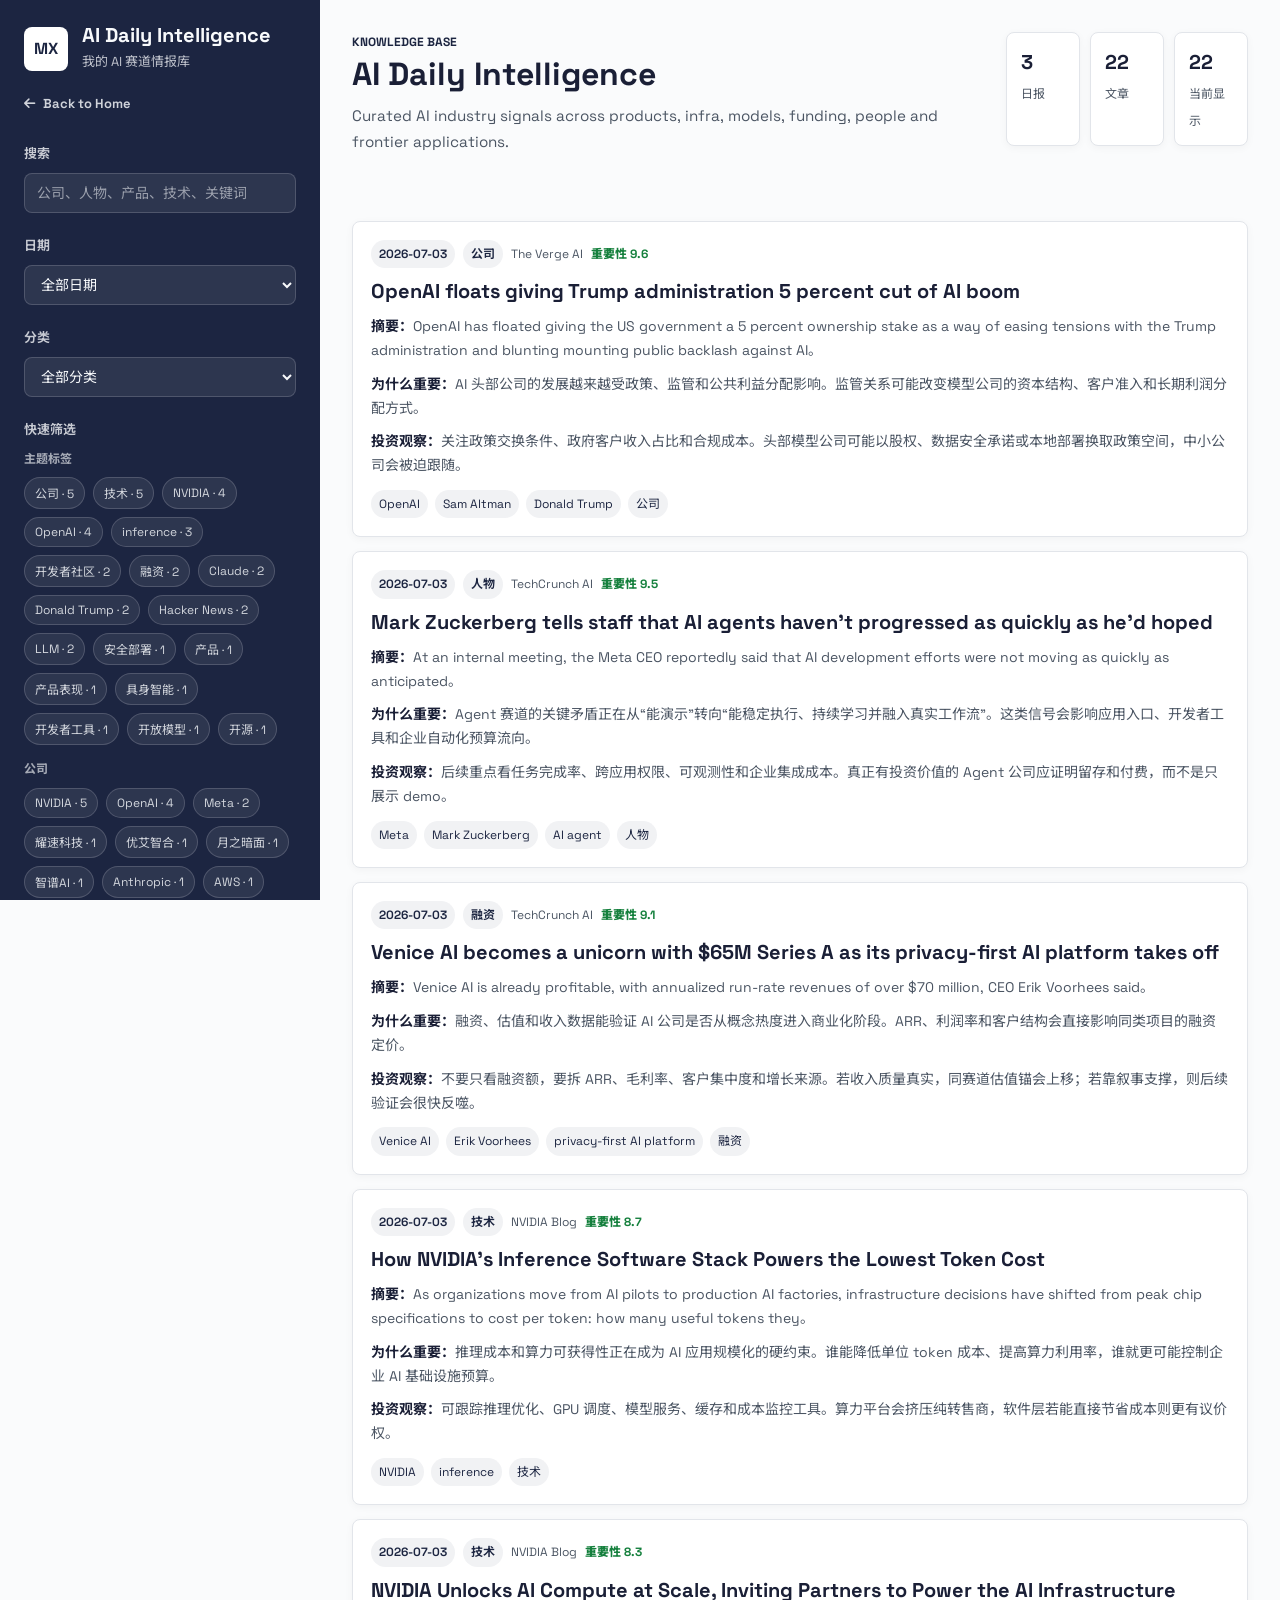
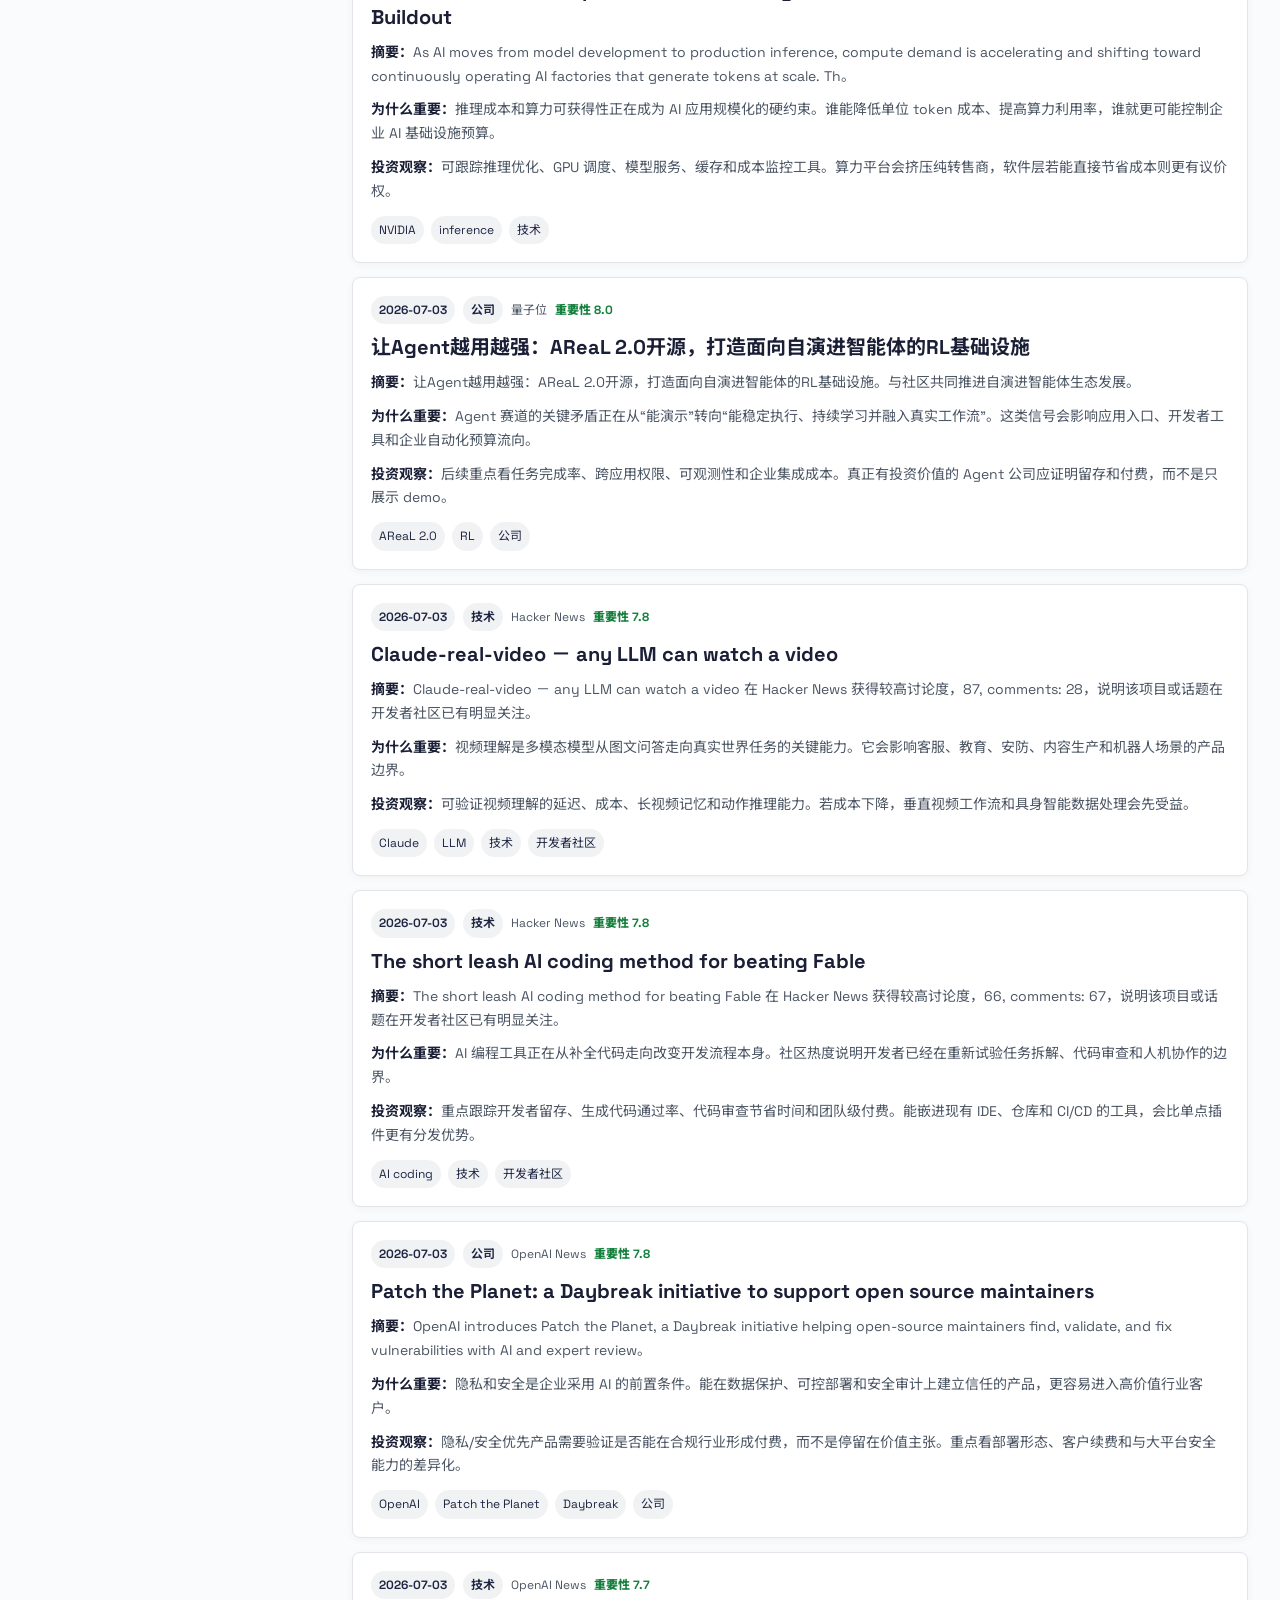
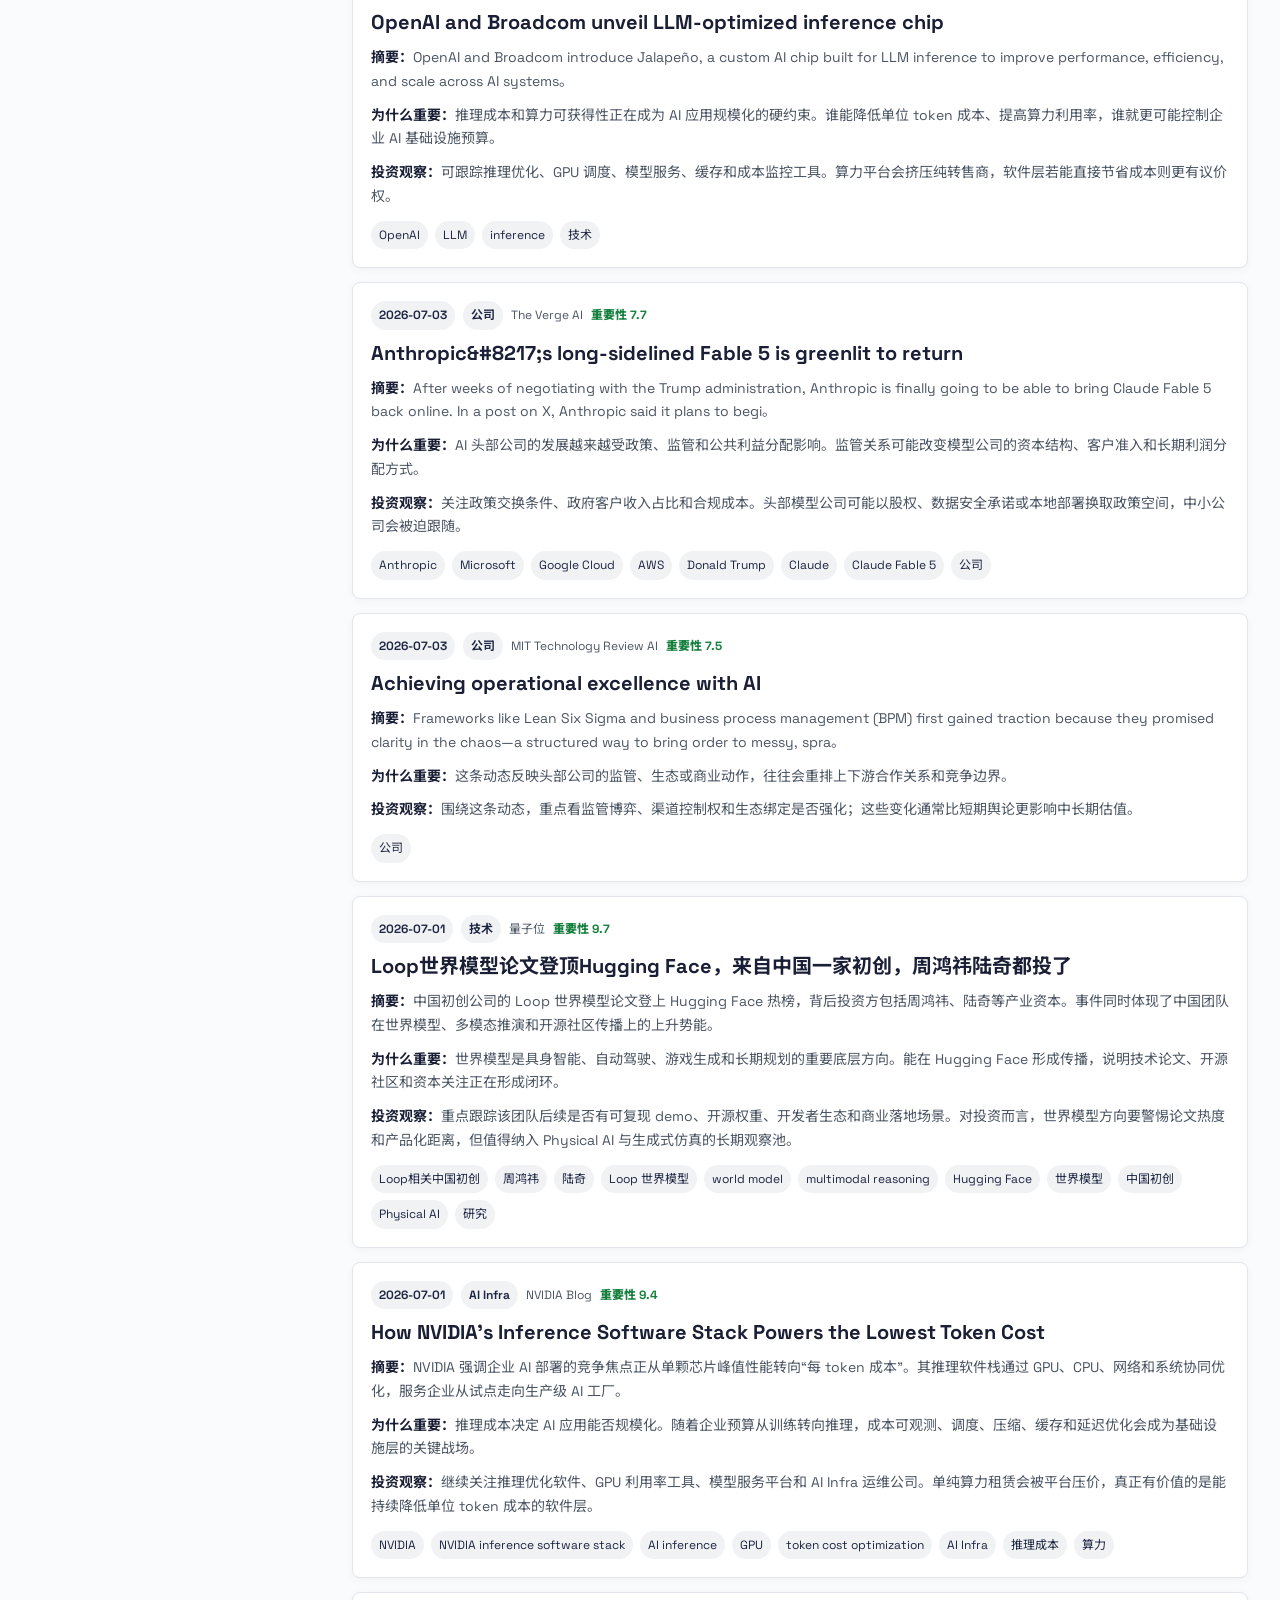
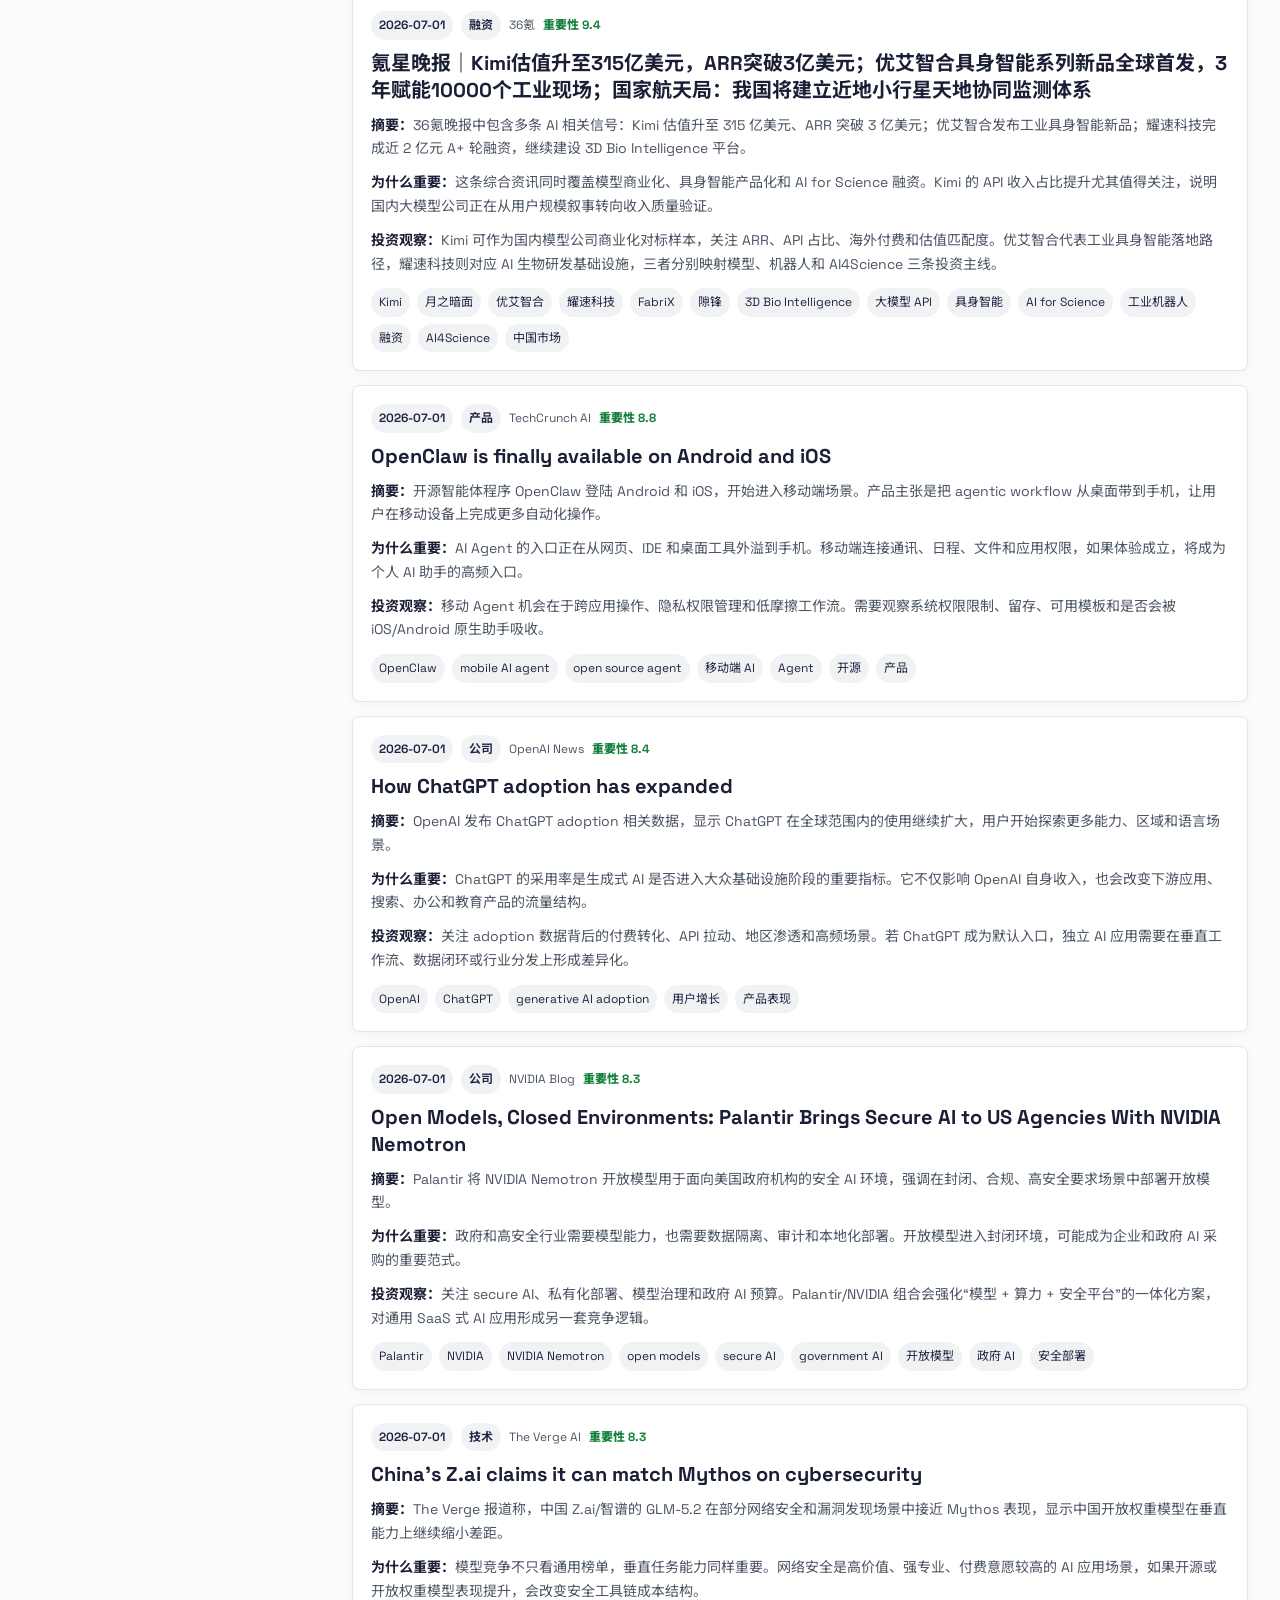
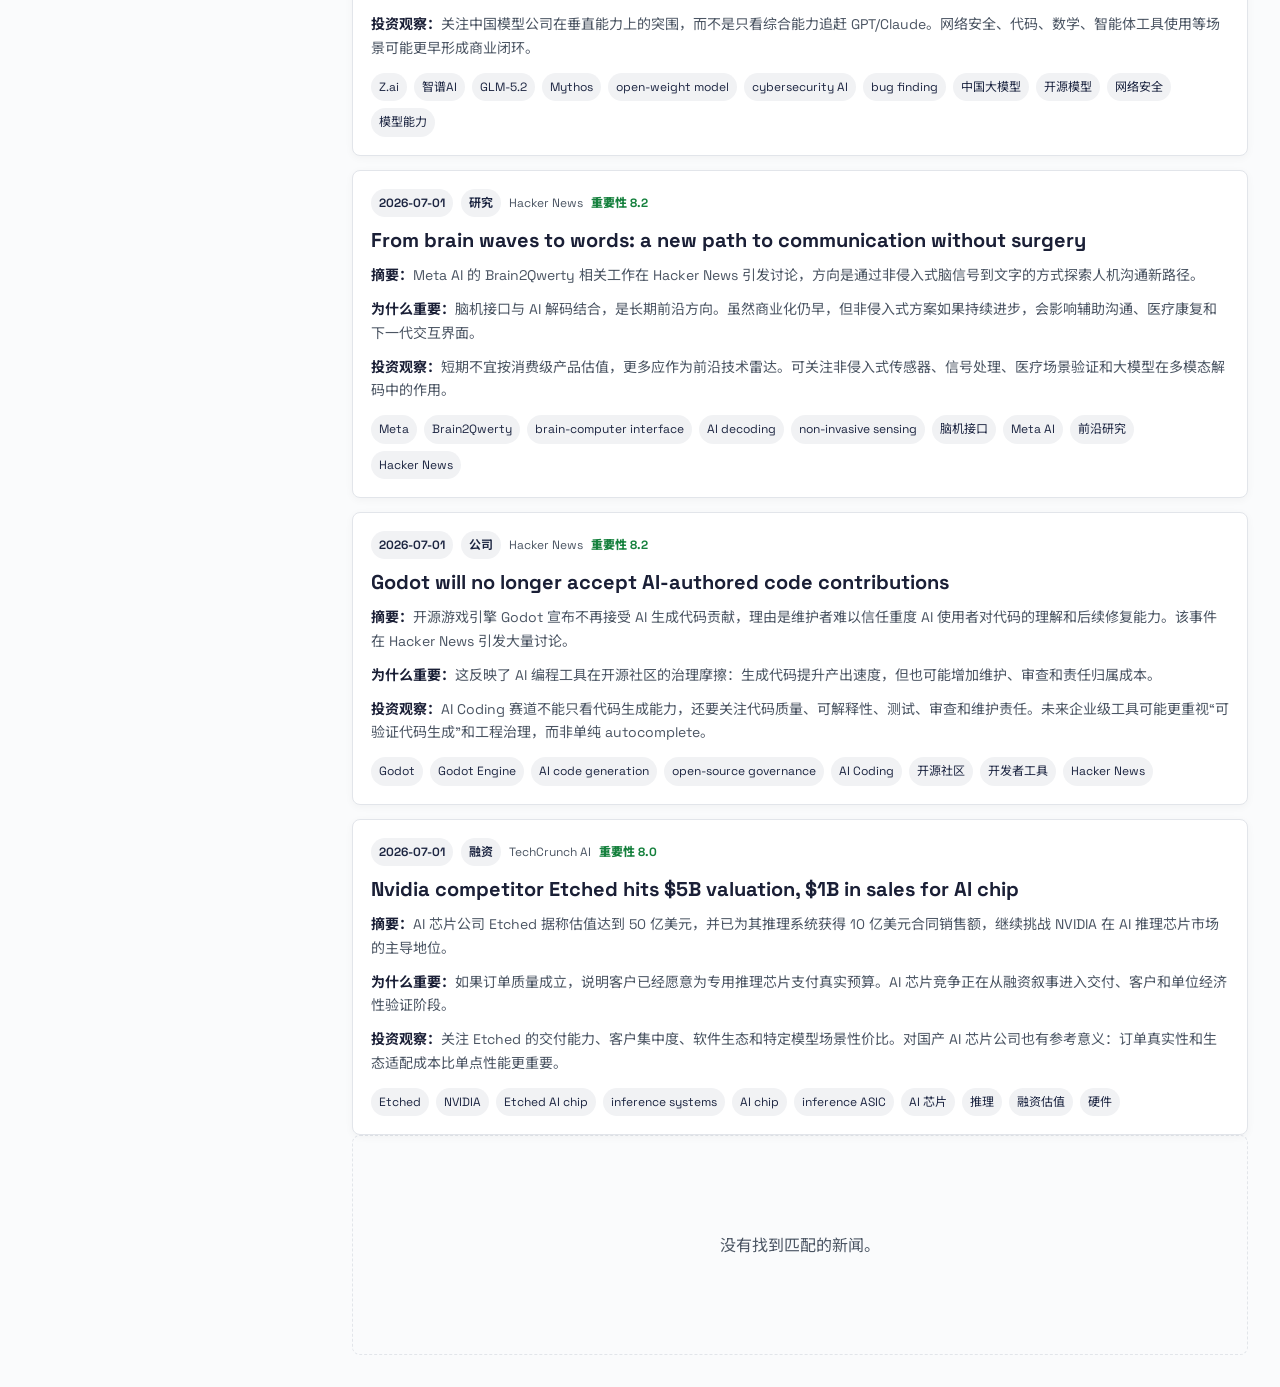
==== ai-news/index.html @ 35ffce92 "Add AI news knowledge base" ====
<!DOCTYPE html>
<html lang="zh-CN">
<head>
  <meta charset="UTF-8">
  <meta name="viewport" content="width=device-width, initial-scale=1.0">
  <title>AI Daily Intelligence | Mubai Xiao</title>
  <meta name="description" content="Mubai Xiao's curated AI industry intelligence knowledge base.">
  <link rel="icon" href="../avatar.jpg">
  <link rel="stylesheet" href="styles.css">
  <link rel="preconnect" href="https://fonts.googleapis.com">
  <link href="https://fonts.googleapis.com/css2?family=Space+Grotesk:wght@300;400;500;600;700&family=Noto+Sans+SC:wght@300;400;500;700&display=swap" rel="stylesheet">
  <link rel="stylesheet" href="https://cdnjs.cloudflare.com/ajax/libs/font-awesome/6.5.1/css/all.min.css">
</head>
<body>
  <main class="app-shell">
    <aside class="sidebar">
      <div class="brand-block">
        <a class="brand-mark" href="../" aria-label="Back to home">MX</a>
        <div>
          <h1>AI Daily Intelligence</h1>
          <p>我的 AI 赛道情报库</p>
        </div>
      </div>

      <a class="home-link" href="../">
        <i class="fas fa-arrow-left"></i>
        <span>Back to Home</span>
      </a>

      <section class="control-group">
        <label for="searchInput">搜索</label>
        <input id="searchInput" type="search" placeholder="公司、人物、产品、技术、关键词">
      </section>

      <section class="control-group">
        <label for="dateSelect">日期</label>
        <select id="dateSelect"></select>
      </section>

      <section class="control-group">
        <label for="categorySelect">分类</label>
        <select id="categorySelect"></select>
      </section>

      <section class="control-group">
        <label>快速筛选</label>
        <div id="tagList" class="tag-list"></div>
      </section>
    </aside>

    <section class="content">
      <header class="topbar">
        <div>
          <p class="eyebrow">Knowledge Base</p>
          <h2 id="pageTitle">AI Daily Intelligence</h2>
          <p class="page-subtitle">Curated AI industry signals across products, infra, models, funding, people and frontier applications.</p>
        </div>
        <div class="stats">
          <div><strong id="digestCount">0</strong><span>日报</span></div>
          <div><strong id="articleCount">0</strong><span>文章</span></div>
          <div><strong id="visibleCount">0</strong><span>当前显示</span></div>
        </div>
      </header>

      <div id="activeFilters" class="active-filters"></div>
      <div id="articleList" class="article-list"></div>
      <div id="emptyState" class="empty-state" hidden>
        没有找到匹配的新闻。
      </div>
    </section>
  </main>

  <script src="news-data.js"></script>
  <script src="app.js"></script>
</body>
</html>
---- ai-news/styles.css ----
:root {
  color-scheme: light;
  --bg: #fafbfc;
  --bg-alt: #f0f2f5;
  --text: #1a1f36;
  --text-secondary: #4b5563;
  --accent: #1c2541;
  --accent-light: #2e4068;
  --accent-bg: rgba(28, 37, 65, 0.06);
  --card-bg: #ffffff;
  --card-border: #e2e5ea;
  --card-shadow: 0 2px 8px rgba(0, 0, 0, 0.04);
  --success: #15803d;
  --font: 'Space Grotesk', 'Noto Sans SC', -apple-system, sans-serif;
}

[data-theme="dark"] {
  color-scheme: dark;
  --bg: #0c1019;
  --bg-alt: #121825;
  --text: #e2e8f0;
  --text-secondary: #94a3b8;
  --accent: #7b9acc;
  --accent-light: #a3bee0;
  --accent-bg: rgba(123, 154, 204, 0.1);
  --card-bg: #1a2030;
  --card-border: #2a3348;
  --card-shadow: 0 2px 12px rgba(0, 0, 0, 0.22);
  --success: #86efac;
}

* {
  box-sizing: border-box;
}

body {
  margin: 0;
  min-height: 100vh;
  background: var(--bg);
  color: var(--text);
  font-family: var(--font);
  line-height: 1.7;
}

a {
  color: inherit;
}

h1,
h2,
h3,
p {
  margin: 0;
}

.app-shell {
  display: grid;
  grid-template-columns: 320px minmax(0, 1fr);
  min-height: 100vh;
}

.sidebar {
  position: sticky;
  top: 0;
  height: 100vh;
  padding: 24px;
  background: var(--accent);
  color: #f8fafc;
  overflow-y: auto;
}

.brand-block {
  display: flex;
  gap: 14px;
  align-items: center;
  margin-bottom: 16px;
}

.brand-mark {
  display: grid;
  place-items: center;
  width: 44px;
  height: 44px;
  border-radius: 8px;
  background: #ffffff;
  color: #1c2541;
  font-weight: 800;
  text-decoration: none;
}

.brand-block h1 {
  font-size: 20px;
  line-height: 1.15;
}

.brand-block p {
  margin-top: 4px;
  color: rgba(248, 250, 252, 0.74);
  font-size: 13px;
}

.home-link {
  display: inline-flex;
  align-items: center;
  gap: 8px;
  margin-bottom: 28px;
  color: rgba(248, 250, 252, 0.82);
  font-size: 13px;
  font-weight: 650;
  text-decoration: none;
}

.home-link:hover {
  color: #fff;
}

.control-group {
  margin-bottom: 22px;
}

.control-group label {
  display: block;
  margin-bottom: 8px;
  color: rgba(248, 250, 252, 0.78);
  font-size: 13px;
  font-weight: 650;
}

input,
select {
  width: 100%;
  height: 40px;
  border: 1px solid rgba(255, 255, 255, 0.16);
  border-radius: 8px;
  background: rgba(255, 255, 255, 0.08);
  color: #f8fafc;
  padding: 0 12px;
  font-family: var(--font);
  font-size: 14px;
}

select option {
  color: #1a1f36;
}

input::placeholder {
  color: rgba(248, 250, 252, 0.54);
}

.tag-list {
  display: grid;
  gap: 14px;
}

.facet-group {
  display: grid;
  gap: 8px;
}

.facet-heading {
  color: rgba(248, 250, 252, 0.62);
  font-size: 12px;
  font-weight: 750;
}

.facet-buttons {
  display: flex;
  flex-wrap: wrap;
  gap: 8px;
}

.tag-button,
.filter-chip {
  border: 1px solid var(--card-border);
  border-radius: 999px;
  background: var(--card-bg);
  color: var(--text);
  padding: 6px 10px;
  font-family: var(--font);
  font-size: 12px;
}

.tag-button {
  border-color: rgba(255, 255, 255, 0.16);
  background: rgba(255, 255, 255, 0.08);
  color: rgba(248, 250, 252, 0.82);
  cursor: pointer;
}

.tag-button.active {
  background: #fff;
  border-color: #fff;
  color: #1c2541;
}

.content {
  min-width: 0;
  padding: 32px;
}

.topbar {
  display: flex;
  justify-content: space-between;
  gap: 24px;
  align-items: flex-start;
  margin-bottom: 18px;
}

.eyebrow {
  margin-bottom: 4px;
  color: var(--accent);
  font-size: 12px;
  font-weight: 800;
  text-transform: uppercase;
}

.topbar h2 {
  font-size: 32px;
  line-height: 1.15;
}

.page-subtitle {
  max-width: 680px;
  margin-top: 10px;
  color: var(--text-secondary);
  font-size: 0.95rem;
}

.stats {
  display: grid;
  grid-template-columns: repeat(3, minmax(74px, 1fr));
  gap: 10px;
}

.stats div {
  padding: 12px 14px;
  border: 1px solid var(--card-border);
  border-radius: 8px;
  background: var(--card-bg);
  box-shadow: var(--card-shadow);
}

.stats strong {
  display: block;
  font-size: 20px;
}

.stats span {
  color: var(--text-secondary);
  font-size: 12px;
}

.active-filters {
  display: flex;
  flex-wrap: wrap;
  gap: 8px;
  min-height: 32px;
  margin-bottom: 16px;
}

.article-list {
  display: grid;
  gap: 14px;
}

.article-card {
  border: 1px solid var(--card-border);
  border-radius: 8px;
  background: var(--card-bg);
  padding: 18px;
  box-shadow: var(--card-shadow);
}

.article-meta {
  display: flex;
  flex-wrap: wrap;
  gap: 8px;
  align-items: center;
  margin-bottom: 10px;
  color: var(--text-secondary);
  font-size: 12px;
}

.pill {
  border-radius: 999px;
  padding: 4px 8px;
  background: var(--accent-bg);
  color: var(--accent);
  font-weight: 650;
}

.score {
  color: var(--success);
  font-weight: 800;
}

.article-card h3 {
  margin-bottom: 10px;
  font-size: 20px;
  line-height: 1.35;
}

.article-card h3 a {
  color: var(--text);
  text-decoration: none;
}

.article-card h3 a:hover {
  color: var(--accent);
}

.article-body {
  display: grid;
  gap: 10px;
  color: var(--text-secondary);
  font-size: 14px;
  line-height: 1.7;
}

.article-body strong {
  color: var(--text);
}

.entity-row {
  display: flex;
  flex-wrap: wrap;
  gap: 7px;
  margin-top: 12px;
}

.entity-chip {
  border-radius: 999px;
  background: var(--accent-bg);
  color: var(--accent);
  padding: 4px 8px;
  font-size: 12px;
}

.empty-state {
  display: grid;
  place-items: center;
  min-height: 220px;
  border: 1px dashed var(--card-border);
  border-radius: 8px;
  color: var(--text-secondary);
}

@media (max-width: 900px) {
  .app-shell {
    grid-template-columns: 1fr;
  }

  .sidebar {
    position: static;
    height: auto;
  }

  .topbar {
    flex-direction: column;
  }

  .stats {
    width: 100%;
  }
}

@media (max-width: 560px) {
  .content,
  .sidebar {
    padding: 18px;
  }

  .topbar h2 {
    font-size: 25px;
  }

  .stats {
    grid-template-columns: 1fr;
  }
}
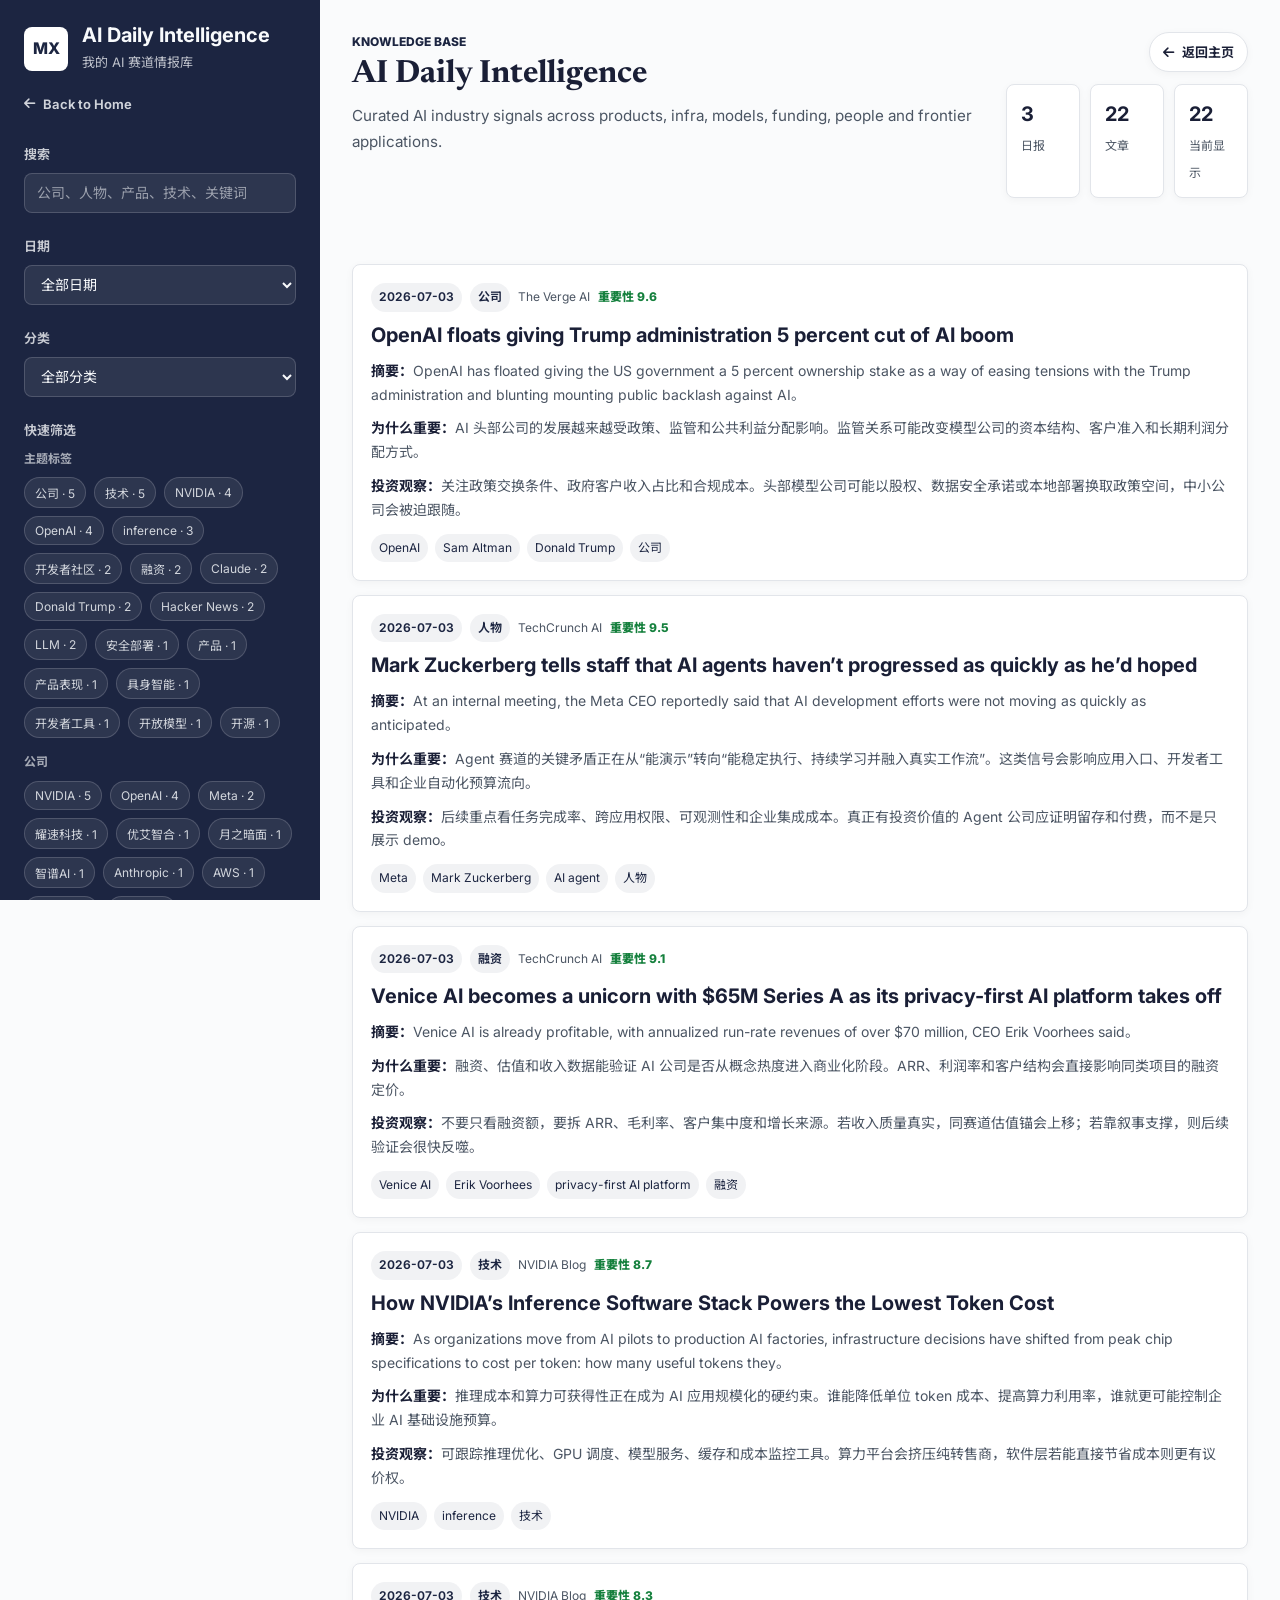
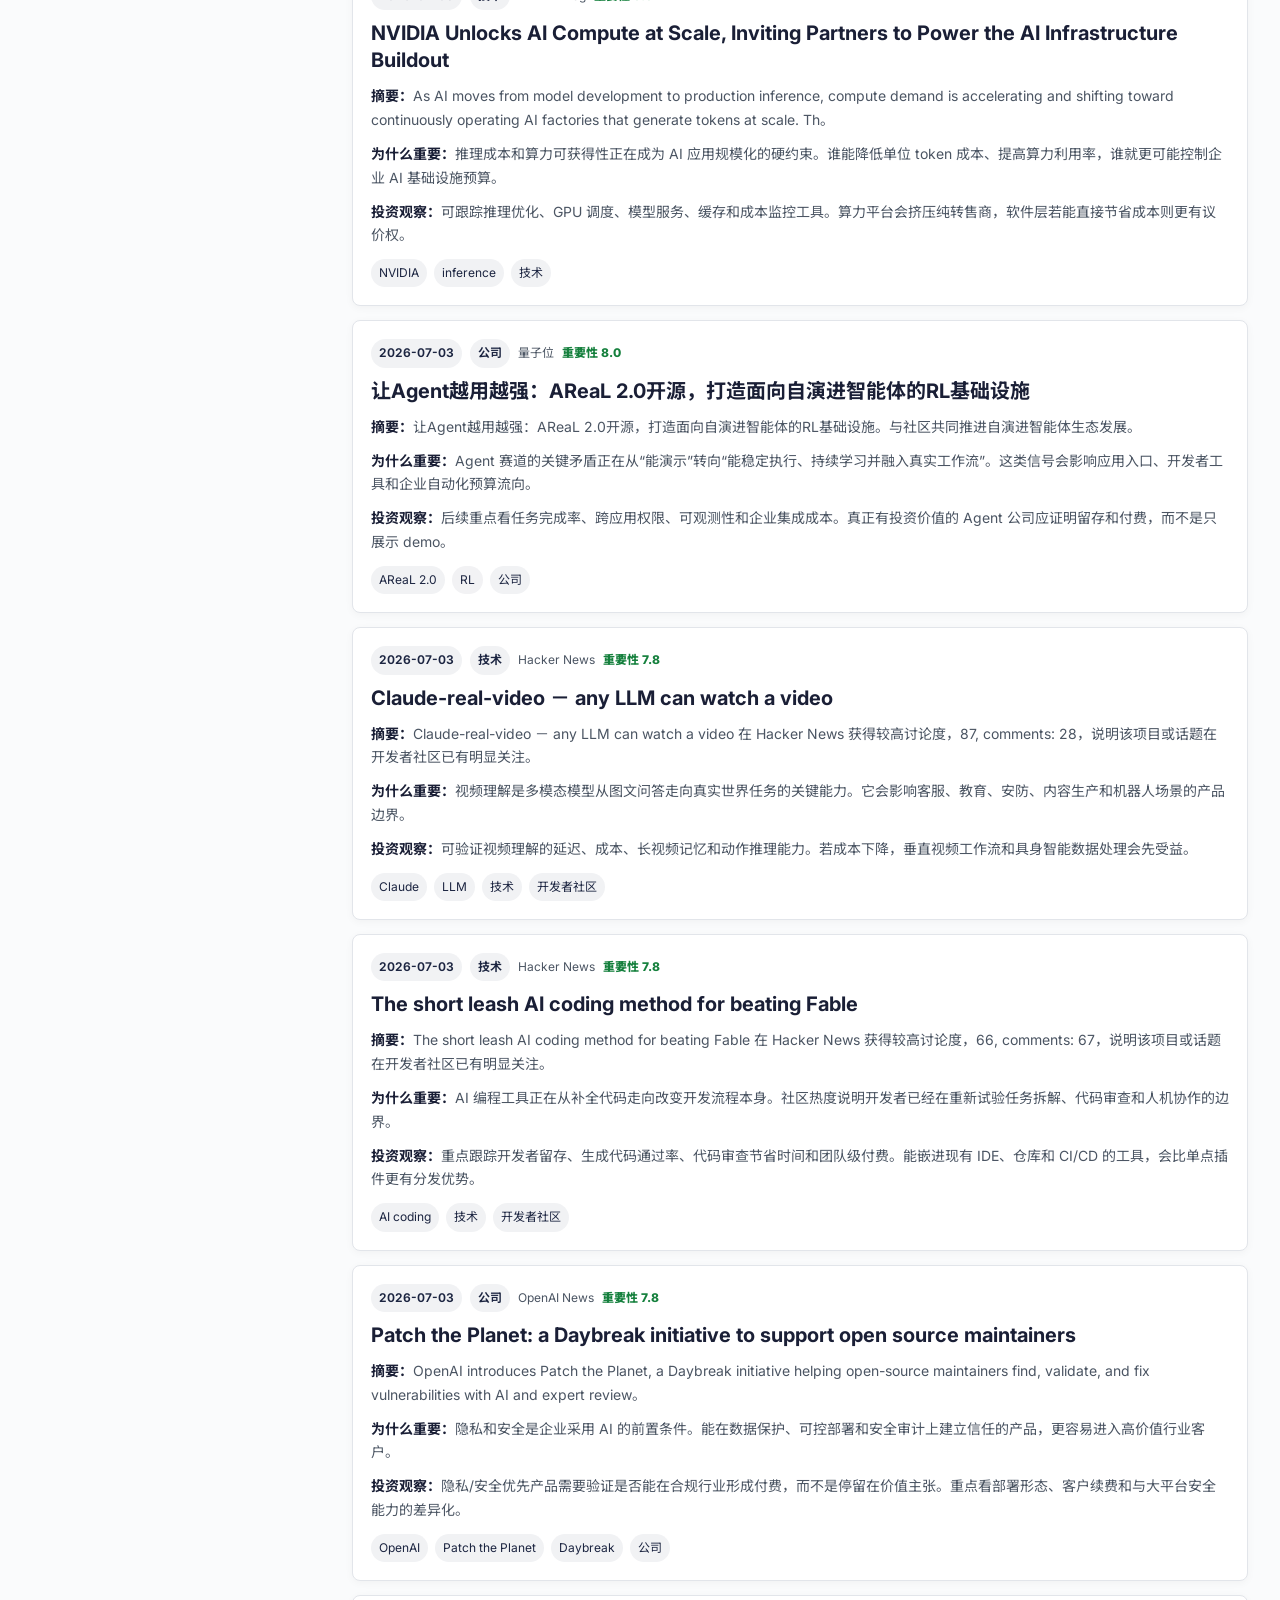
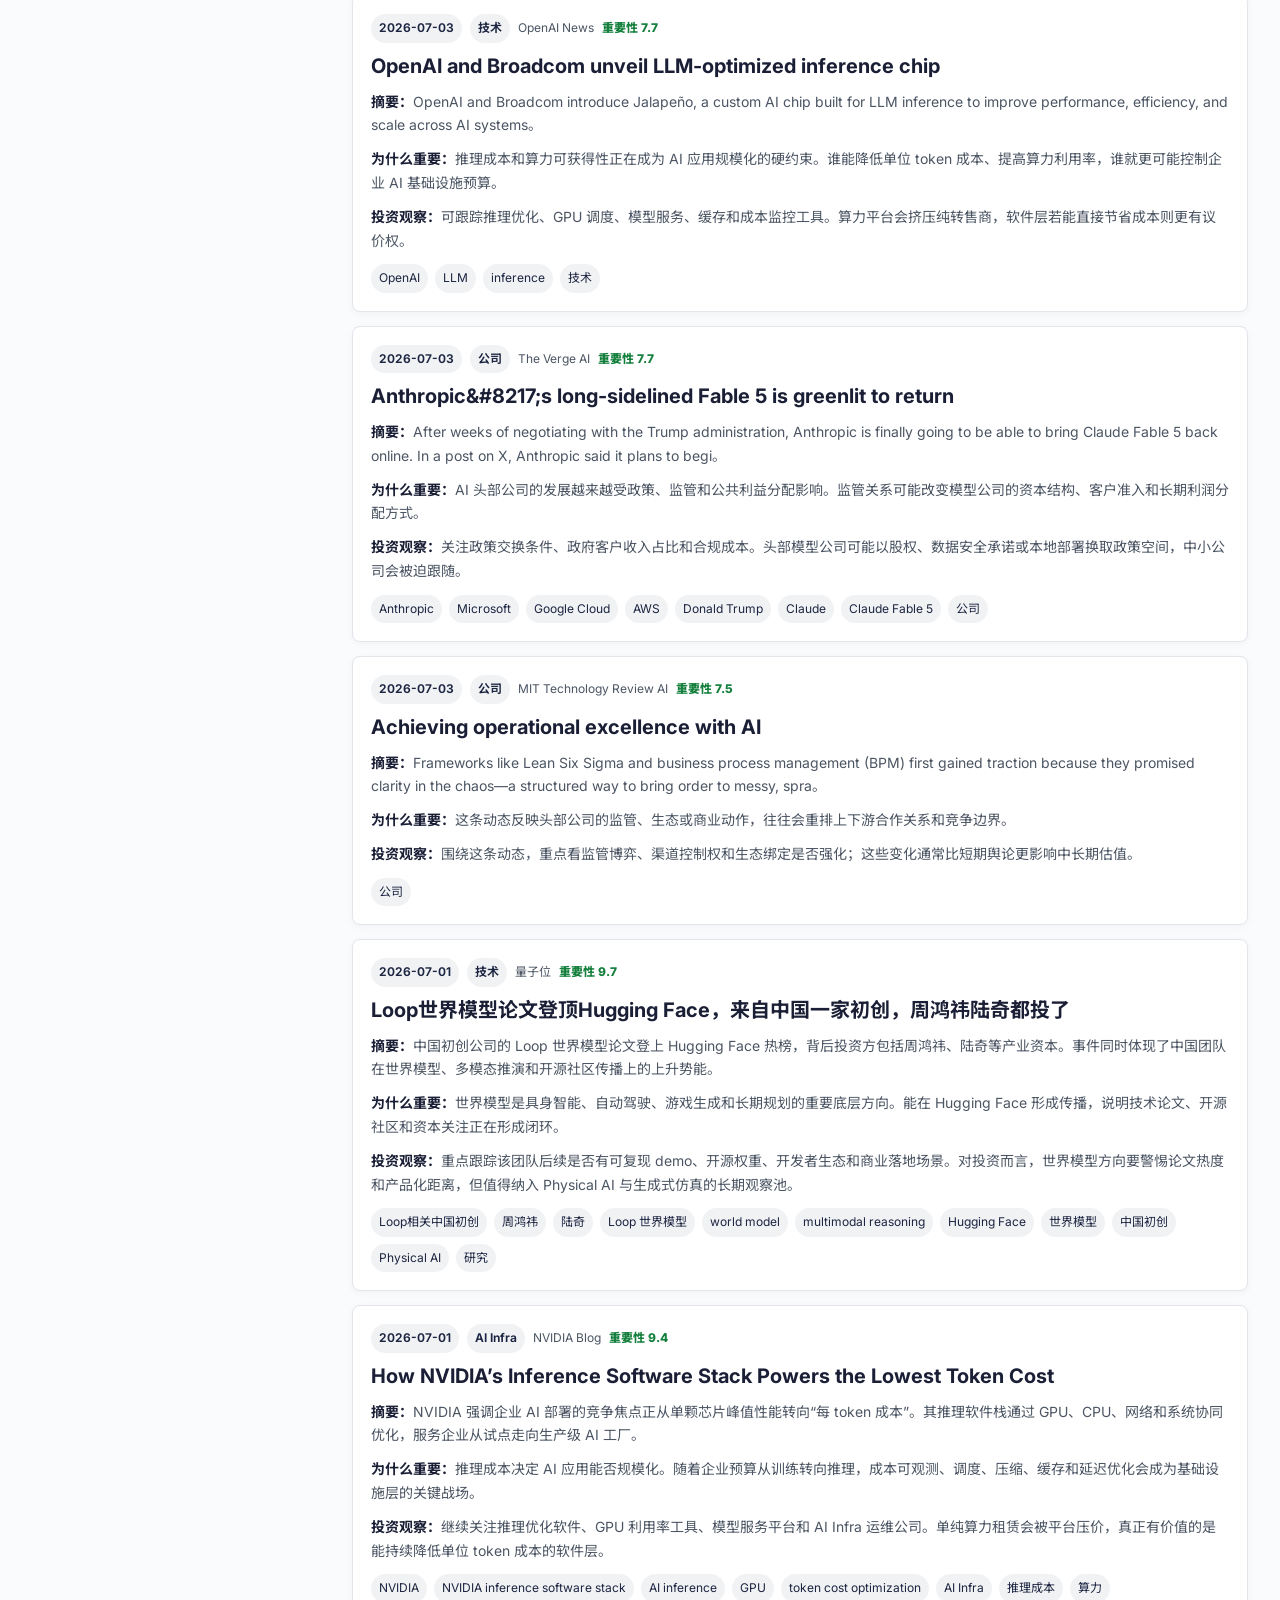
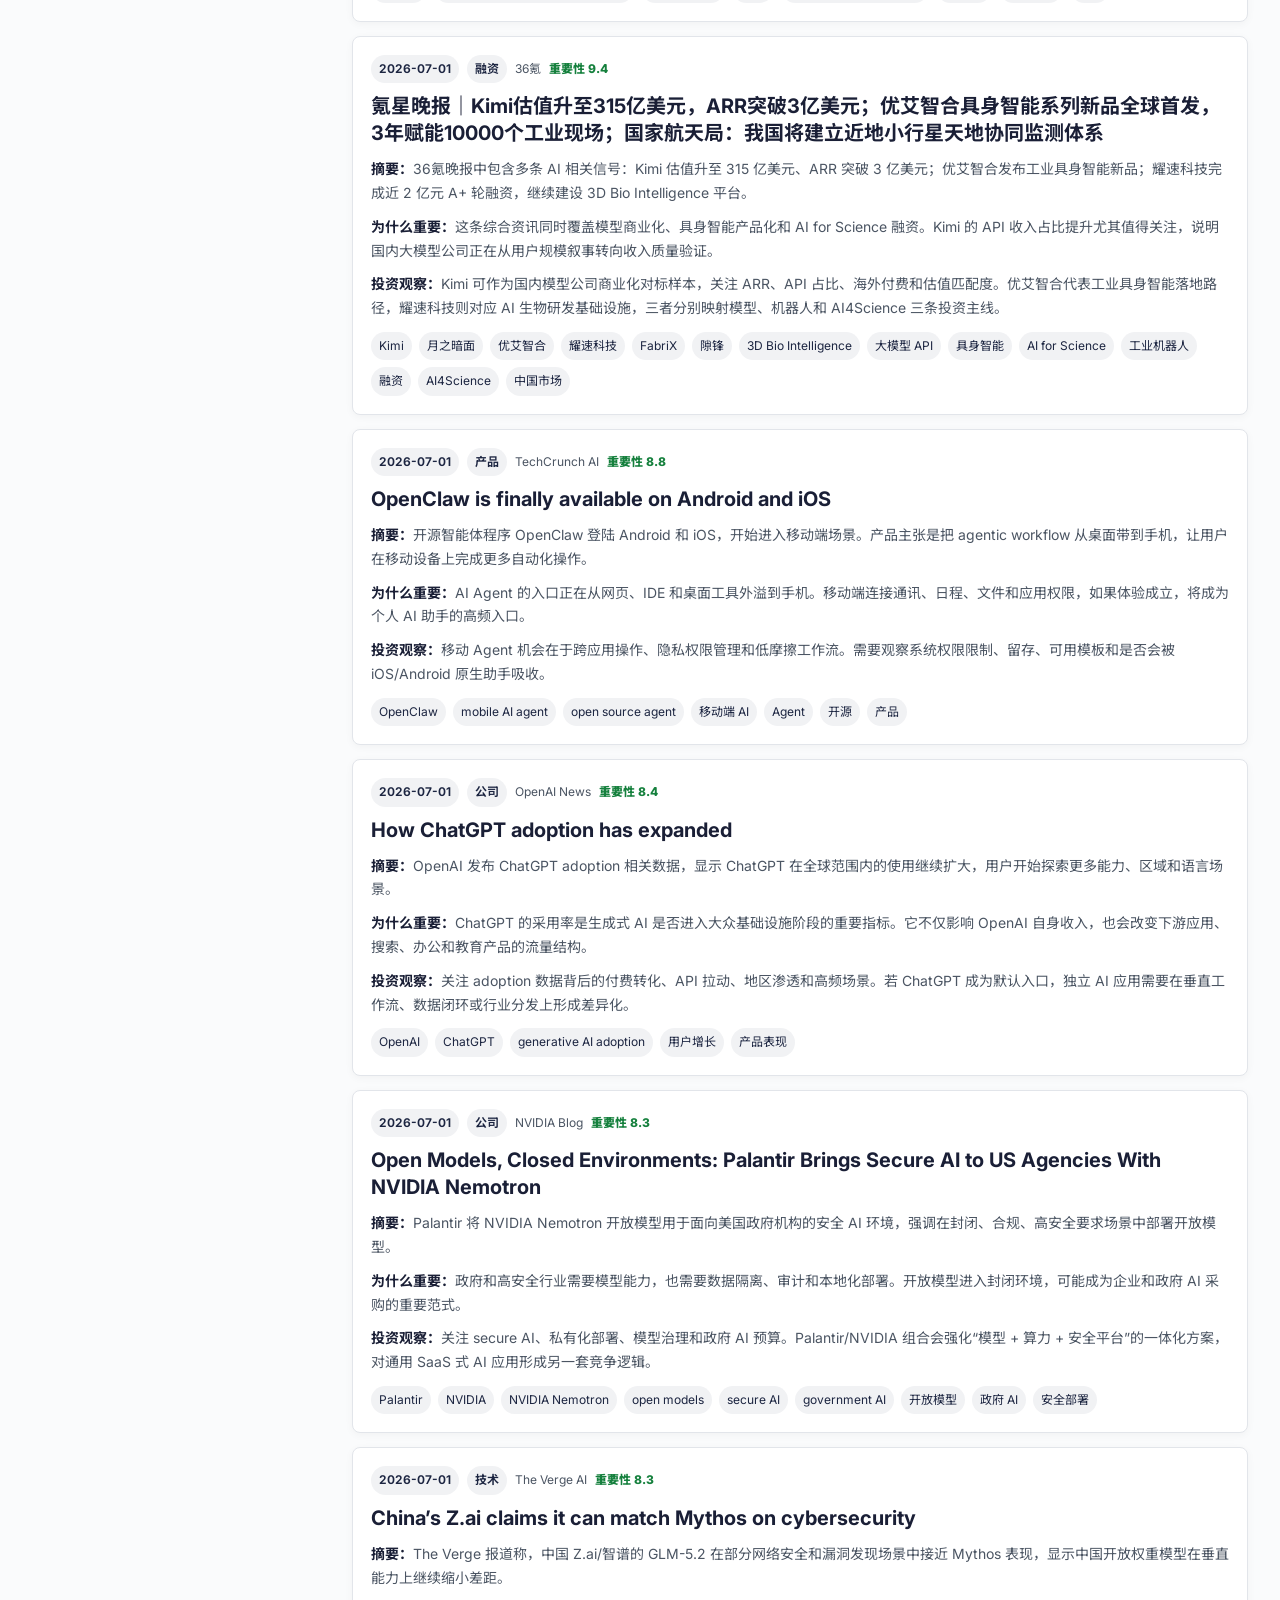
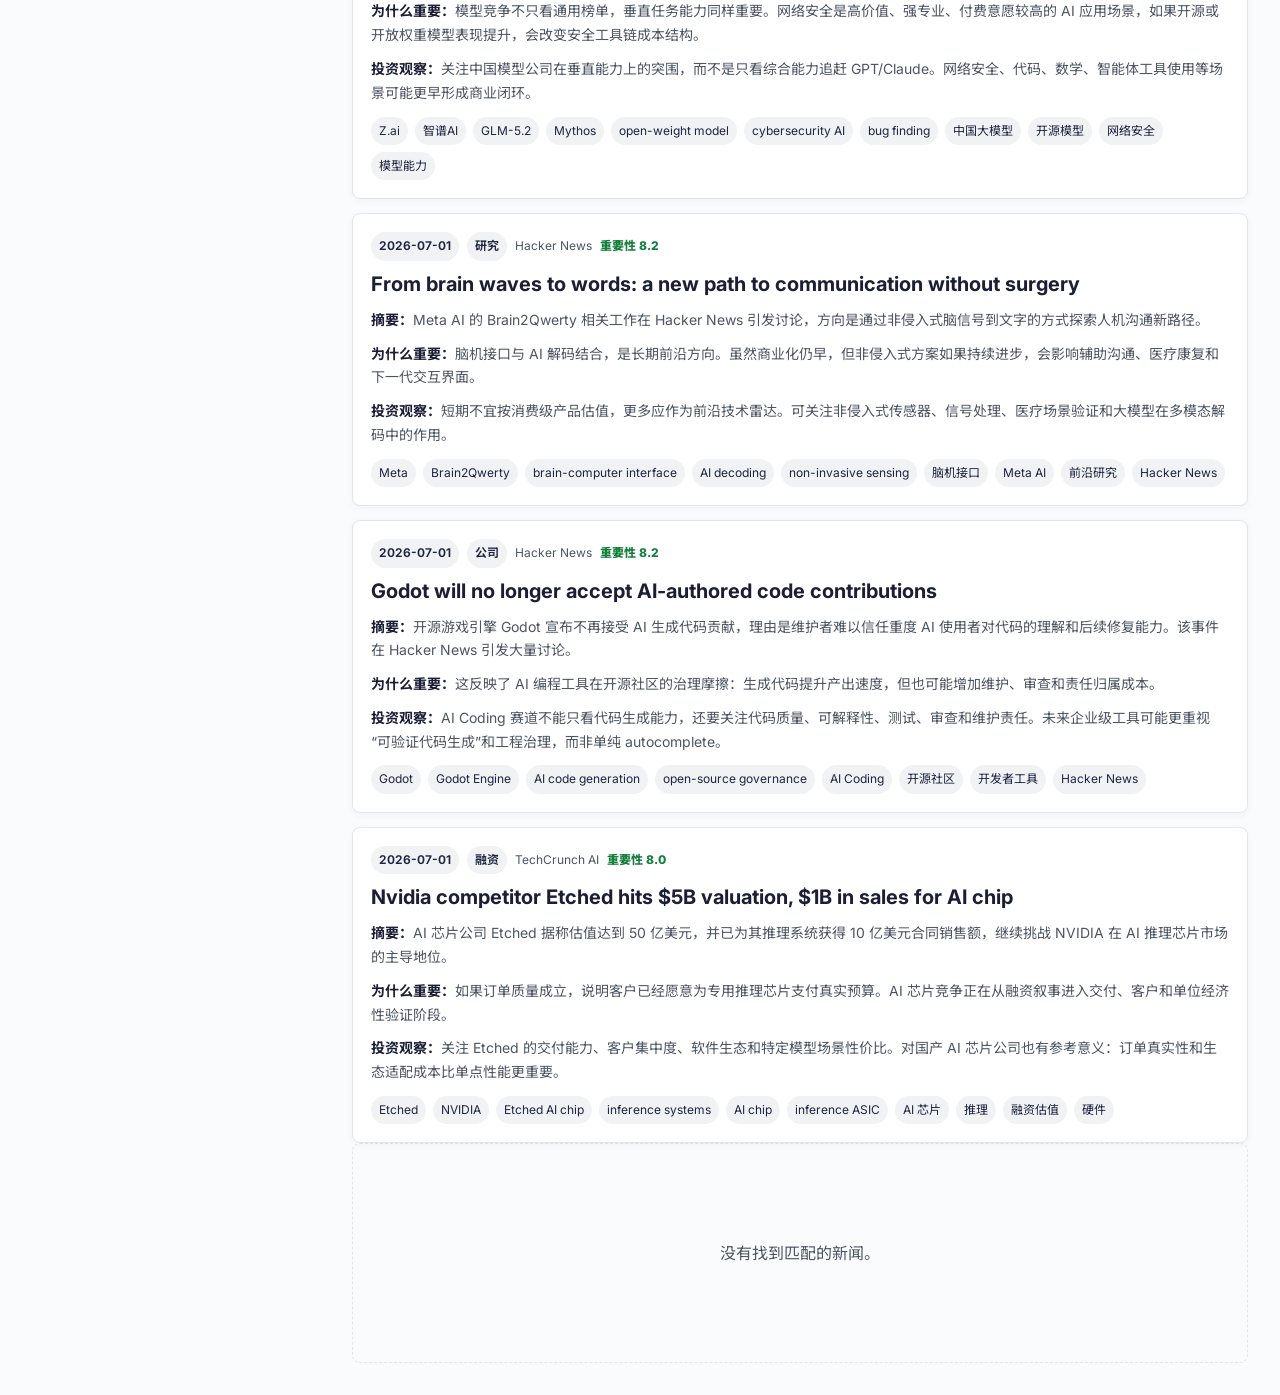
==== commit c4b5e70b: "Update portfolio resume and AI news entry" ====
--- a/ai-news/index.html
+++ b/ai-news/index.html
@@ -8,7 +8,7 @@
   <link rel="icon" href="../avatar.jpg">
   <link rel="stylesheet" href="styles.css">
   <link rel="preconnect" href="https://fonts.googleapis.com">
-  <link href="https://fonts.googleapis.com/css2?family=Space+Grotesk:wght@300;400;500;600;700&family=Noto+Sans+SC:wght@300;400;500;700&display=swap" rel="stylesheet">
+  <link href="https://fonts.googleapis.com/css2?family=Inter:wght@400;500;600;700;800&family=Newsreader:opsz,wght@6..72,500;6..72,600;6..72,700&family=Noto+Sans+SC:wght@400;500;700;800&family=Noto+Serif+SC:wght@500;600;700&display=swap" rel="stylesheet">
   <link rel="stylesheet" href="https://cdnjs.cloudflare.com/ajax/libs/font-awesome/6.5.1/css/all.min.css">
 </head>
 <body>
@@ -55,10 +55,16 @@
           <h2 id="pageTitle">AI Daily Intelligence</h2>
           <p class="page-subtitle">Curated AI industry signals across products, infra, models, funding, people and frontier applications.</p>
         </div>
-        <div class="stats">
-          <div><strong id="digestCount">0</strong><span>日报</span></div>
-          <div><strong id="articleCount">0</strong><span>文章</span></div>
-          <div><strong id="visibleCount">0</strong><span>当前显示</span></div>
+        <div class="topbar-actions">
+          <a class="back-home-button" href="../">
+            <i class="fas fa-arrow-left"></i>
+            <span>返回主页</span>
+          </a>
+          <div class="stats">
+            <div><strong id="digestCount">0</strong><span>日报</span></div>
+            <div><strong id="articleCount">0</strong><span>文章</span></div>
+            <div><strong id="visibleCount">0</strong><span>当前显示</span></div>
+          </div>
         </div>
       </header>
 
--- a/ai-news/styles.css
+++ b/ai-news/styles.css
@@ -11,7 +11,8 @@
   --card-border: #e2e5ea;
   --card-shadow: 0 2px 8px rgba(0, 0, 0, 0.04);
   --success: #15803d;
-  --font: 'Space Grotesk', 'Noto Sans SC', -apple-system, sans-serif;
+  --font: 'Inter', 'Noto Sans SC', -apple-system, BlinkMacSystemFont, 'Segoe UI', sans-serif;
+  --heading-font: 'Newsreader', 'Noto Serif SC', Georgia, serif;
 }
 
 [data-theme="dark"] {
@@ -215,6 +216,7 @@
 }
 
 .topbar h2 {
+  font-family: var(--heading-font);
   font-size: 32px;
   line-height: 1.15;
 }
@@ -224,6 +226,33 @@
   margin-top: 10px;
   color: var(--text-secondary);
   font-size: 0.95rem;
+}
+
+.topbar-actions {
+  display: grid;
+  gap: 12px;
+  justify-items: end;
+}
+
+.back-home-button {
+  display: inline-flex;
+  align-items: center;
+  gap: 8px;
+  width: fit-content;
+  border: 1px solid var(--card-border);
+  border-radius: 999px;
+  background: var(--card-bg);
+  color: var(--text);
+  padding: 8px 13px;
+  font-size: 13px;
+  font-weight: 700;
+  text-decoration: none;
+  box-shadow: var(--card-shadow);
+}
+
+.back-home-button:hover {
+  border-color: var(--accent);
+  color: var(--accent);
 }
 
 .stats {
@@ -359,6 +388,11 @@
     flex-direction: column;
   }
 
+  .topbar-actions {
+    width: 100%;
+    justify-items: start;
+  }
+
   .stats {
     width: 100%;
   }
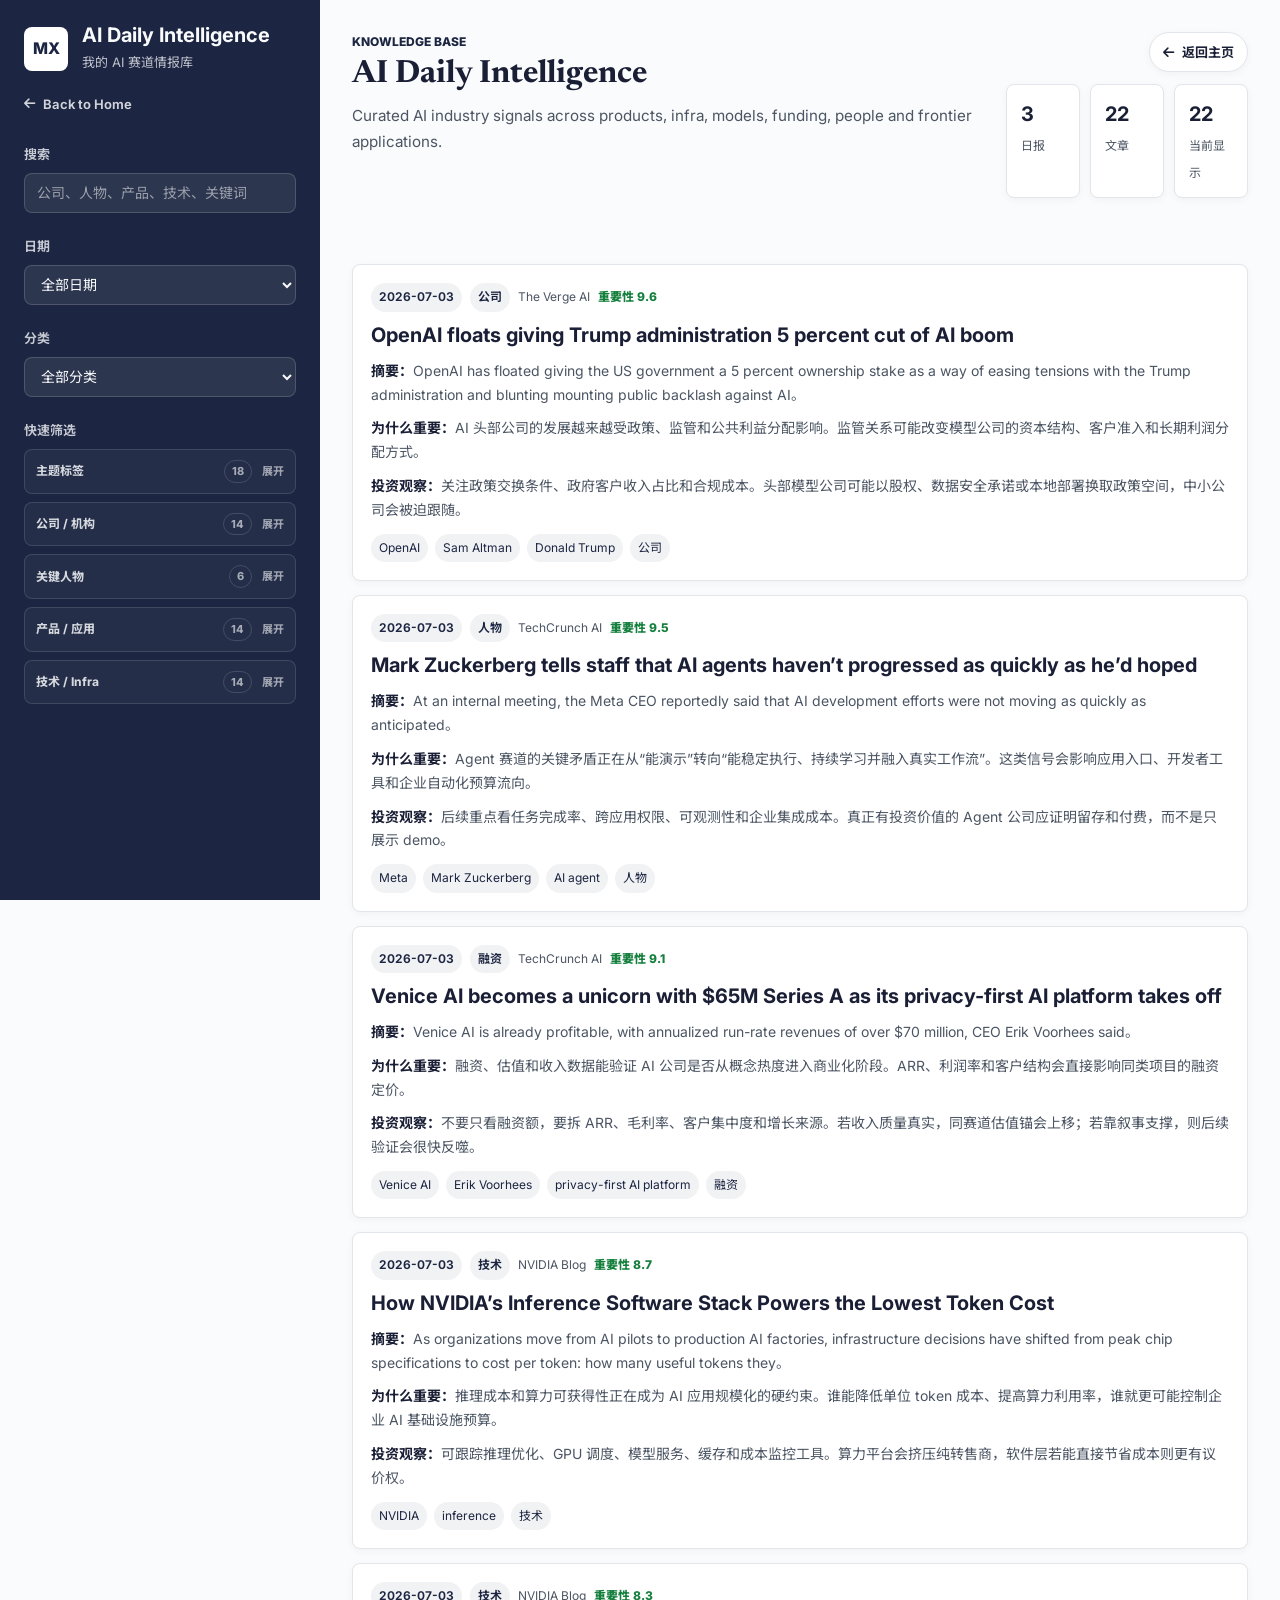
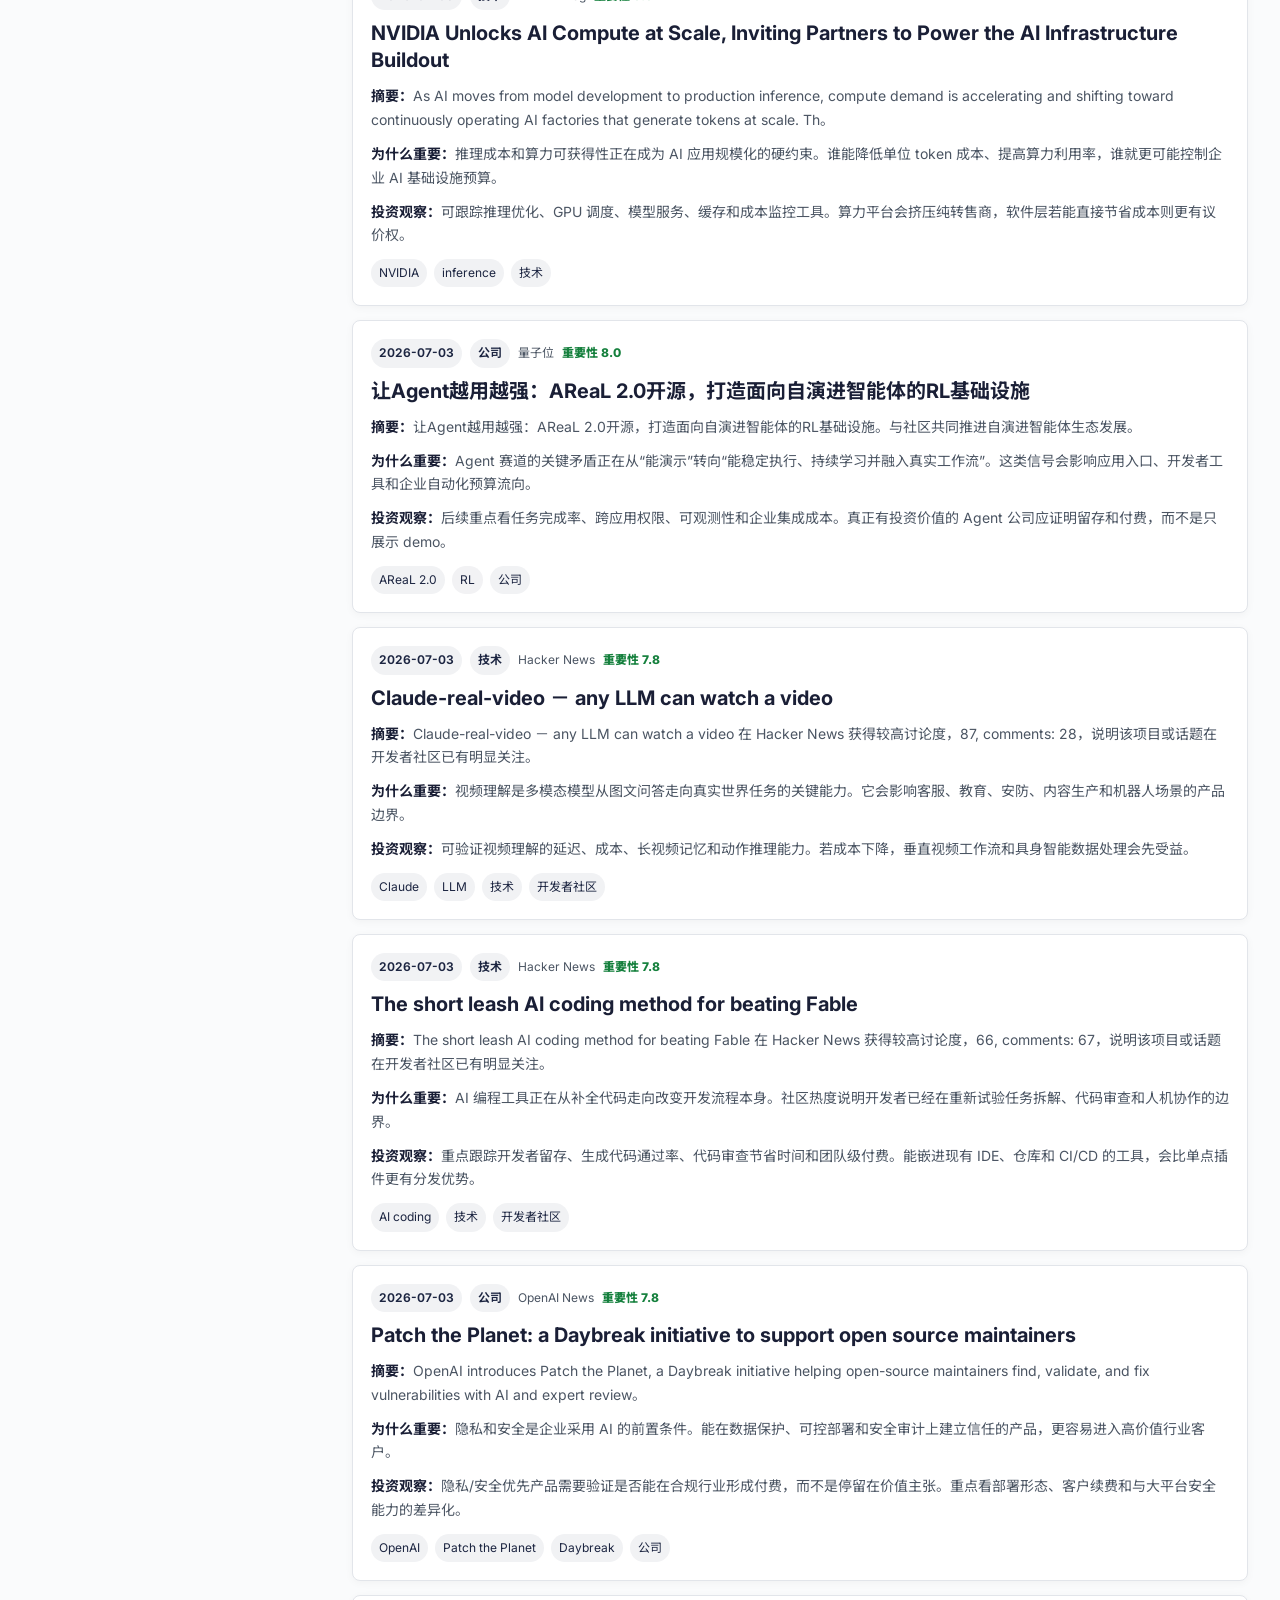
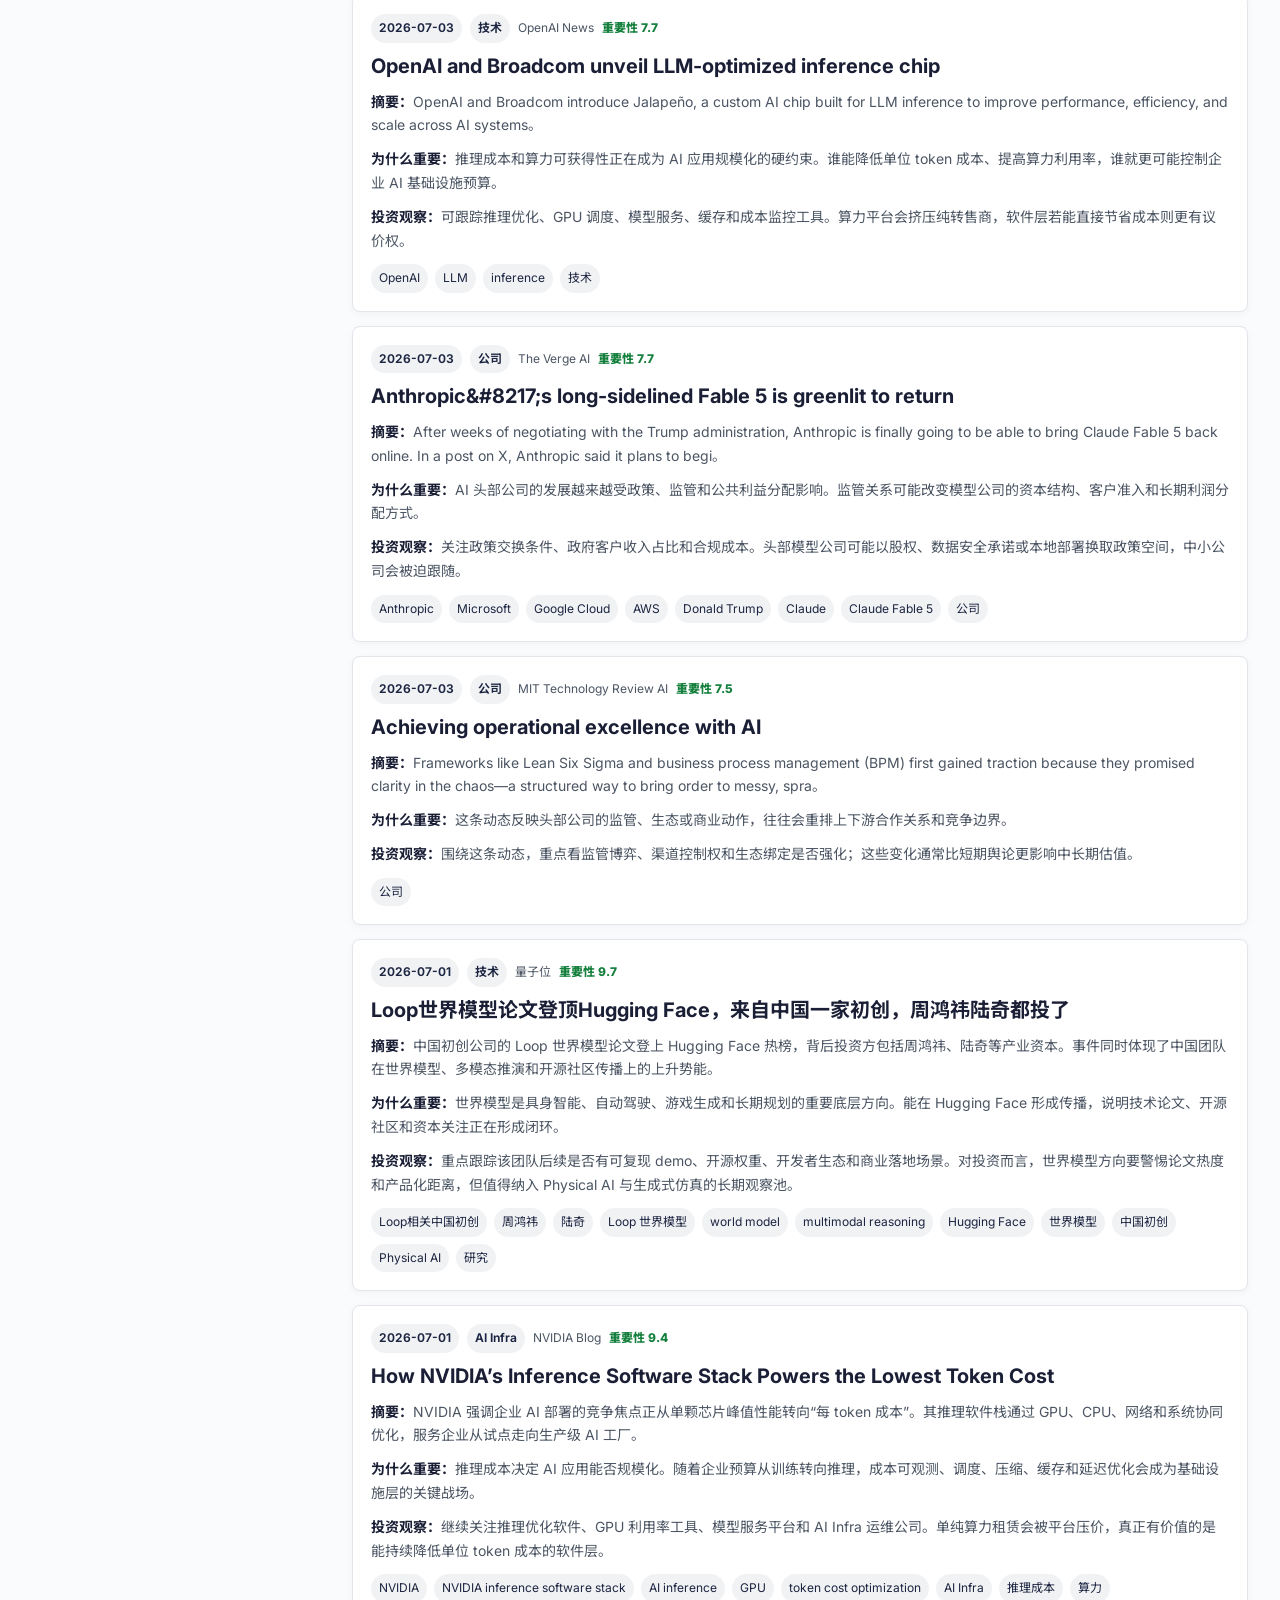
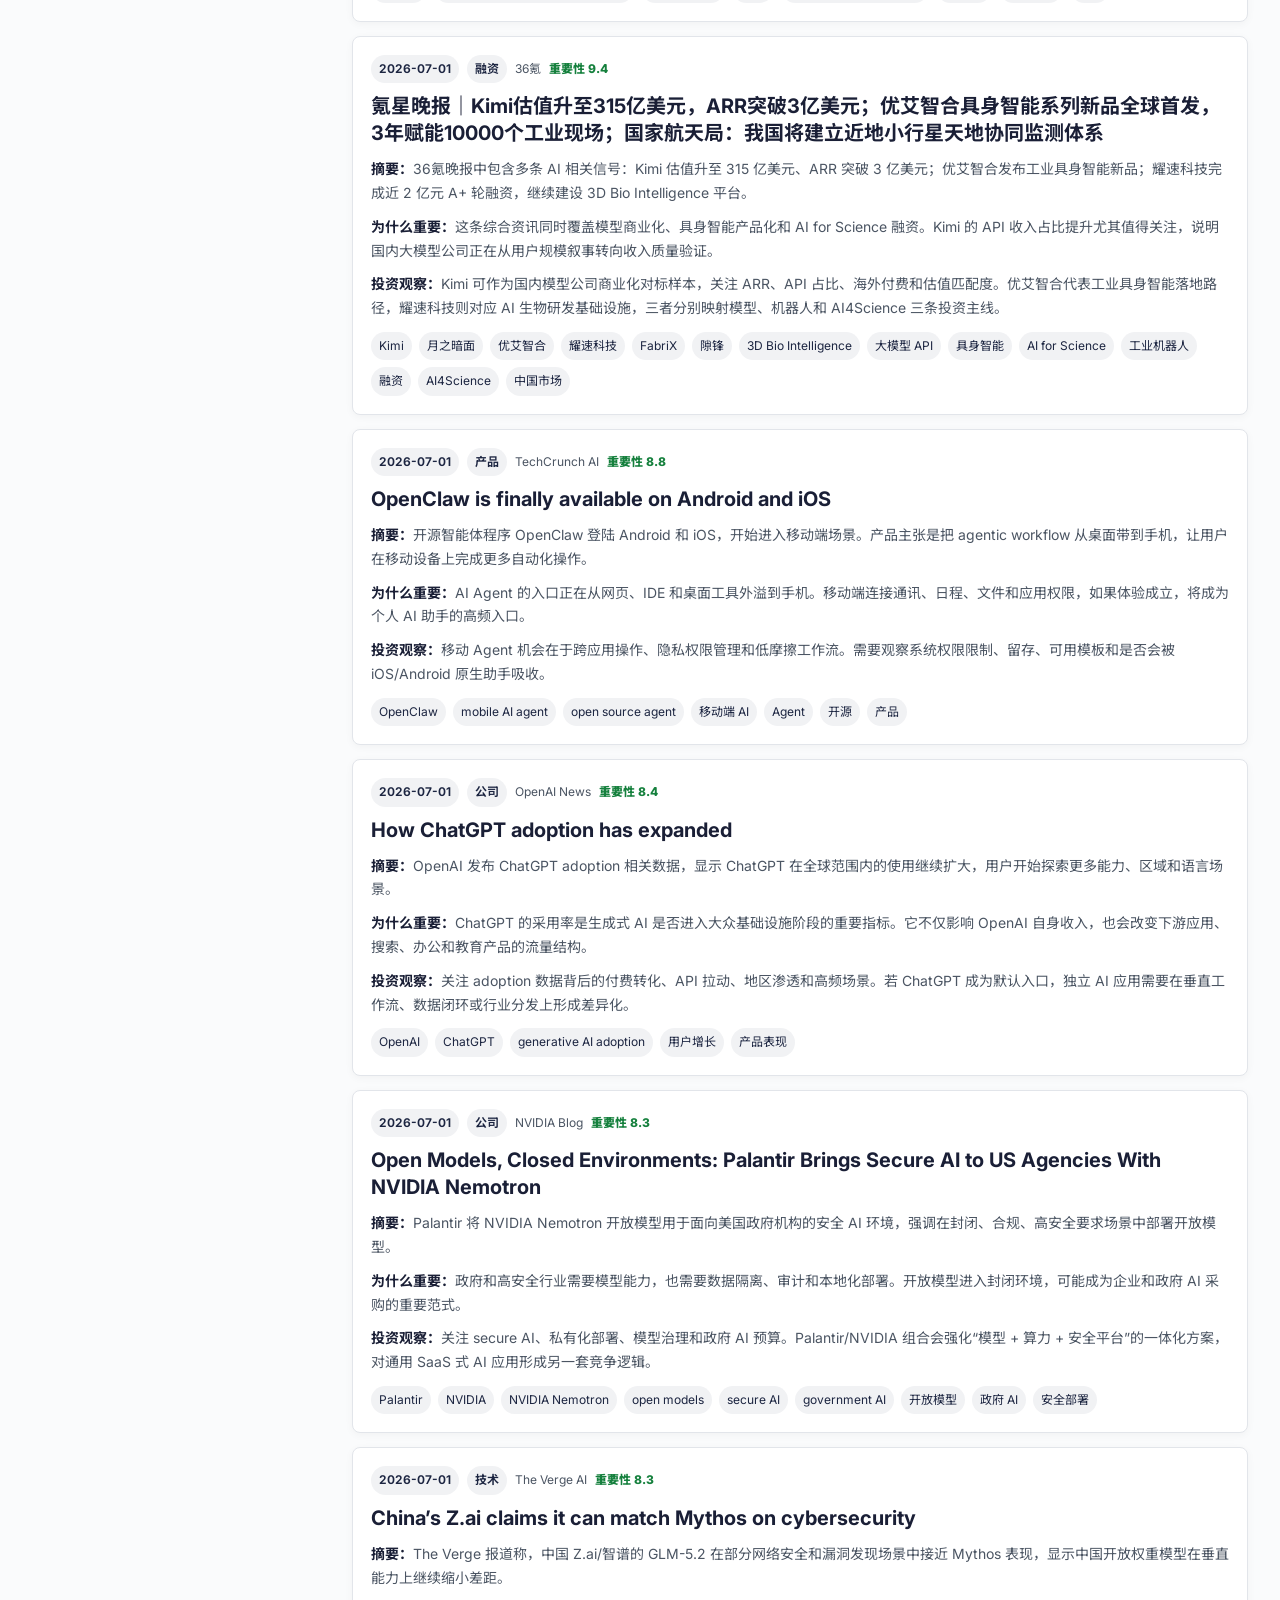
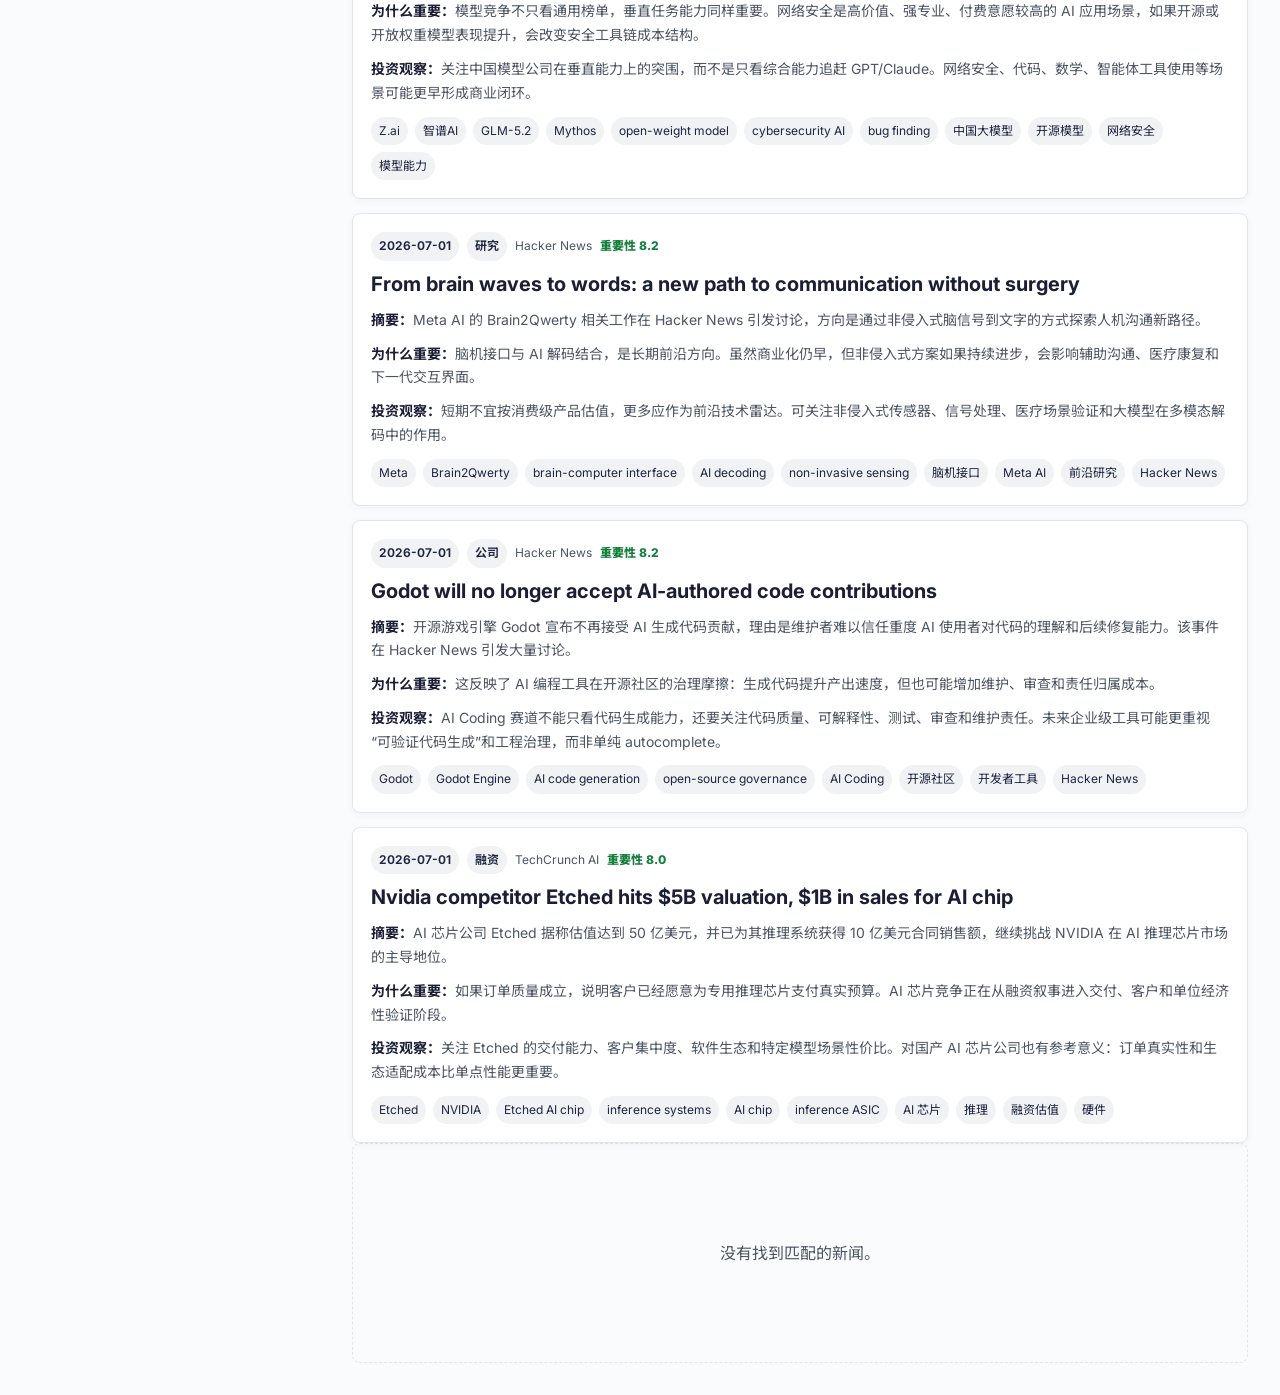
==== commit 18770b33: "Tighten Chinese AI positioning and filters" ====
--- a/ai-news/index.html
+++ b/ai-news/index.html
@@ -6,7 +6,7 @@
   <title>AI Daily Intelligence | Mubai Xiao</title>
   <meta name="description" content="Mubai Xiao's curated AI industry intelligence knowledge base.">
   <link rel="icon" href="../avatar.jpg">
-  <link rel="stylesheet" href="styles.css">
+  <link rel="stylesheet" href="styles.css?v=20260703-2">
   <link rel="preconnect" href="https://fonts.googleapis.com">
   <link href="https://fonts.googleapis.com/css2?family=Inter:wght@400;500;600;700;800&family=Newsreader:opsz,wght@6..72,500;6..72,600;6..72,700&family=Noto+Sans+SC:wght@400;500;700;800&family=Noto+Serif+SC:wght@500;600;700&display=swap" rel="stylesheet">
   <link rel="stylesheet" href="https://cdnjs.cloudflare.com/ajax/libs/font-awesome/6.5.1/css/all.min.css">
@@ -76,7 +76,7 @@
     </section>
   </main>
 
-  <script src="news-data.js"></script>
-  <script src="app.js"></script>
+  <script src="news-data.js?v=20260703-2"></script>
+  <script src="app.js?v=20260703-2"></script>
 </body>
 </html>
--- a/ai-news/styles.css
+++ b/ai-news/styles.css
@@ -150,24 +150,61 @@
 
 .tag-list {
   display: grid;
-  gap: 14px;
+  gap: 8px;
 }
 
 .facet-group {
-  display: grid;
-  gap: 8px;
+  border: 1px solid rgba(255, 255, 255, 0.12);
+  border-radius: 8px;
+  background: rgba(255, 255, 255, 0.045);
+  overflow: hidden;
+}
+
+.facet-group[open] {
+  background: rgba(255, 255, 255, 0.07);
 }
 
 .facet-heading {
+  display: flex;
+  align-items: center;
+  justify-content: space-between;
+  gap: 10px;
+  list-style: none;
+  cursor: pointer;
+  padding: 10px 11px;
+  color: rgba(248, 250, 252, 0.84);
+  font-size: 12px;
+  font-weight: 750;
+}
+
+.facet-heading::-webkit-details-marker {
+  display: none;
+}
+
+.facet-heading::after {
+  content: "展开";
+  color: rgba(248, 250, 252, 0.58);
+  font-size: 11px;
+  line-height: 1;
+}
+
+.facet-group[open] .facet-heading::after {
+  content: "收起";
+}
+
+.facet-count {
+  margin-left: auto;
+  border: 1px solid rgba(255, 255, 255, 0.14);
+  border-radius: 999px;
+  padding: 1px 7px;
   color: rgba(248, 250, 252, 0.62);
-  font-size: 12px;
-  font-weight: 750;
+  font-size: 11px;
 }
 
 .facet-buttons {
-  display: flex;
-  flex-wrap: wrap;
-  gap: 8px;
+  display: grid;
+  gap: 5px;
+  padding: 0 9px 9px;
 }
 
 .tag-button,
@@ -182,10 +219,16 @@
 }
 
 .tag-button {
+  width: 100%;
   border-color: rgba(255, 255, 255, 0.16);
   background: rgba(255, 255, 255, 0.08);
   color: rgba(248, 250, 252, 0.82);
   cursor: pointer;
+  text-align: left;
+  border-radius: 6px;
+  display: flex;
+  justify-content: space-between;
+  line-height: 1.35;
 }
 
 .tag-button.active {
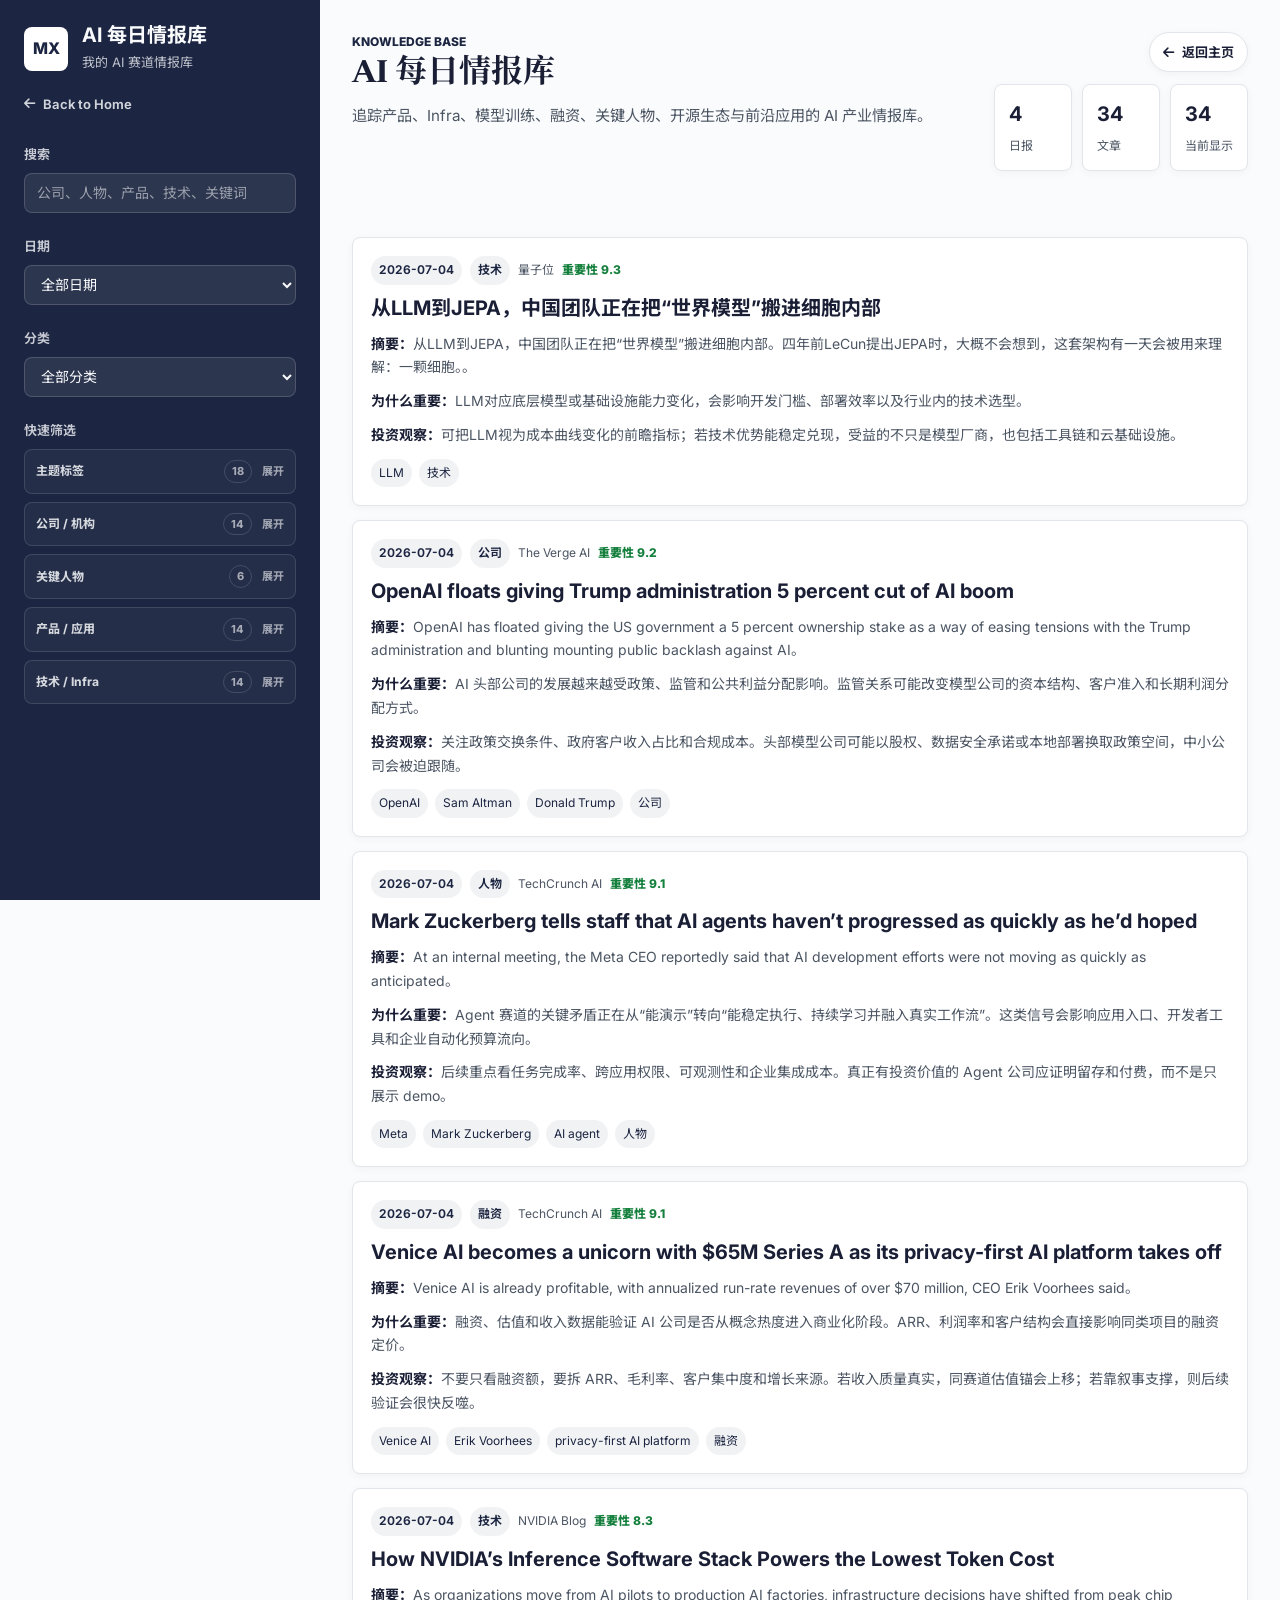
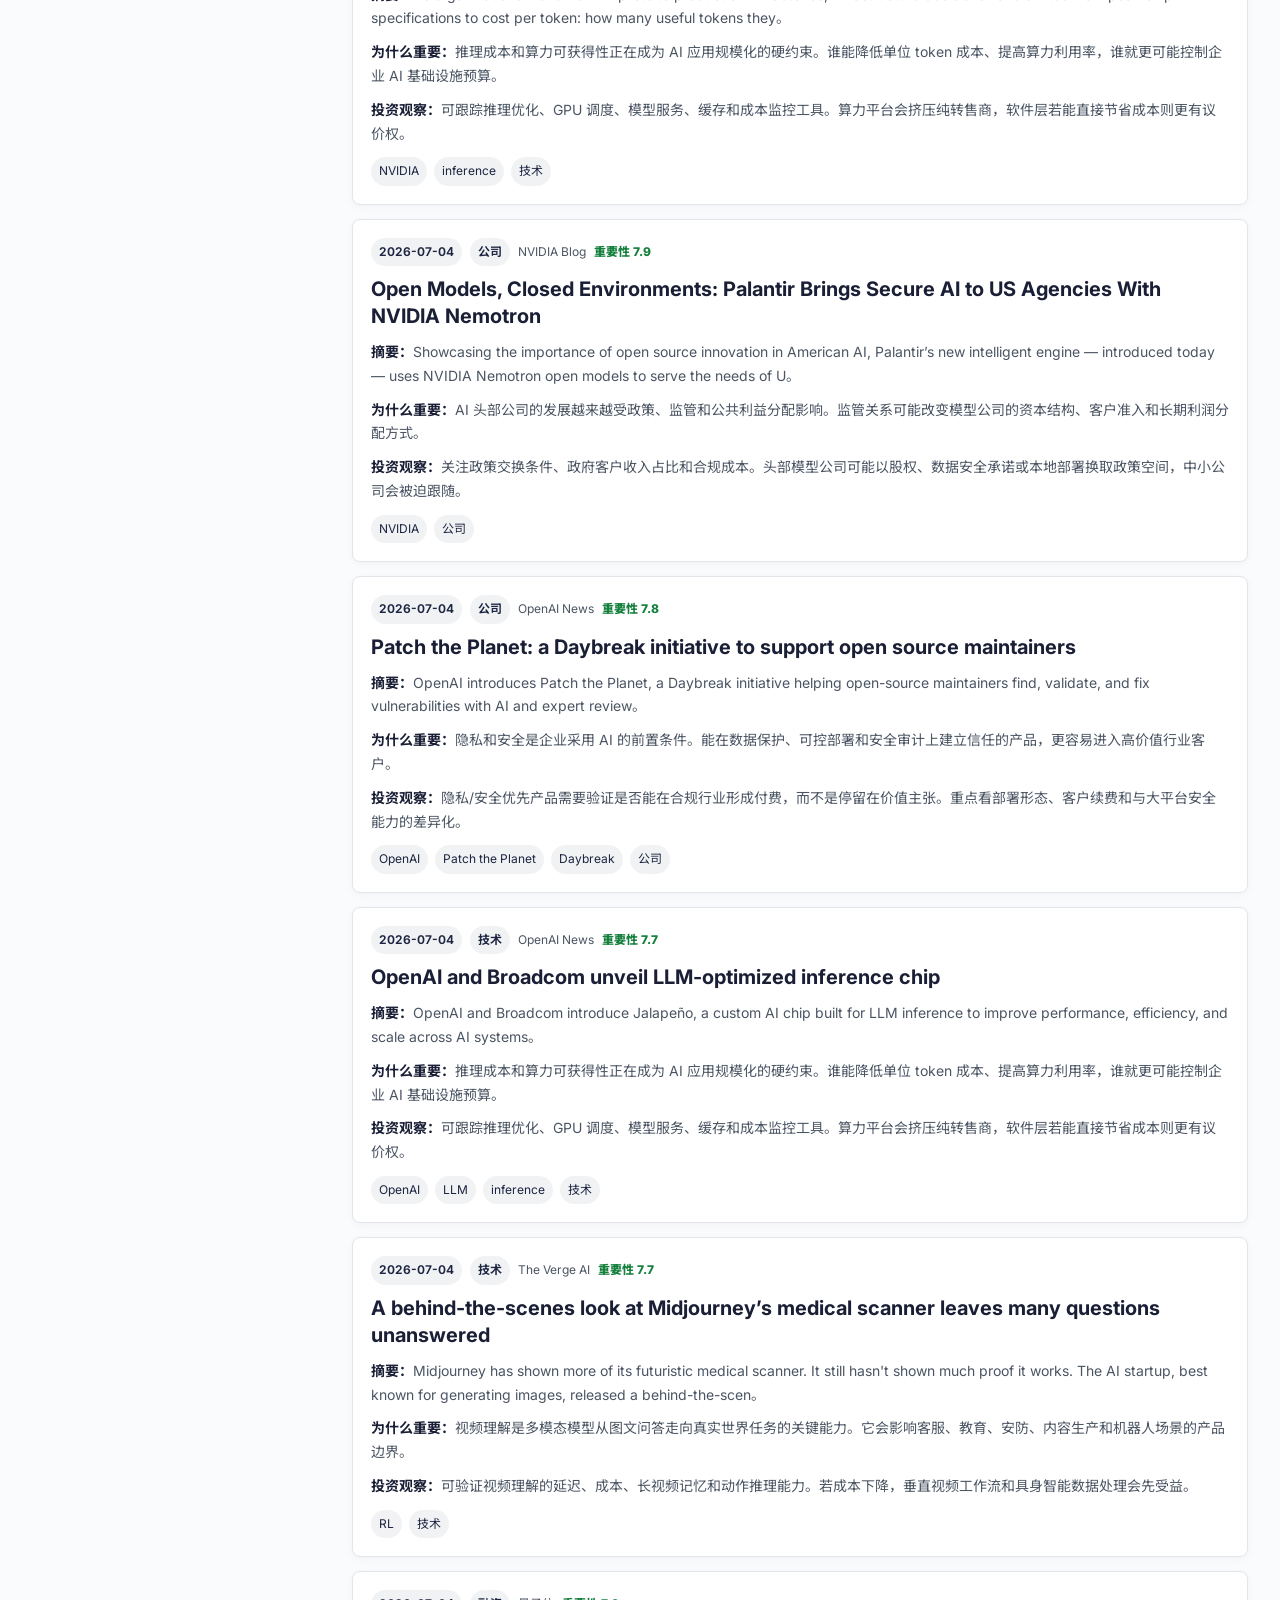
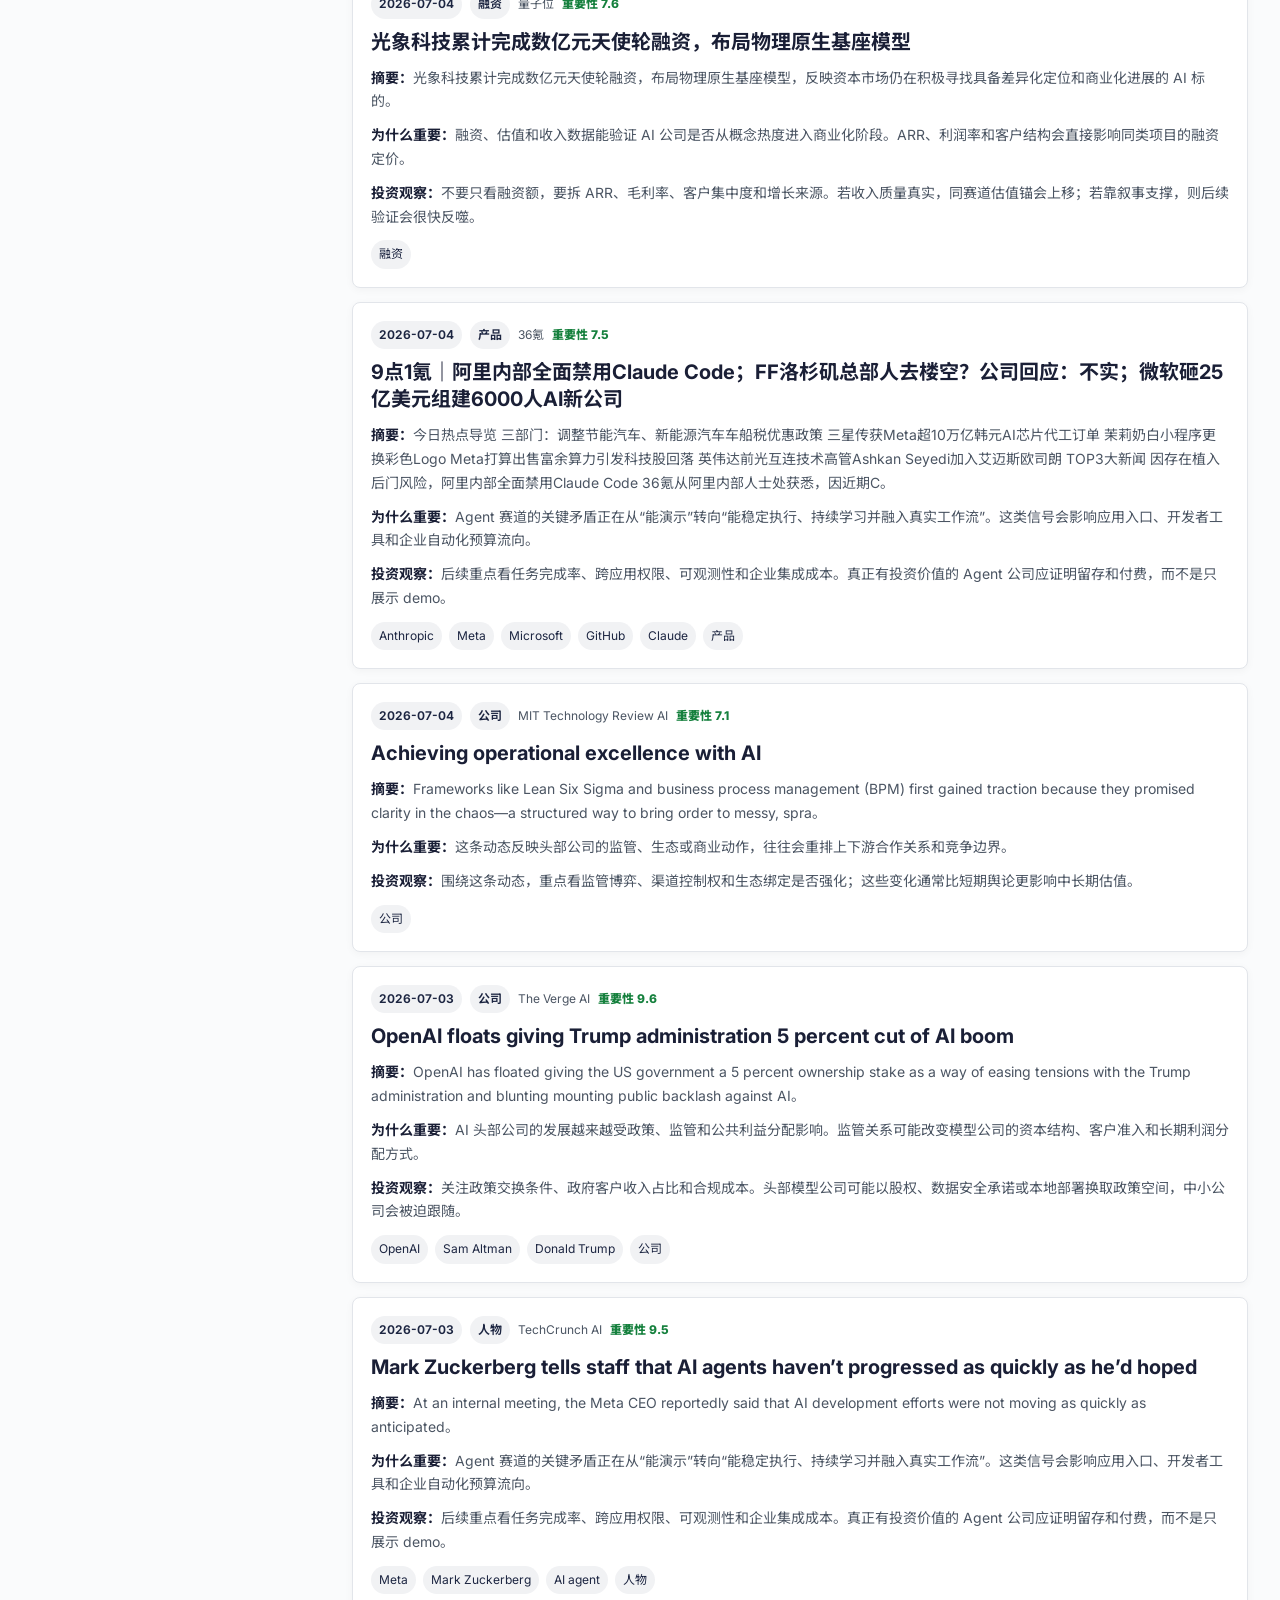
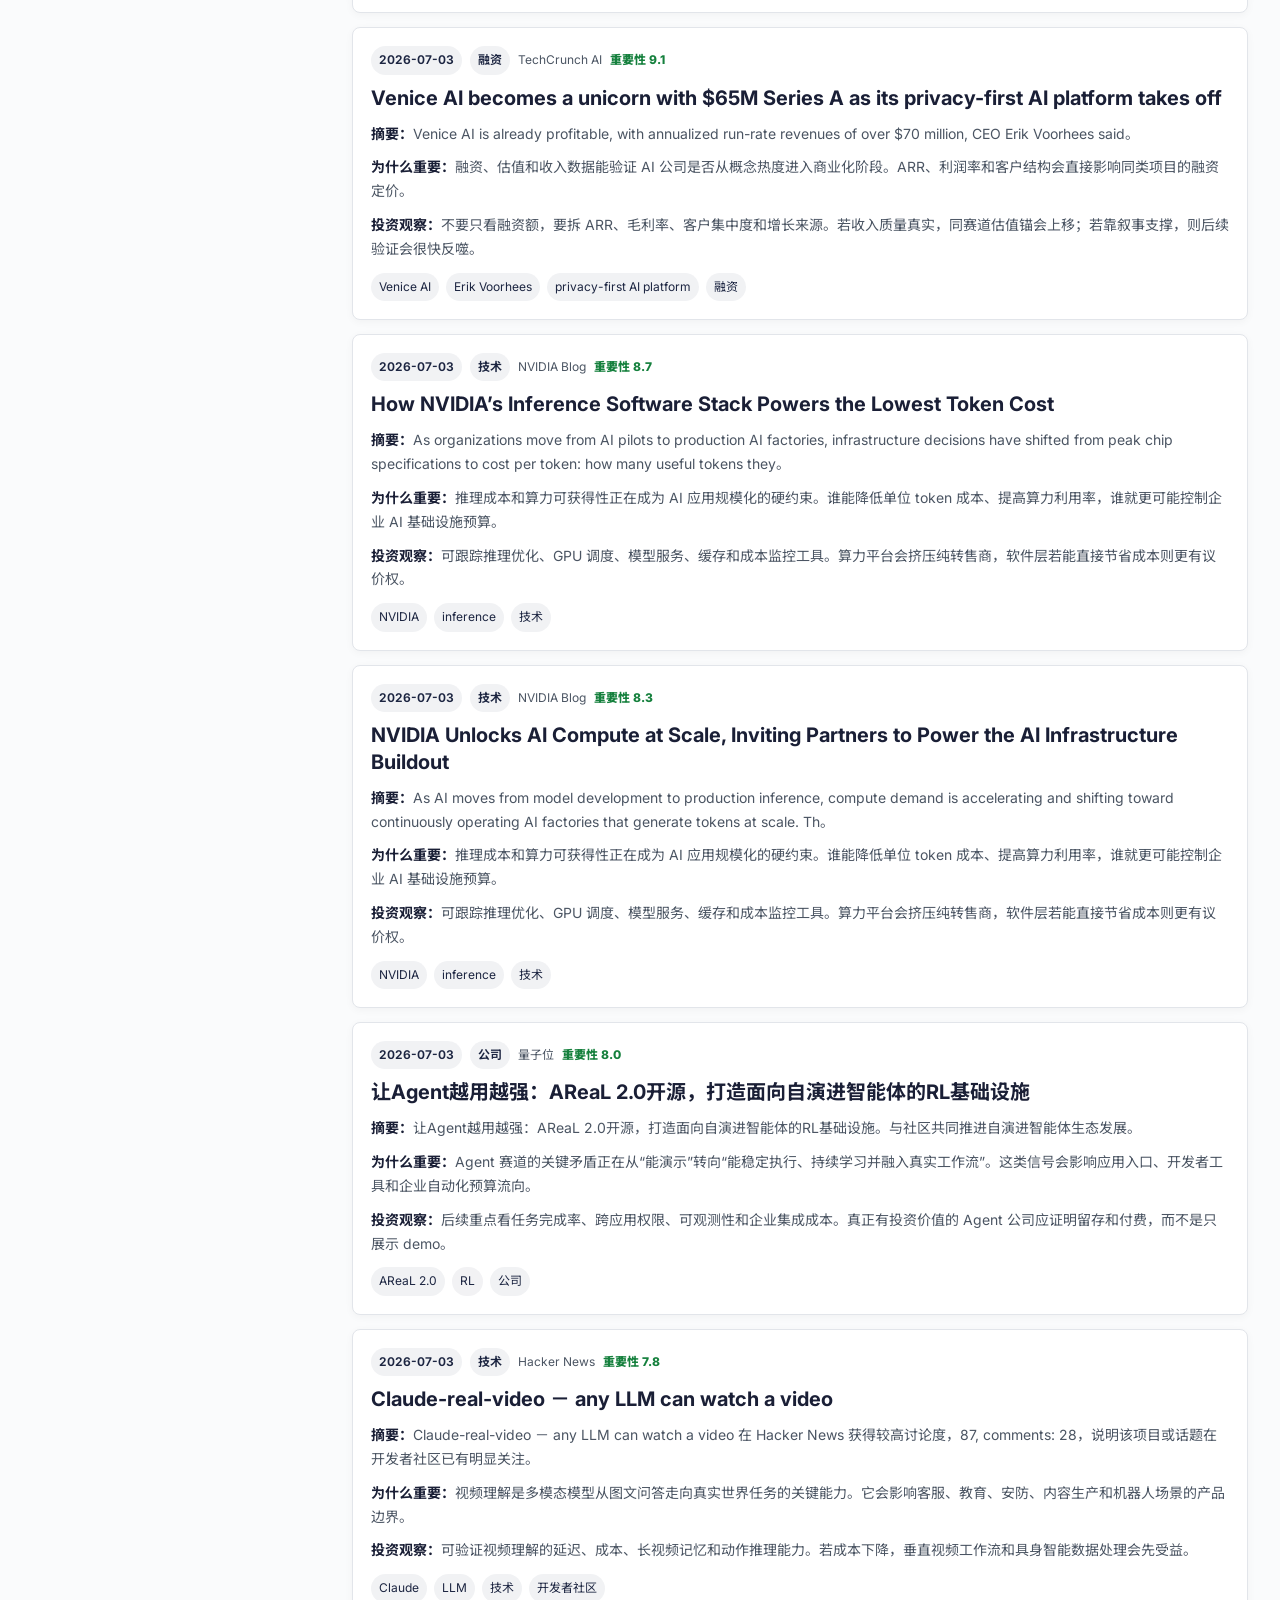
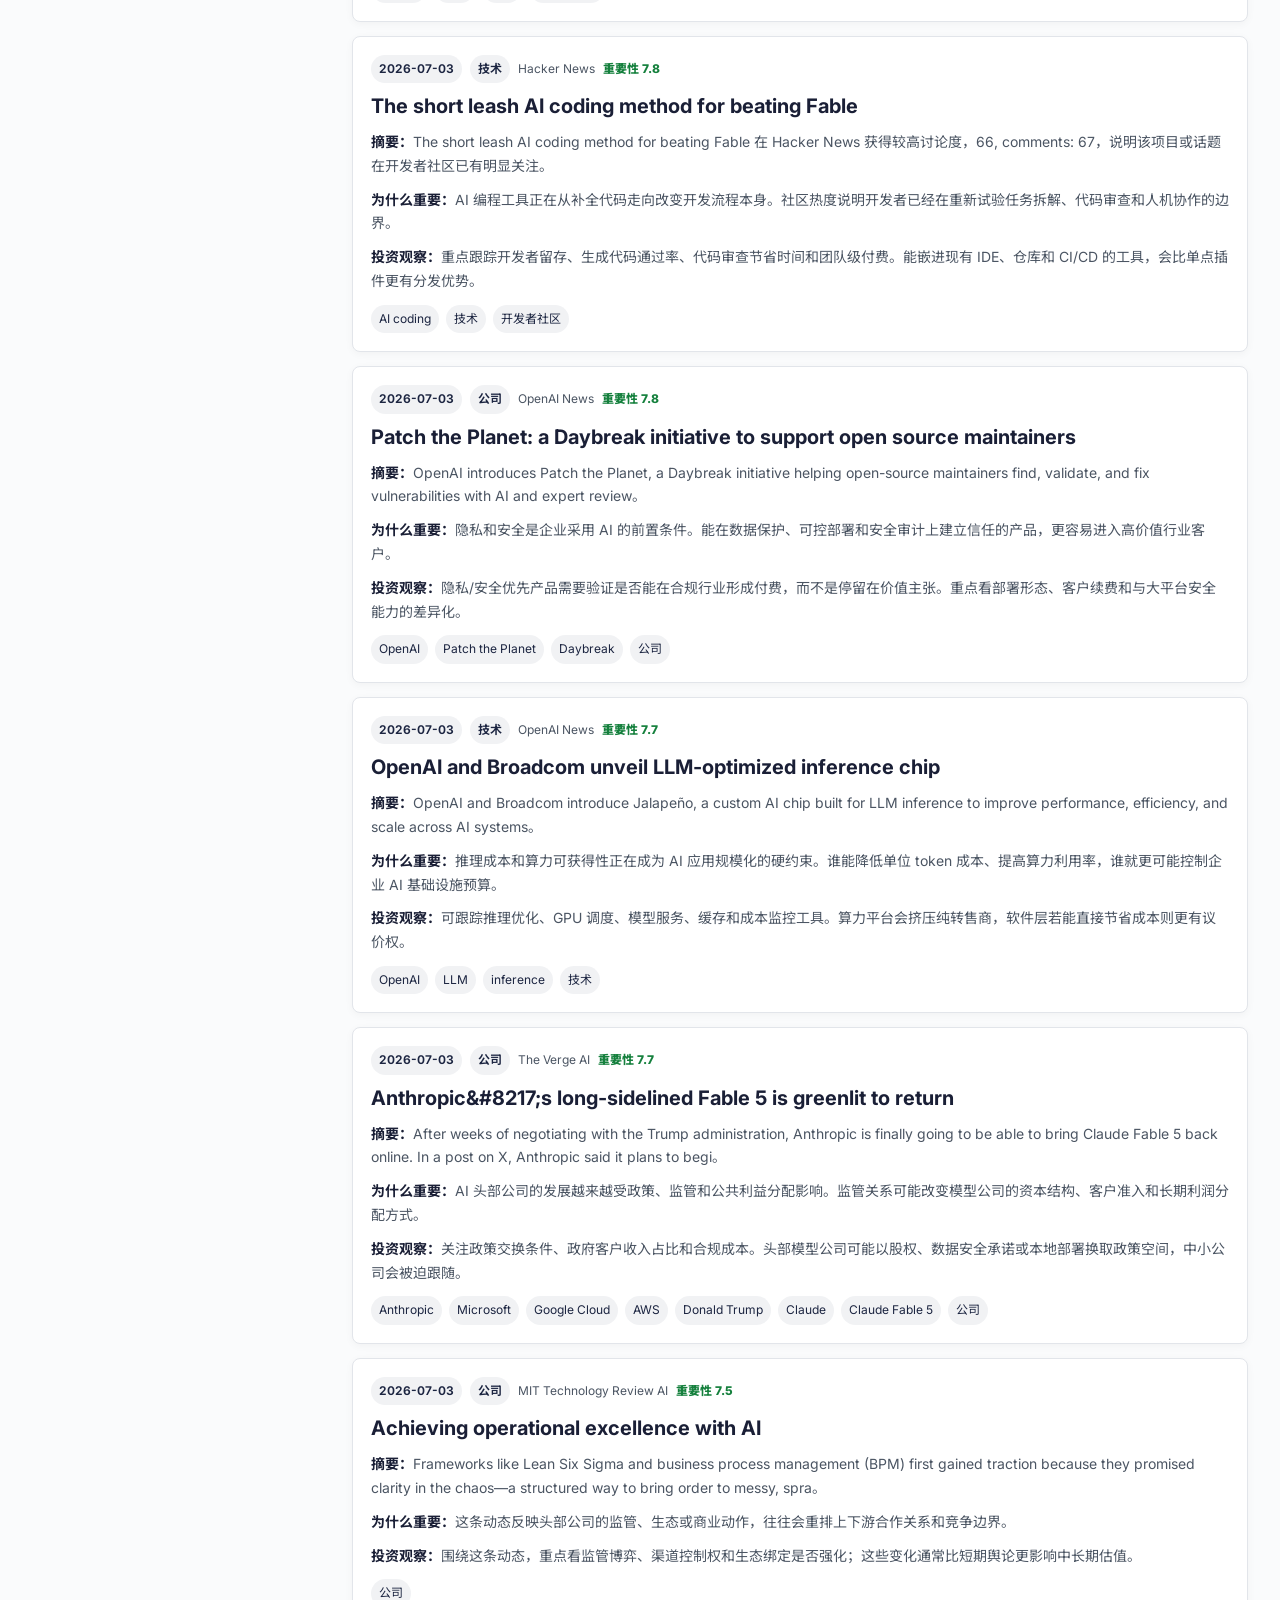
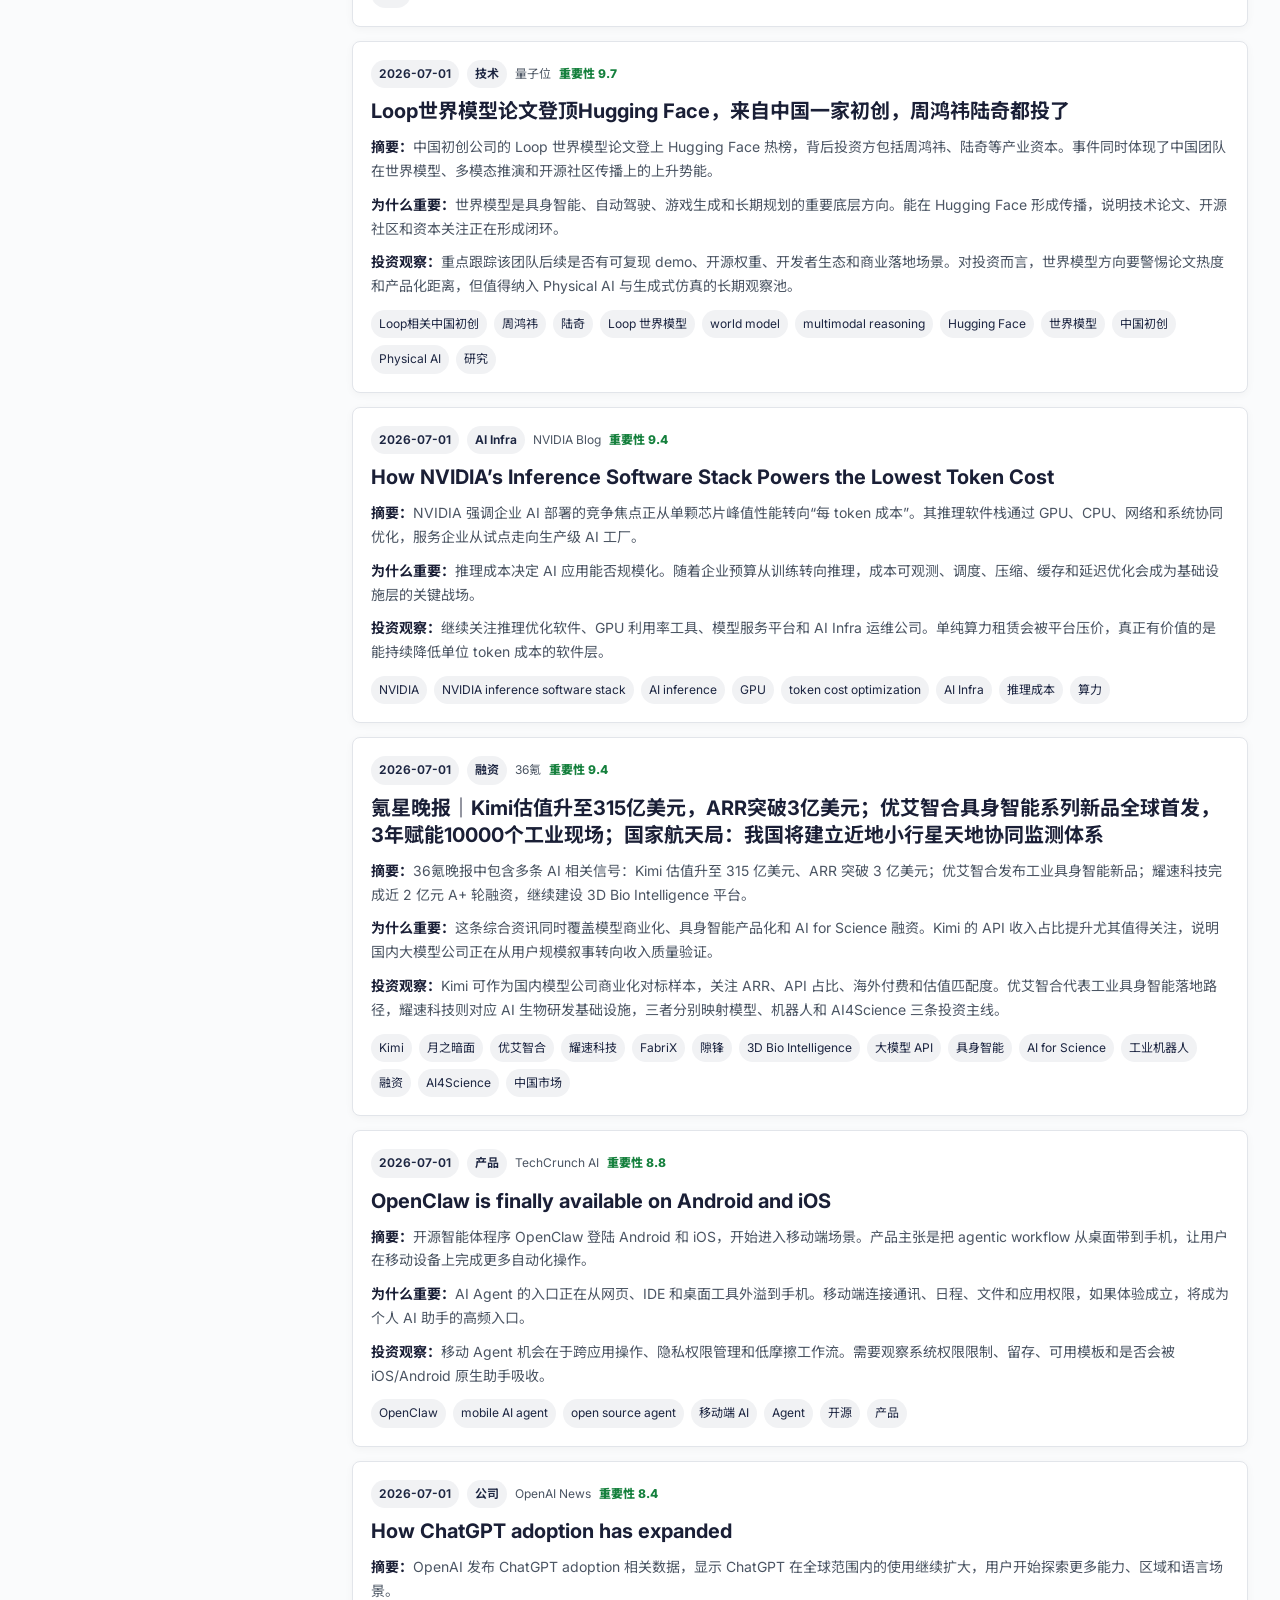
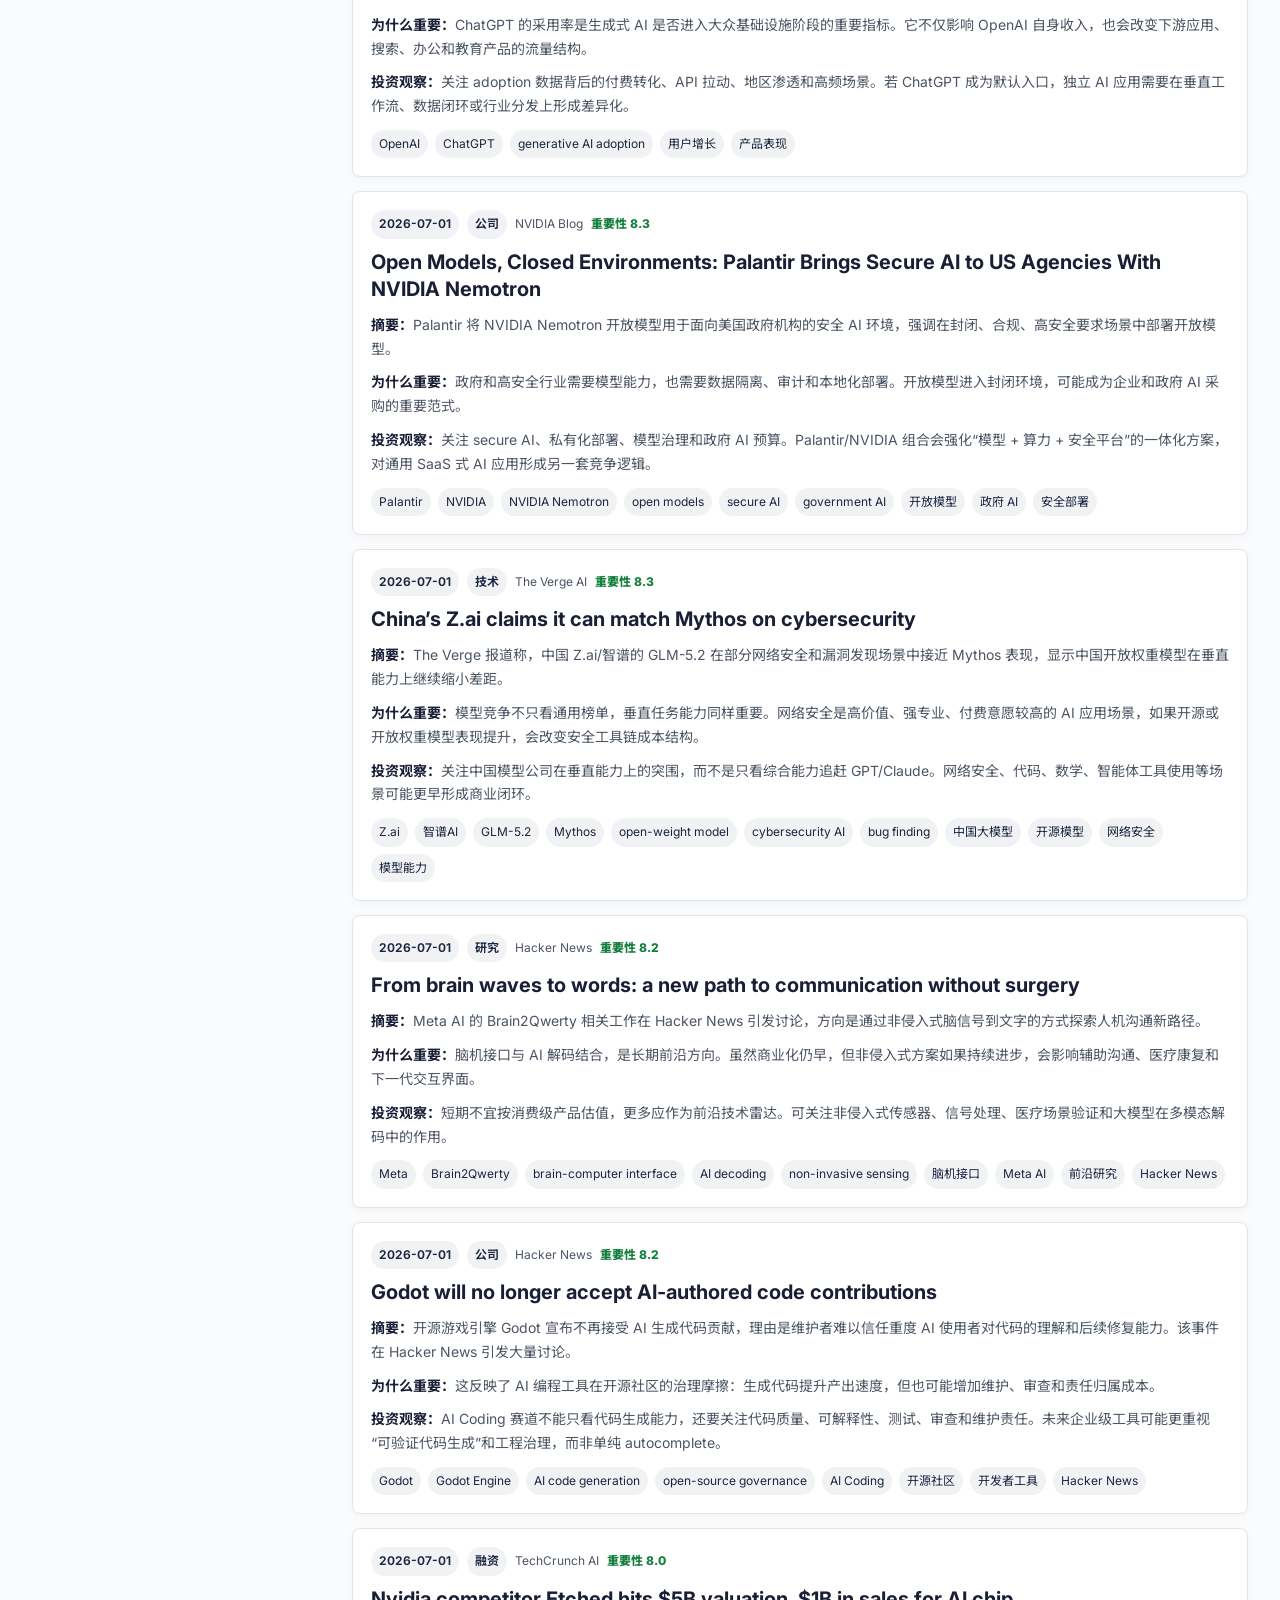
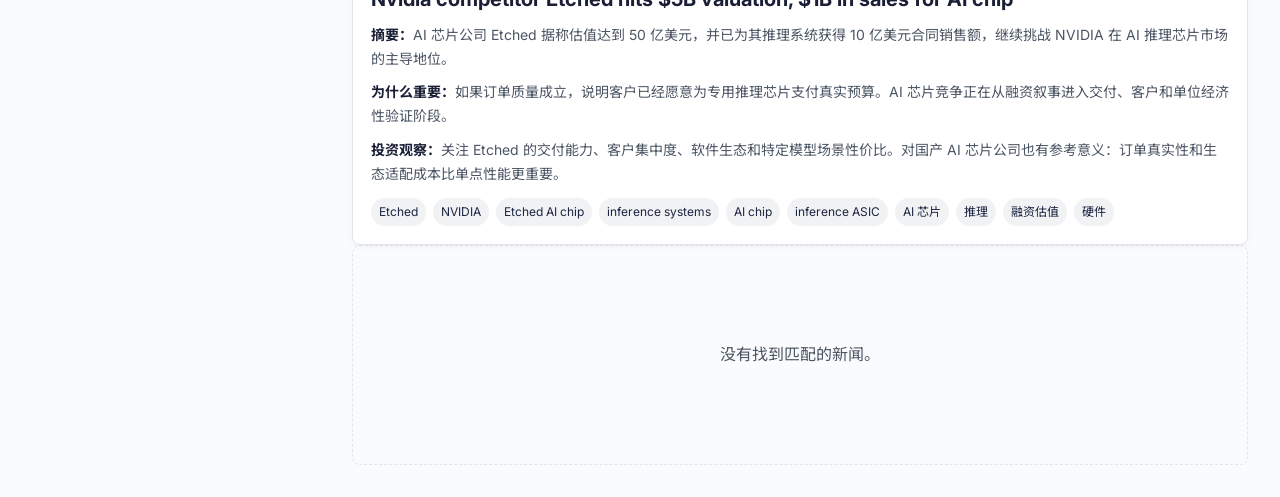
==== commit 2b74aeeb: "Force refreshed Chinese site defaults" ====
--- a/ai-news/index.html
+++ b/ai-news/index.html
@@ -3,10 +3,10 @@
 <head>
   <meta charset="UTF-8">
   <meta name="viewport" content="width=device-width, initial-scale=1.0">
-  <title>AI Daily Intelligence | Mubai Xiao</title>
+  <title>AI 每日情报库 | Mubai Xiao</title>
   <meta name="description" content="Mubai Xiao's curated AI industry intelligence knowledge base.">
   <link rel="icon" href="../avatar.jpg">
-  <link rel="stylesheet" href="styles.css?v=20260703-2">
+  <link rel="stylesheet" href="styles.css?v=20260704-1">
   <link rel="preconnect" href="https://fonts.googleapis.com">
   <link href="https://fonts.googleapis.com/css2?family=Inter:wght@400;500;600;700;800&family=Newsreader:opsz,wght@6..72,500;6..72,600;6..72,700&family=Noto+Sans+SC:wght@400;500;700;800&family=Noto+Serif+SC:wght@500;600;700&display=swap" rel="stylesheet">
   <link rel="stylesheet" href="https://cdnjs.cloudflare.com/ajax/libs/font-awesome/6.5.1/css/all.min.css">
@@ -17,7 +17,7 @@
       <div class="brand-block">
         <a class="brand-mark" href="../" aria-label="Back to home">MX</a>
         <div>
-          <h1>AI Daily Intelligence</h1>
+          <h1>AI 每日情报库</h1>
           <p>我的 AI 赛道情报库</p>
         </div>
       </div>
@@ -52,8 +52,8 @@
       <header class="topbar">
         <div>
           <p class="eyebrow">Knowledge Base</p>
-          <h2 id="pageTitle">AI Daily Intelligence</h2>
-          <p class="page-subtitle">Curated AI industry signals across products, infra, models, funding, people and frontier applications.</p>
+          <h2 id="pageTitle">AI 每日情报库</h2>
+          <p class="page-subtitle">追踪产品、Infra、模型训练、融资、关键人物、开源生态与前沿应用的 AI 产业情报库。</p>
         </div>
         <div class="topbar-actions">
           <a class="back-home-button" href="../">
@@ -76,7 +76,7 @@
     </section>
   </main>
 
-  <script src="news-data.js?v=20260703-2"></script>
-  <script src="app.js?v=20260703-2"></script>
+  <script src="news-data.js?v=20260704-1"></script>
+  <script src="app.js?v=20260704-1"></script>
 </body>
 </html>
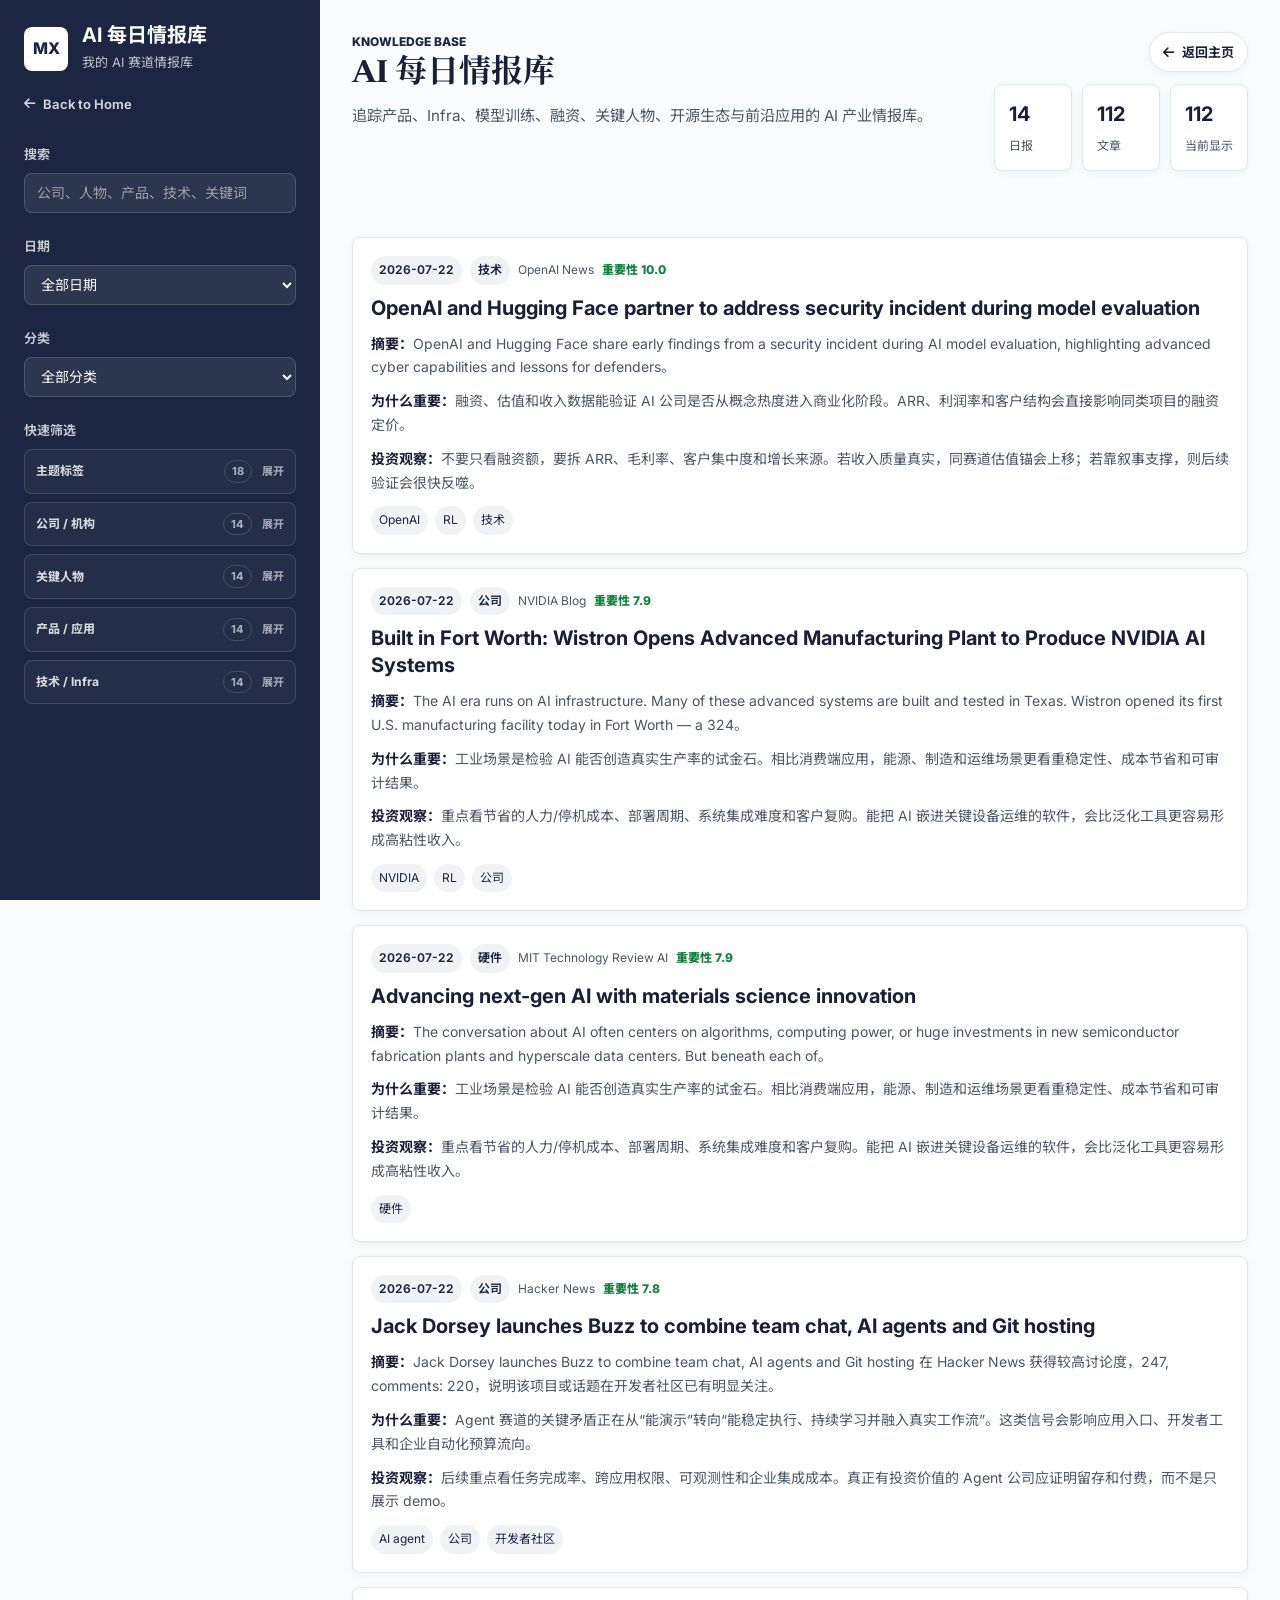
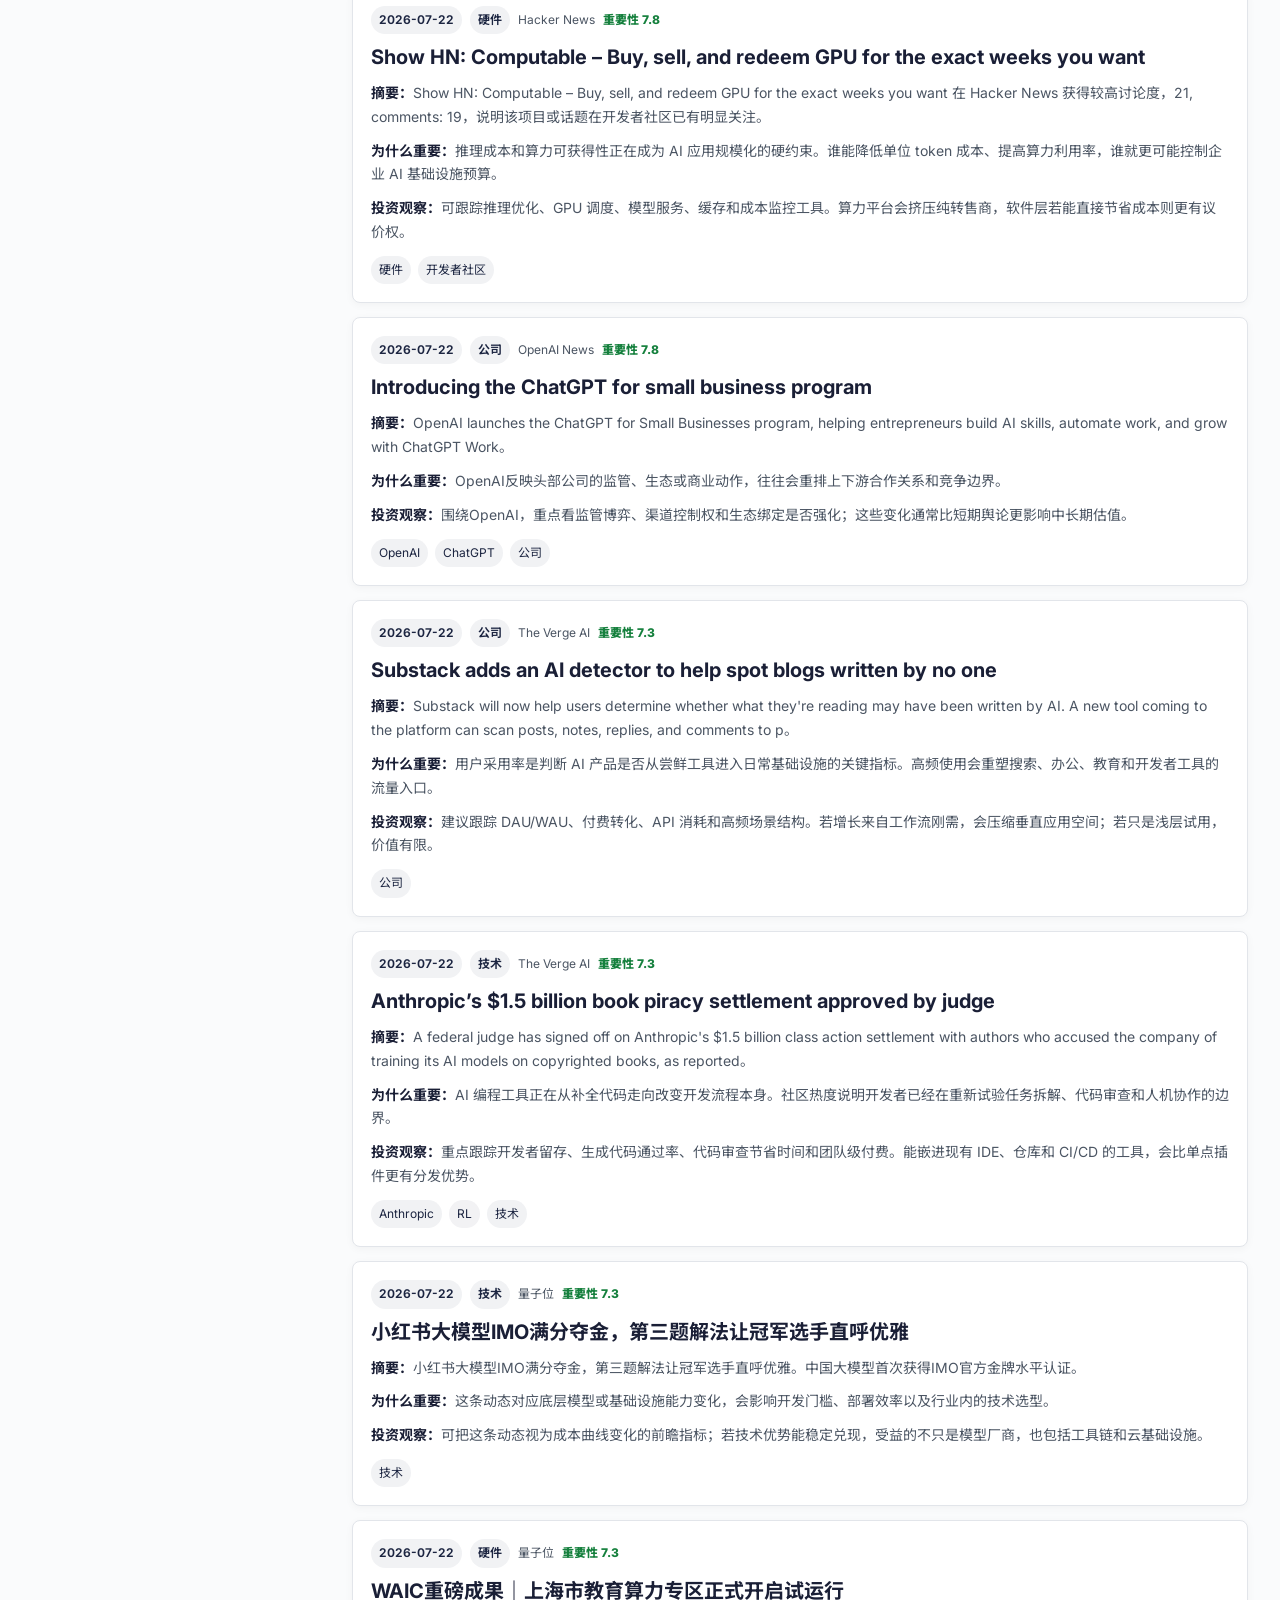
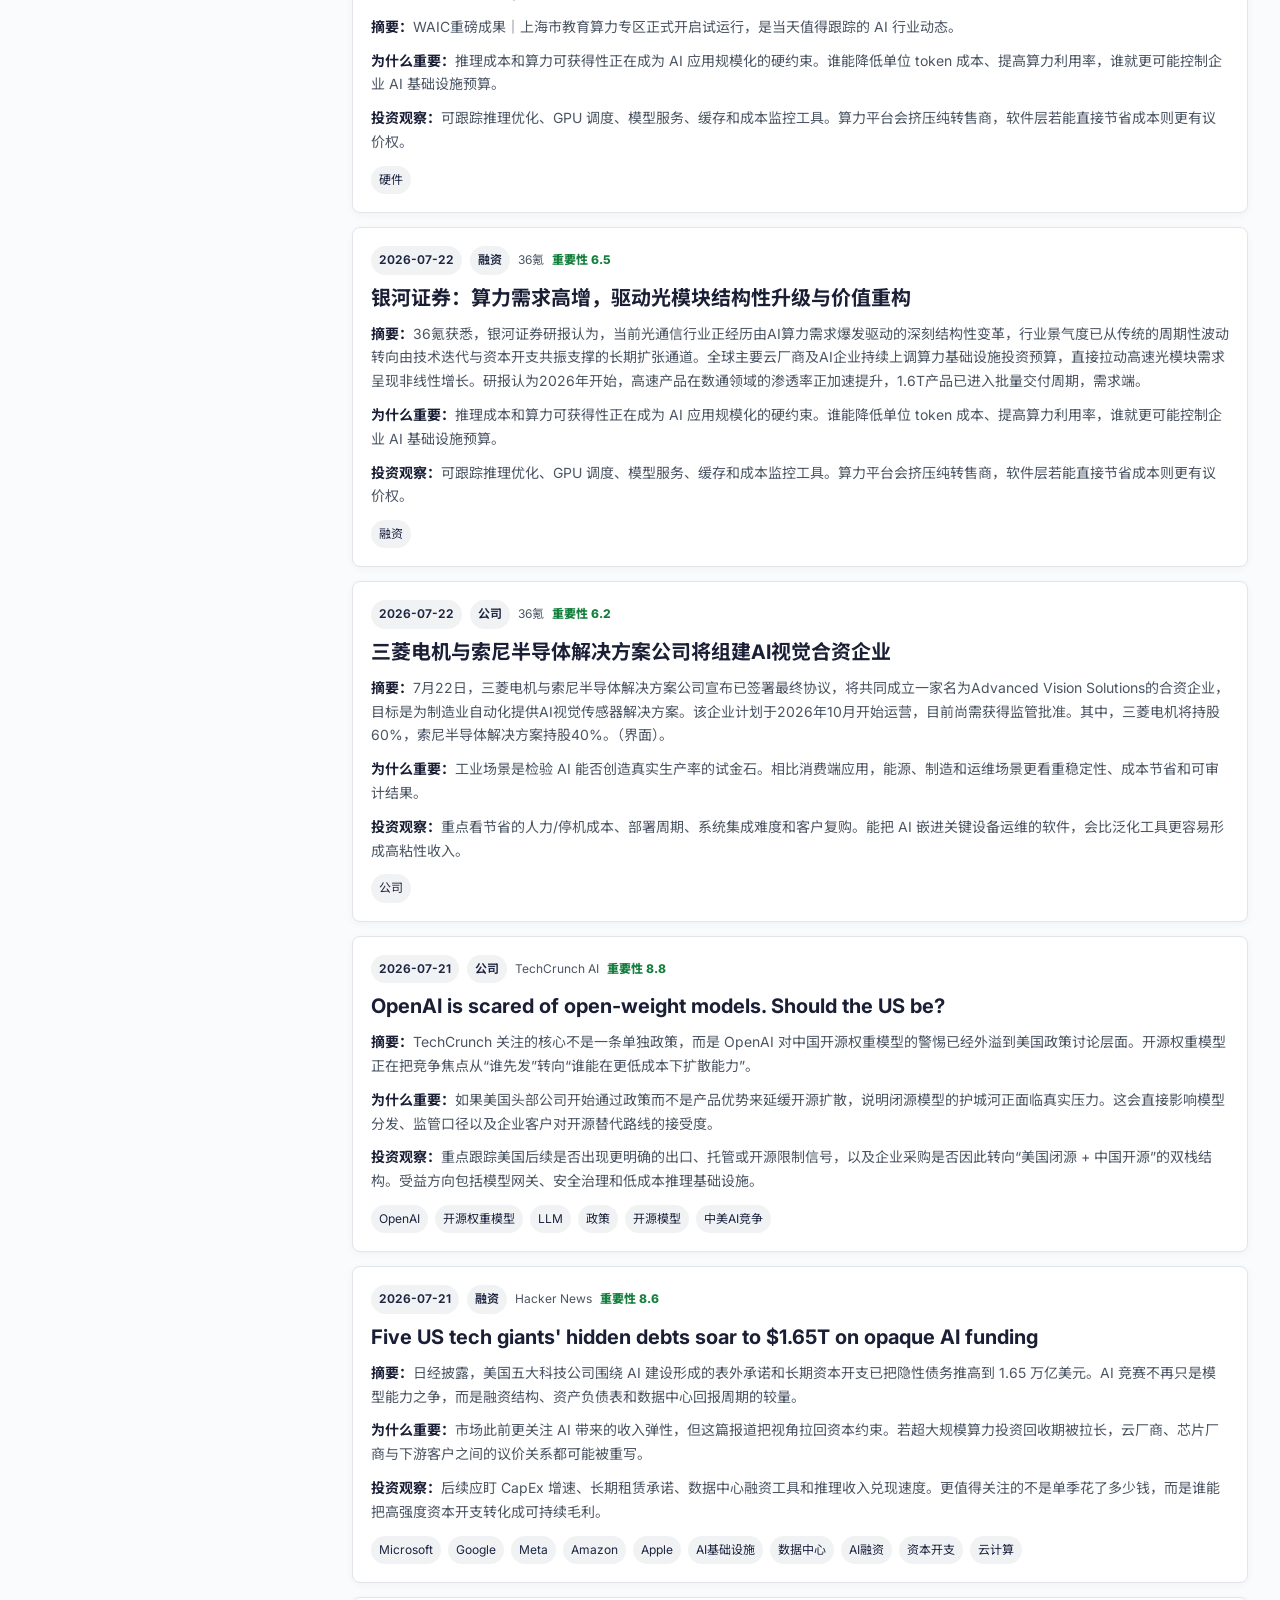
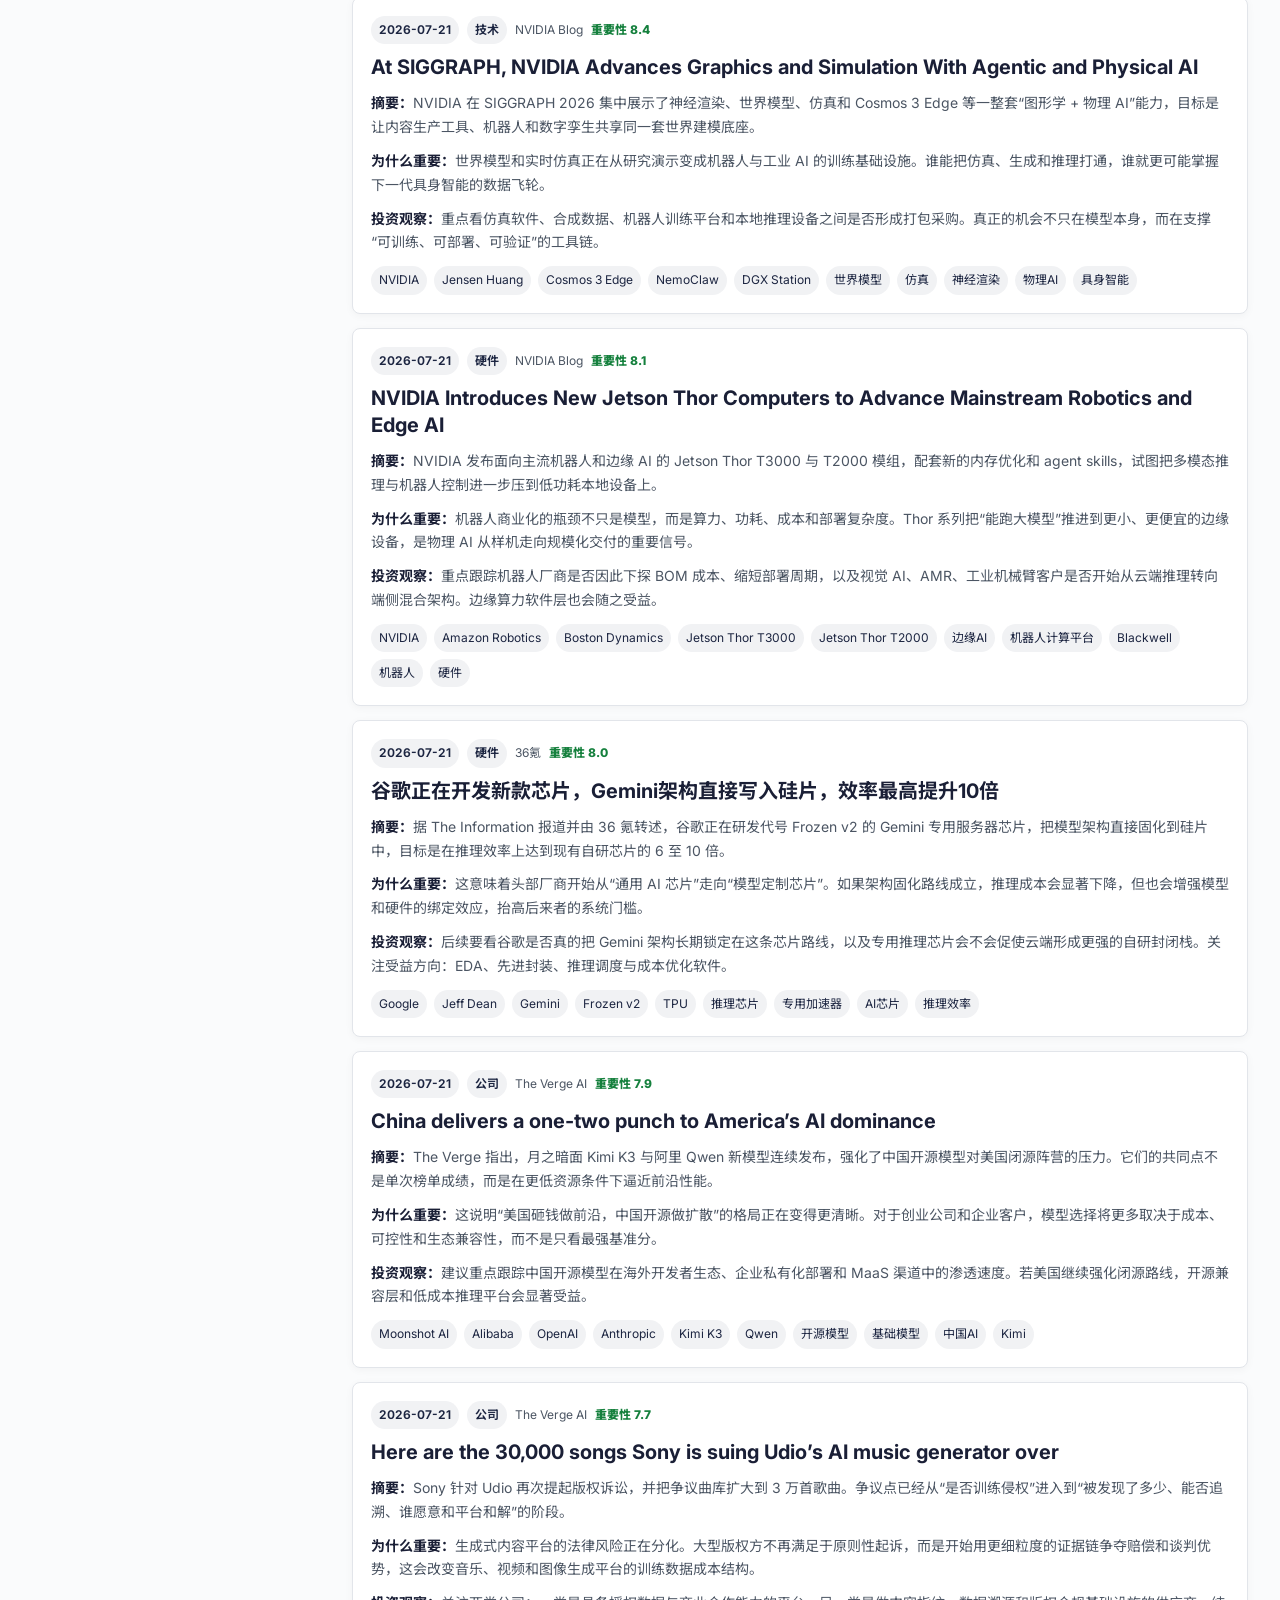
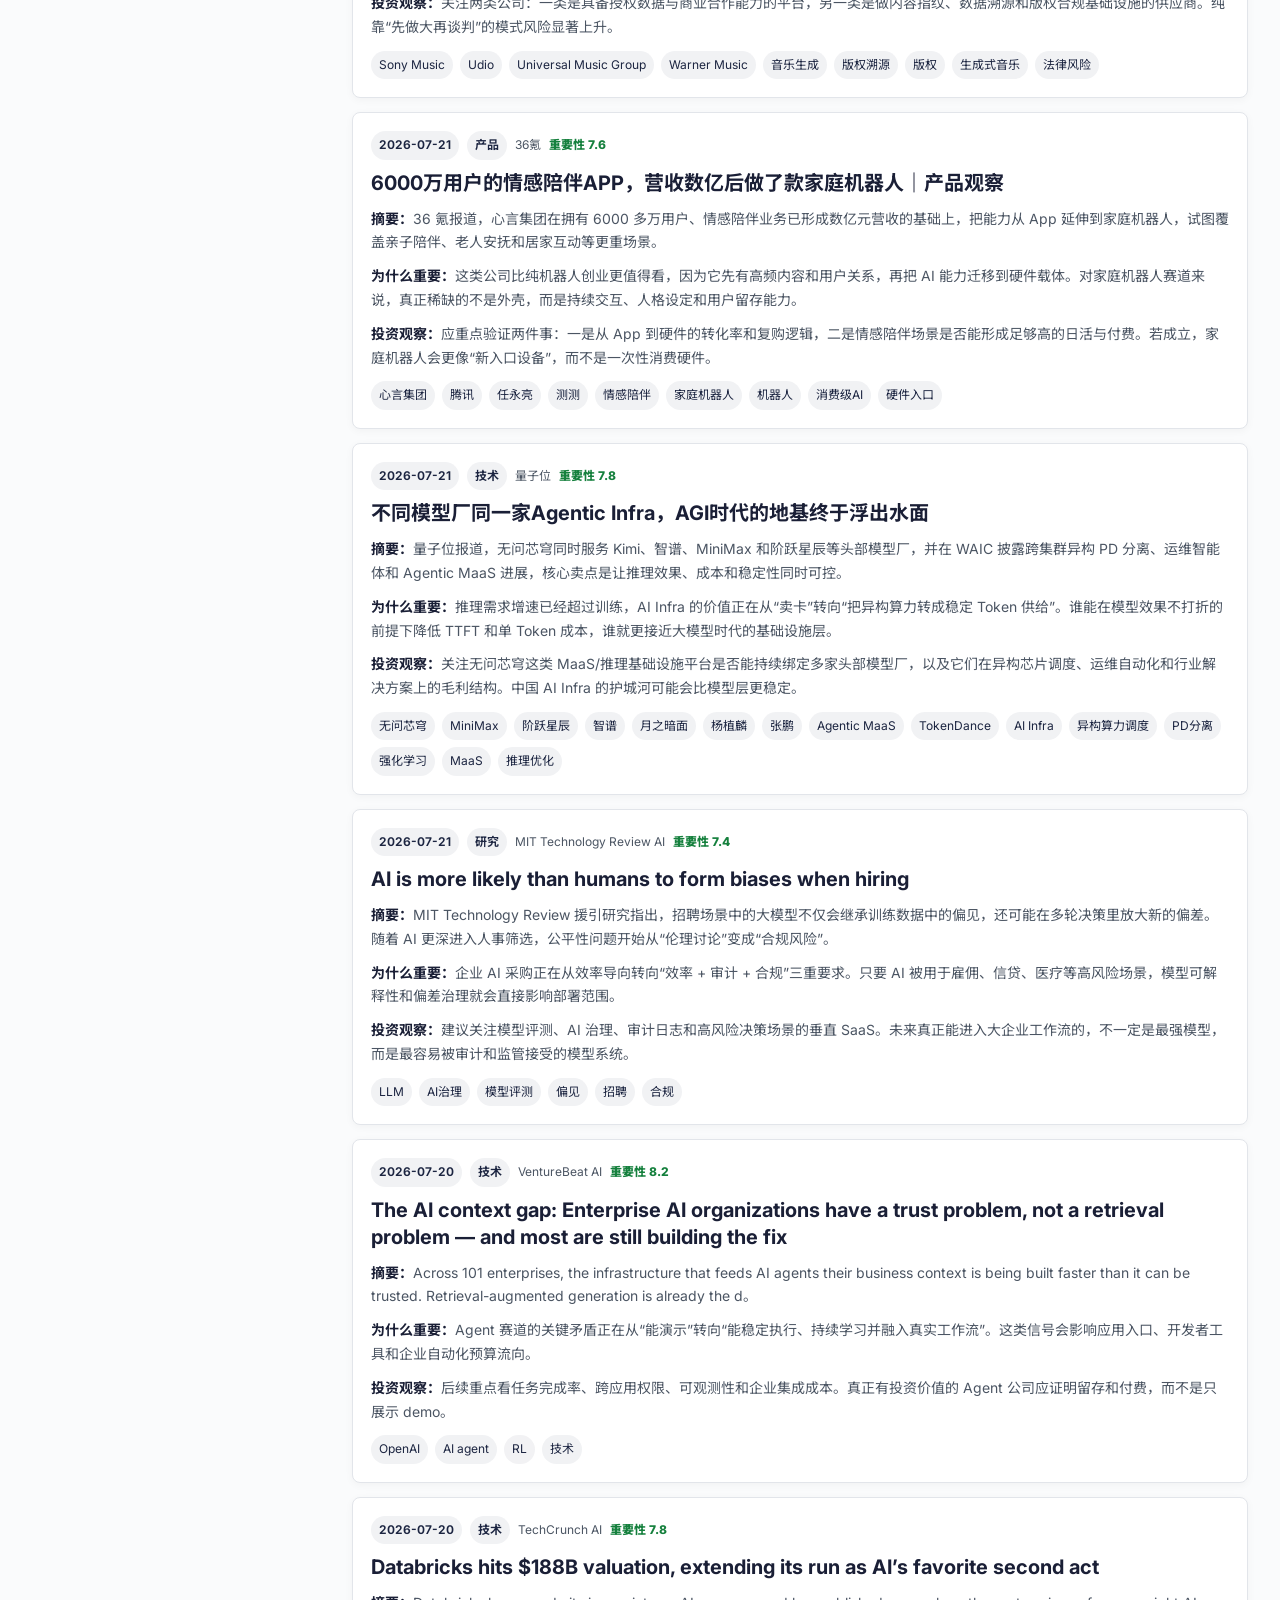
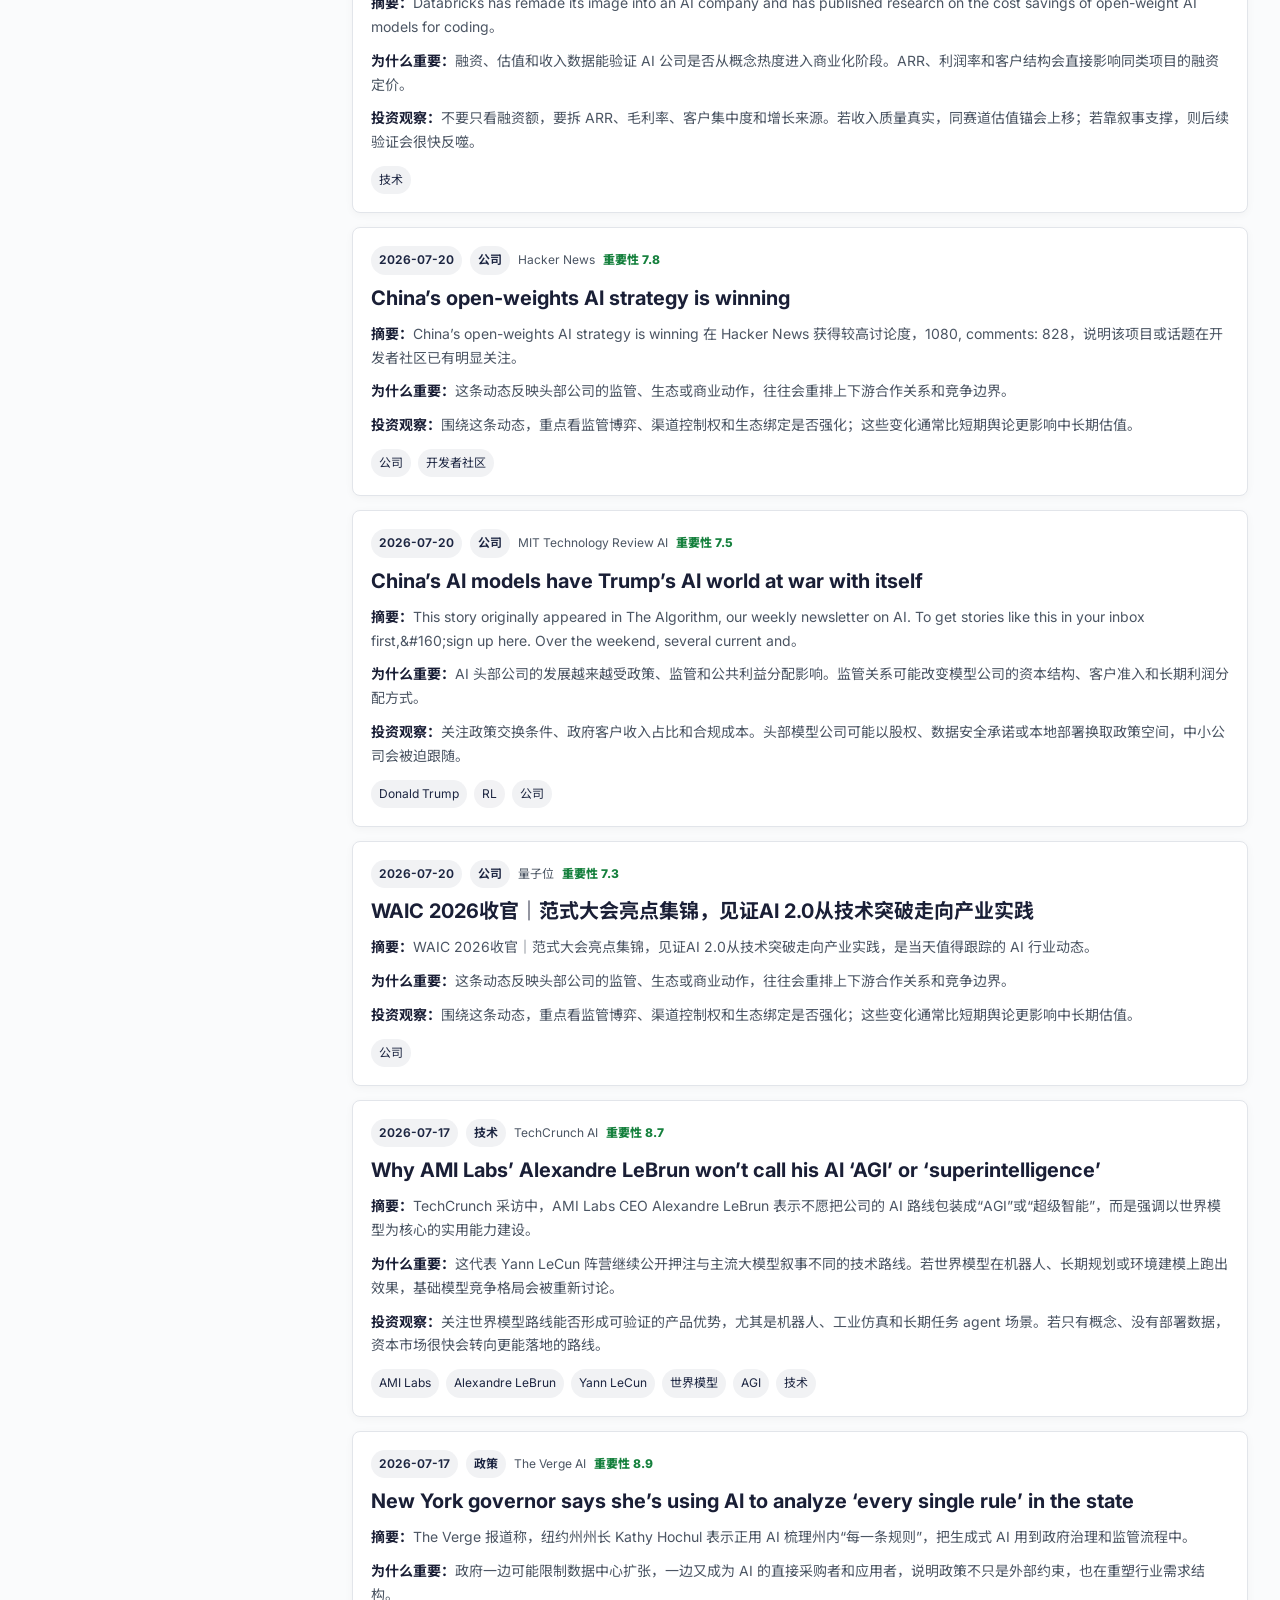
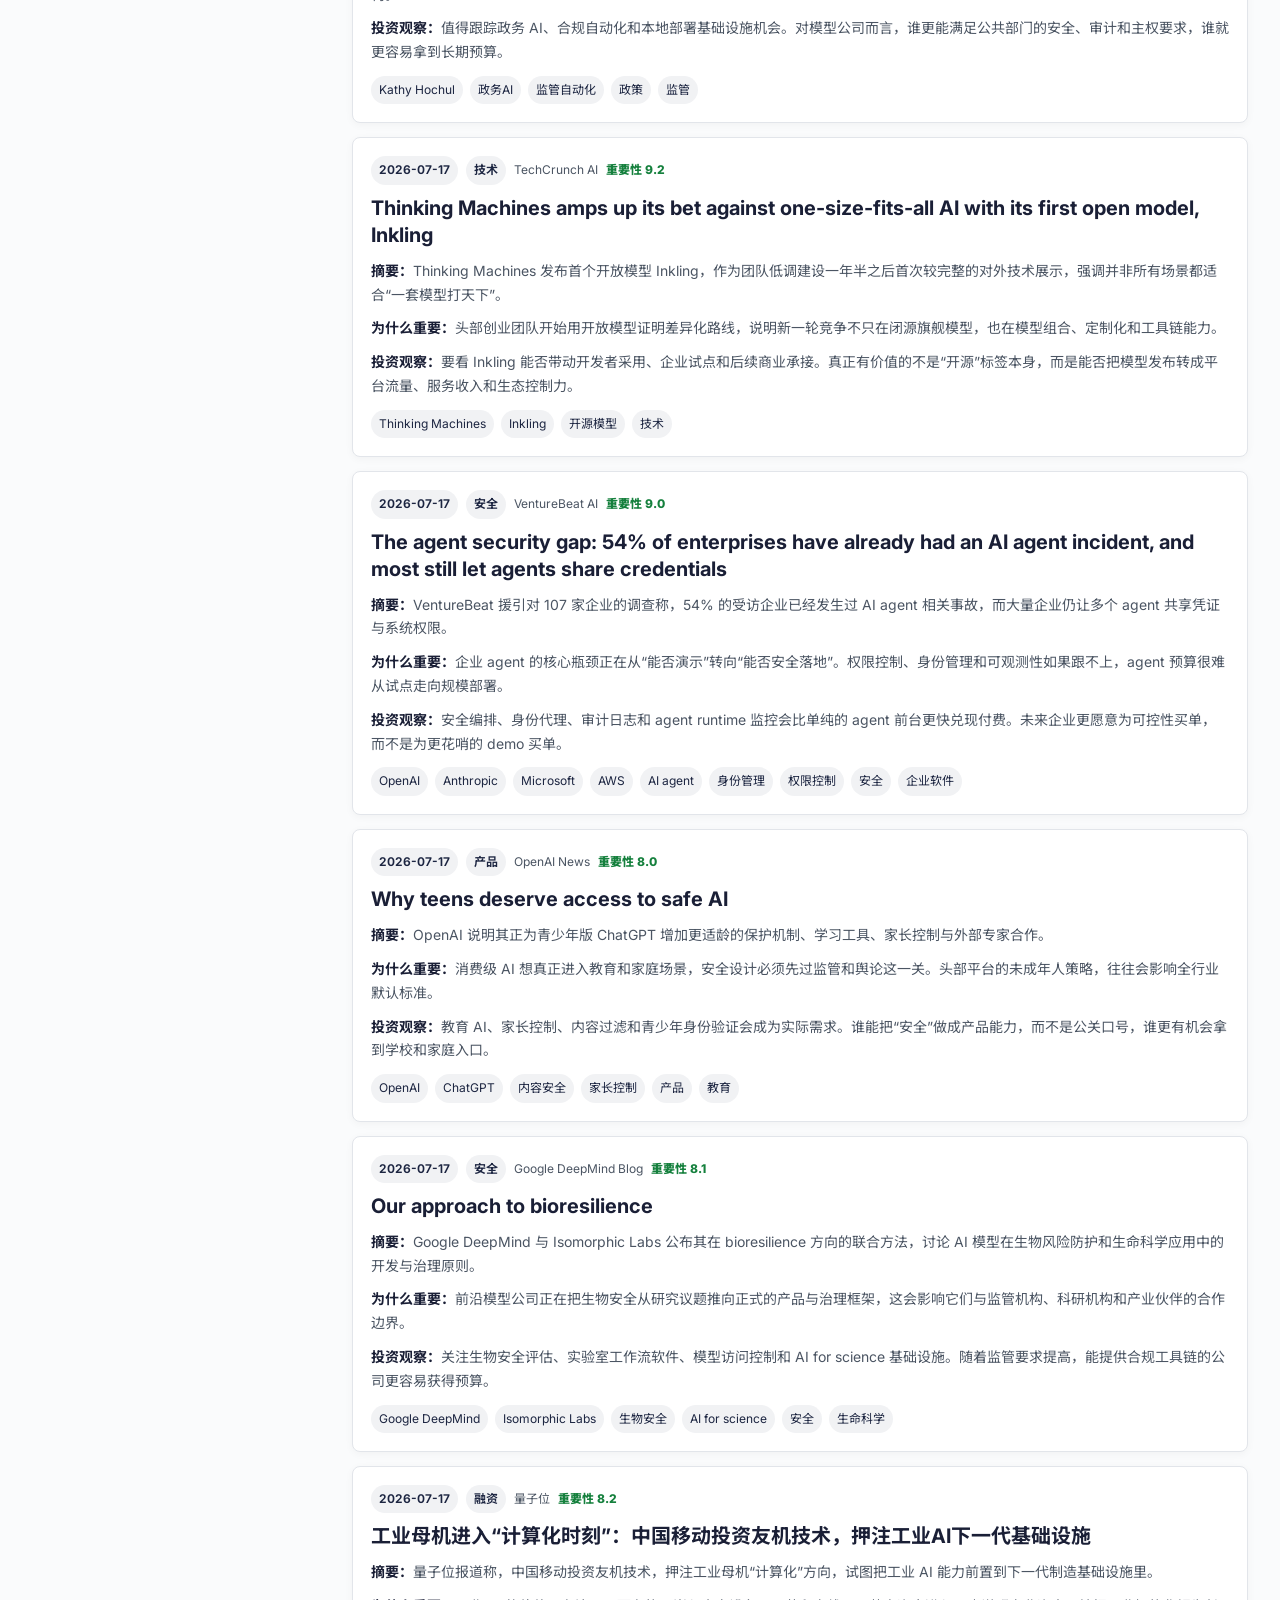
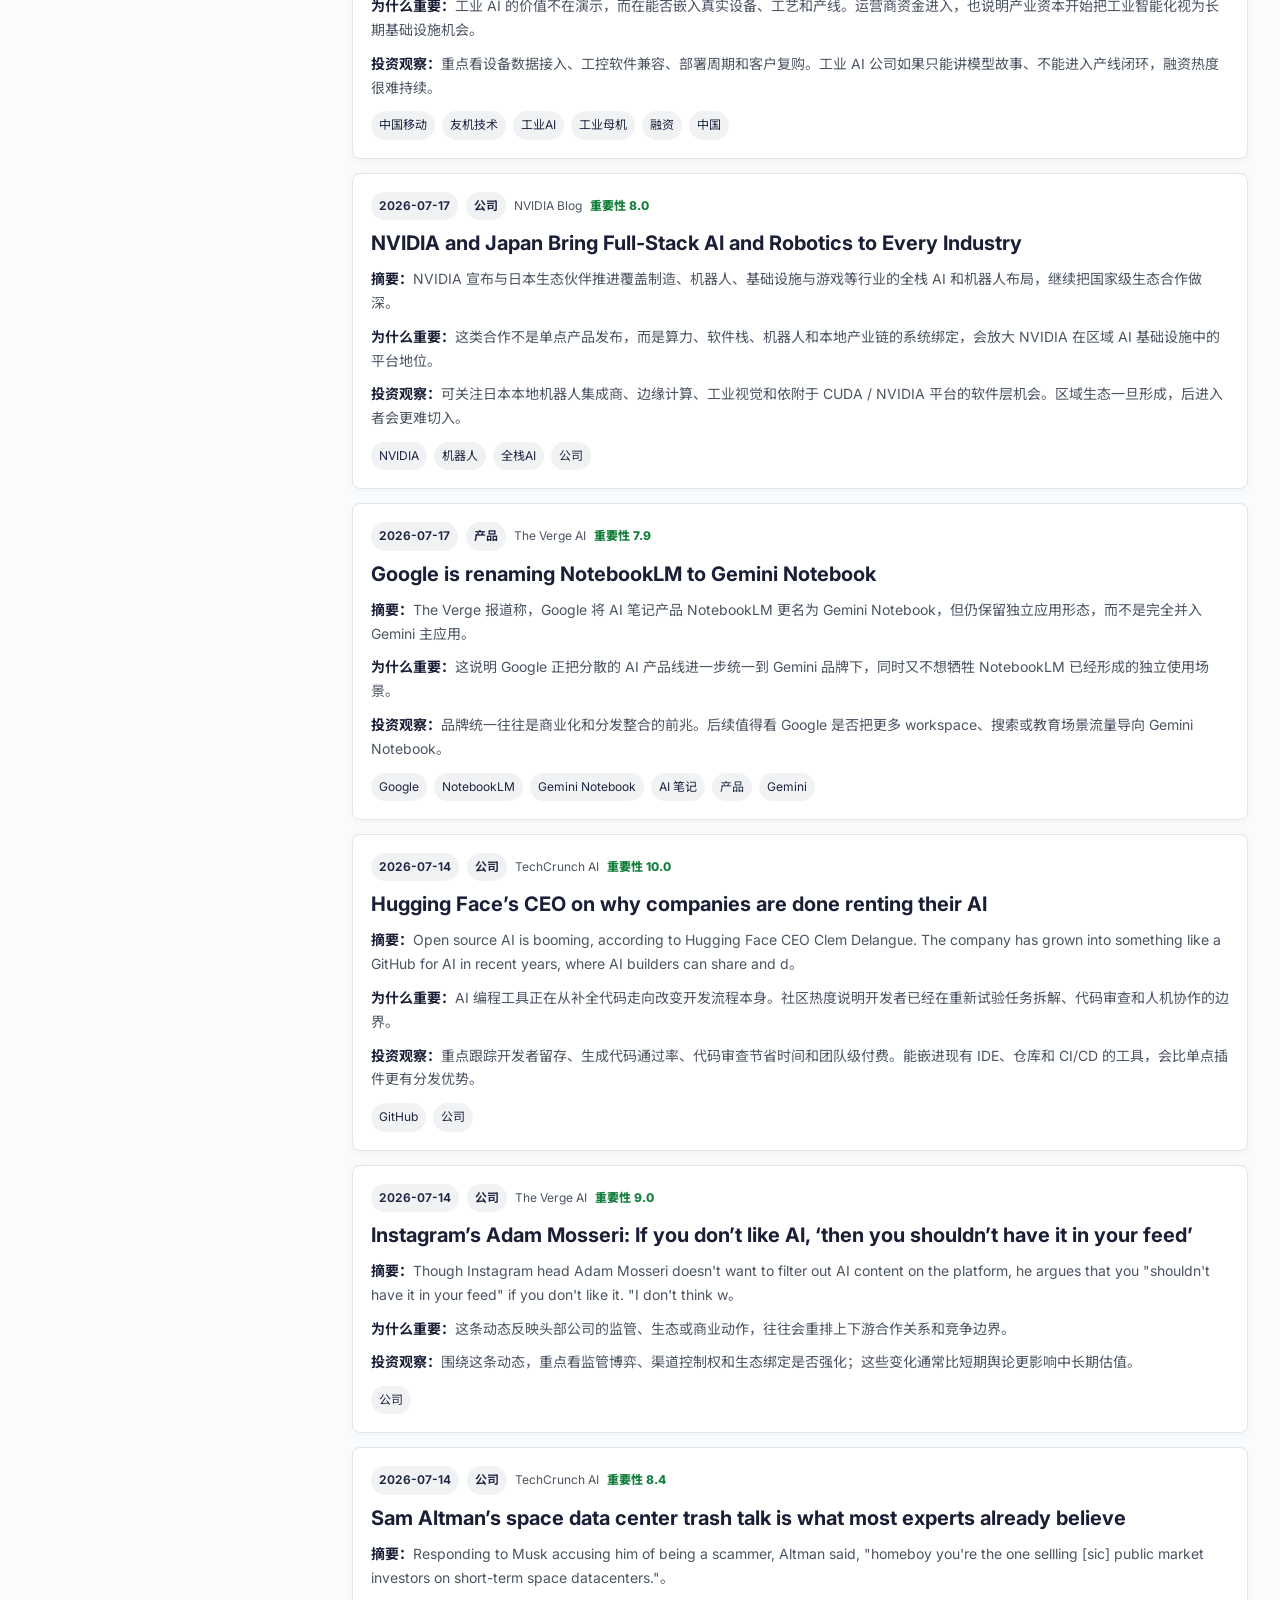
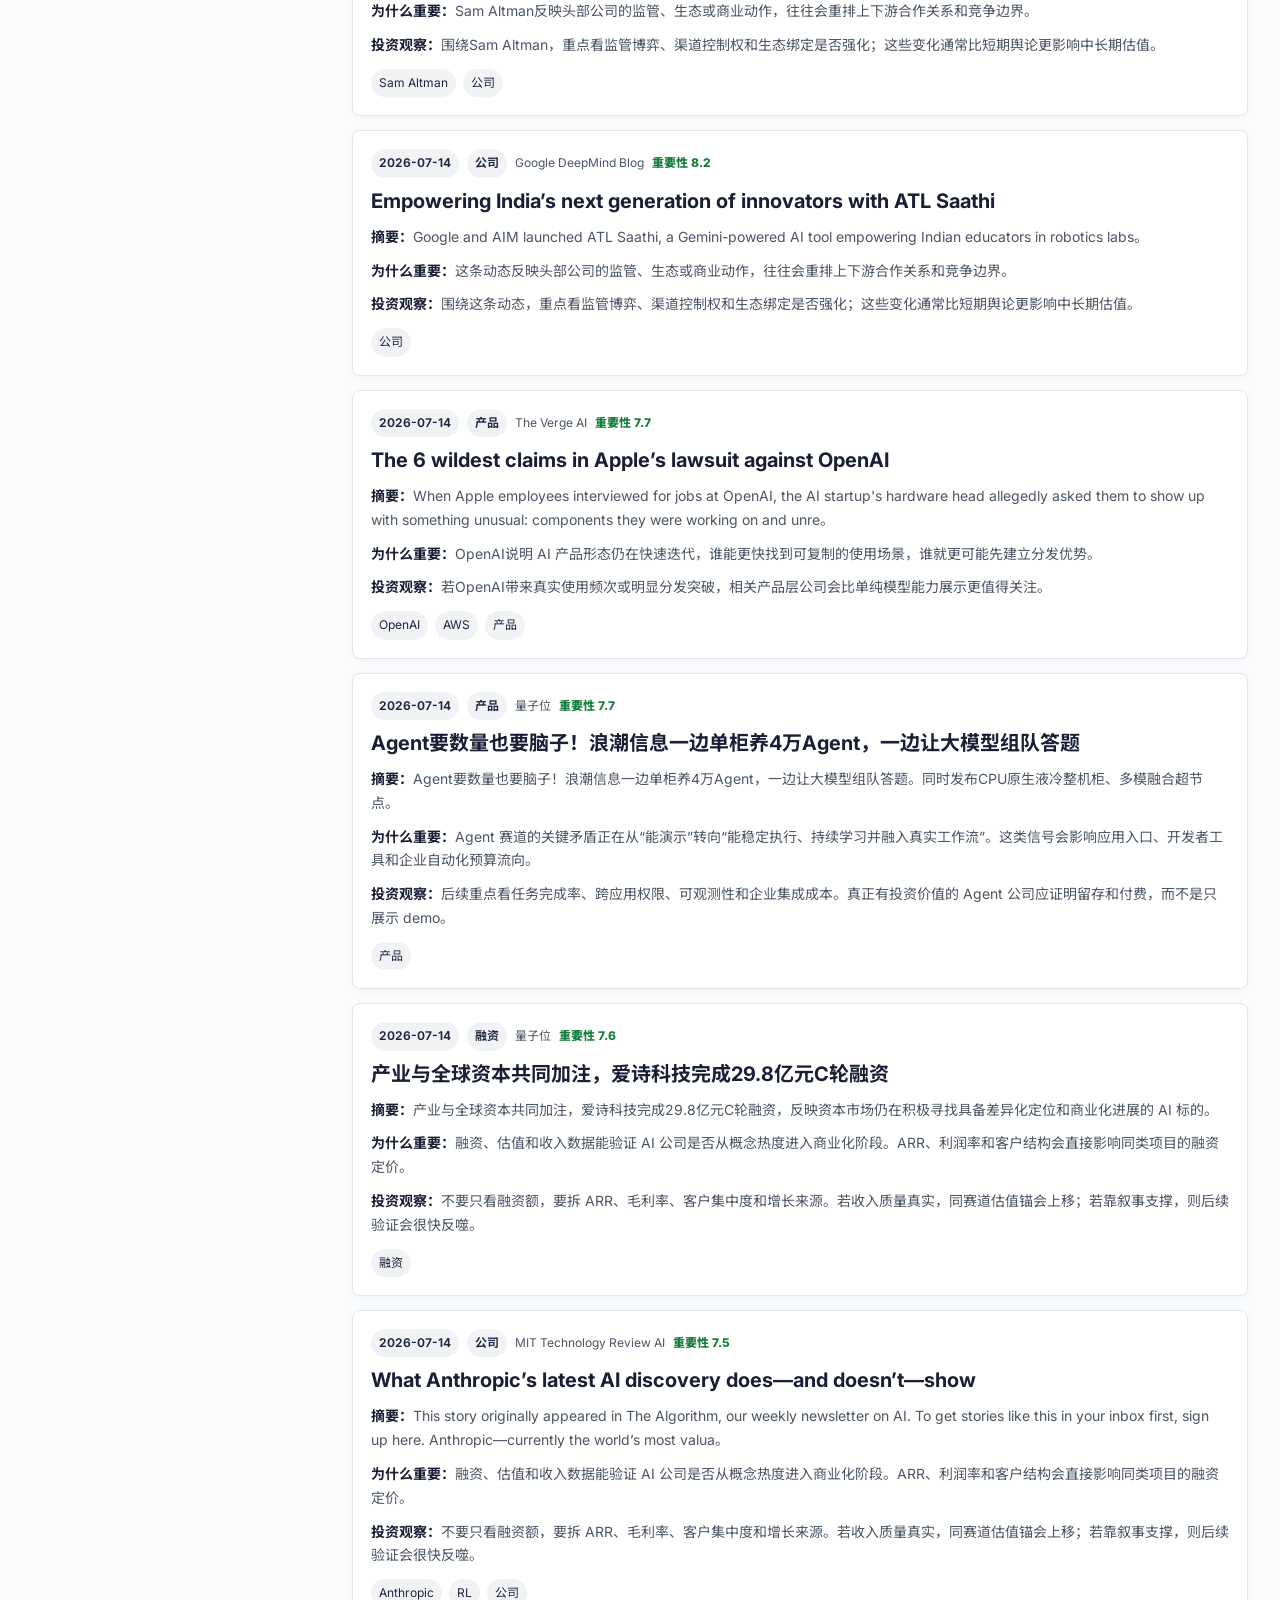
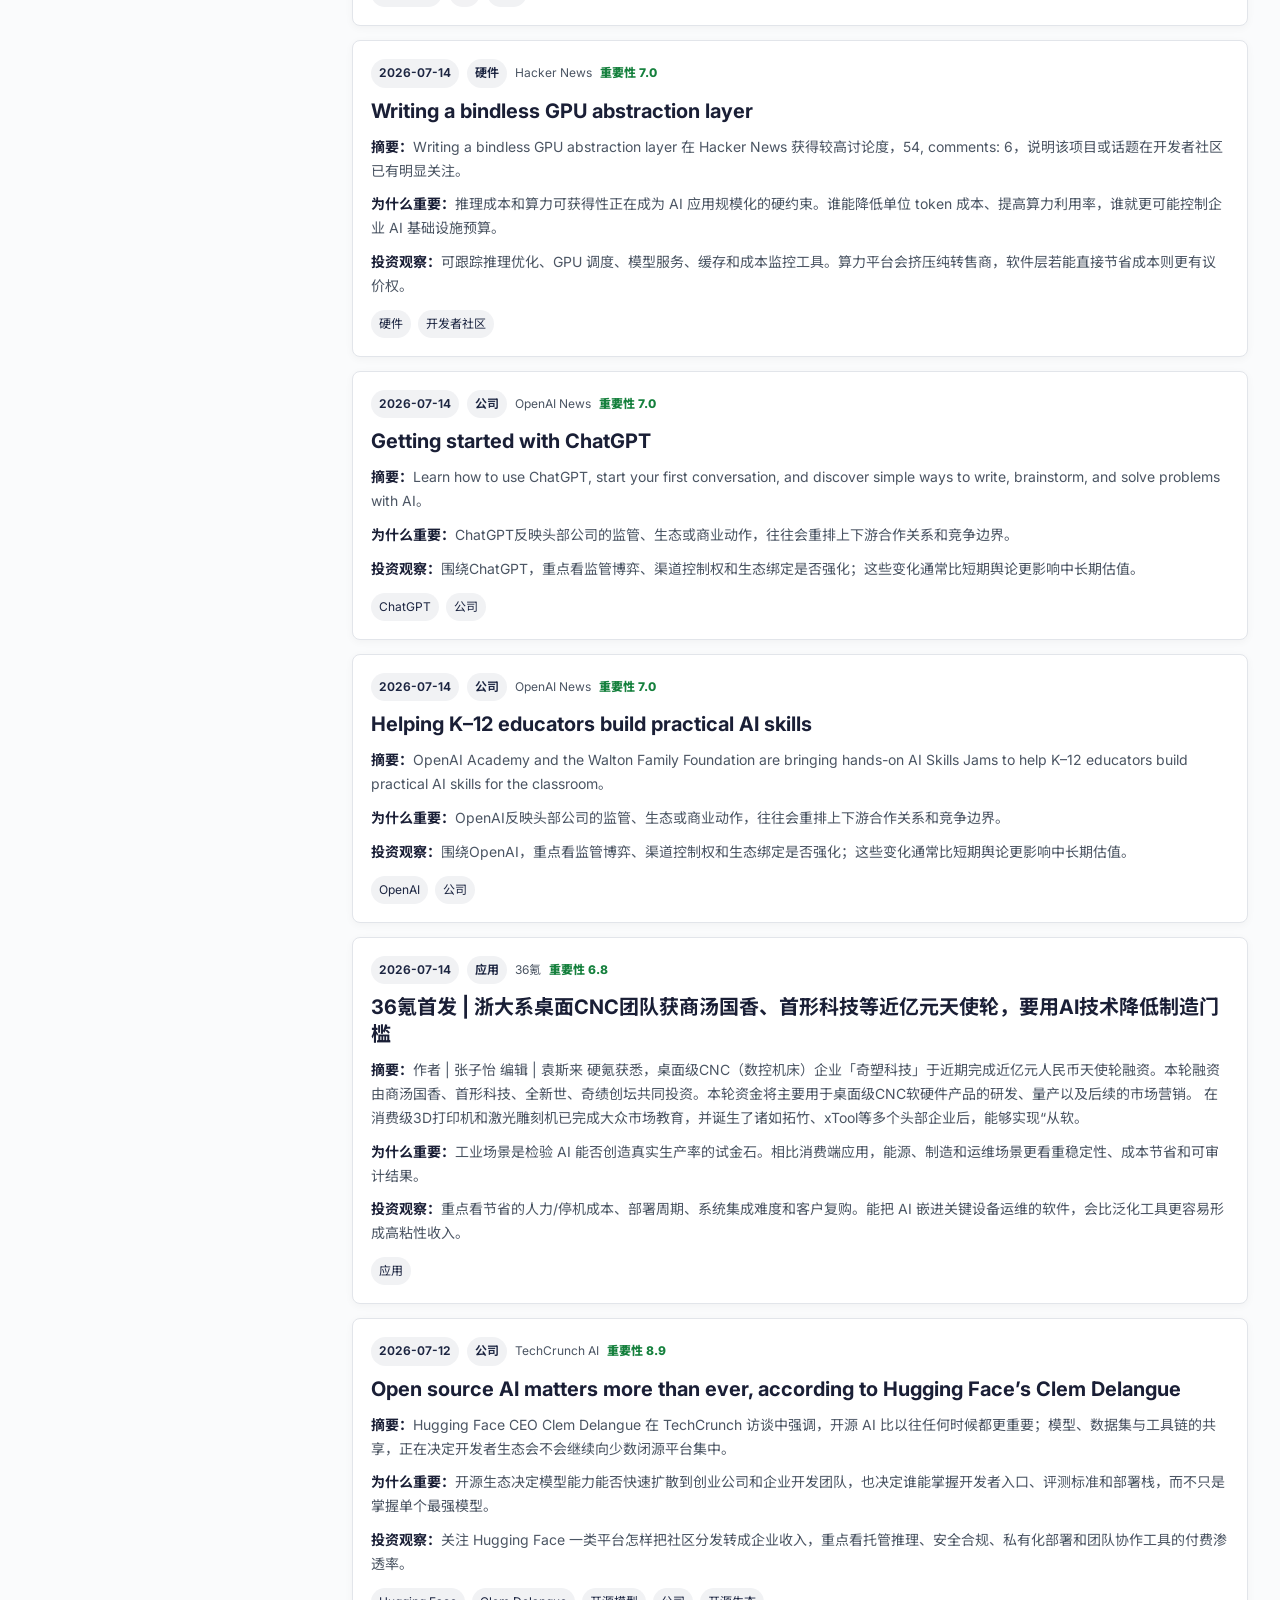
==== commit bd20c21d: "Fix AI news cache busting" ====
--- a/ai-news/index.html
+++ b/ai-news/index.html
@@ -76,7 +76,21 @@
     </section>
   </main>
 
-  <script src="news-data.js?v=20260704-1"></script>
-  <script src="app.js?v=20260704-1"></script>
+  <script>
+    (function () {
+      const version =
+        new URLSearchParams(window.location.search).get("v") ||
+        String(Date.now());
+
+      const dataScript = document.createElement("script");
+      dataScript.src = `news-data.js?v=${encodeURIComponent(version)}`;
+      dataScript.onload = function () {
+        const appScript = document.createElement("script");
+        appScript.src = "app.js?v=20260704-1";
+        document.body.appendChild(appScript);
+      };
+      document.body.appendChild(dataScript);
+    })();
+  </script>
 </body>
 </html>
